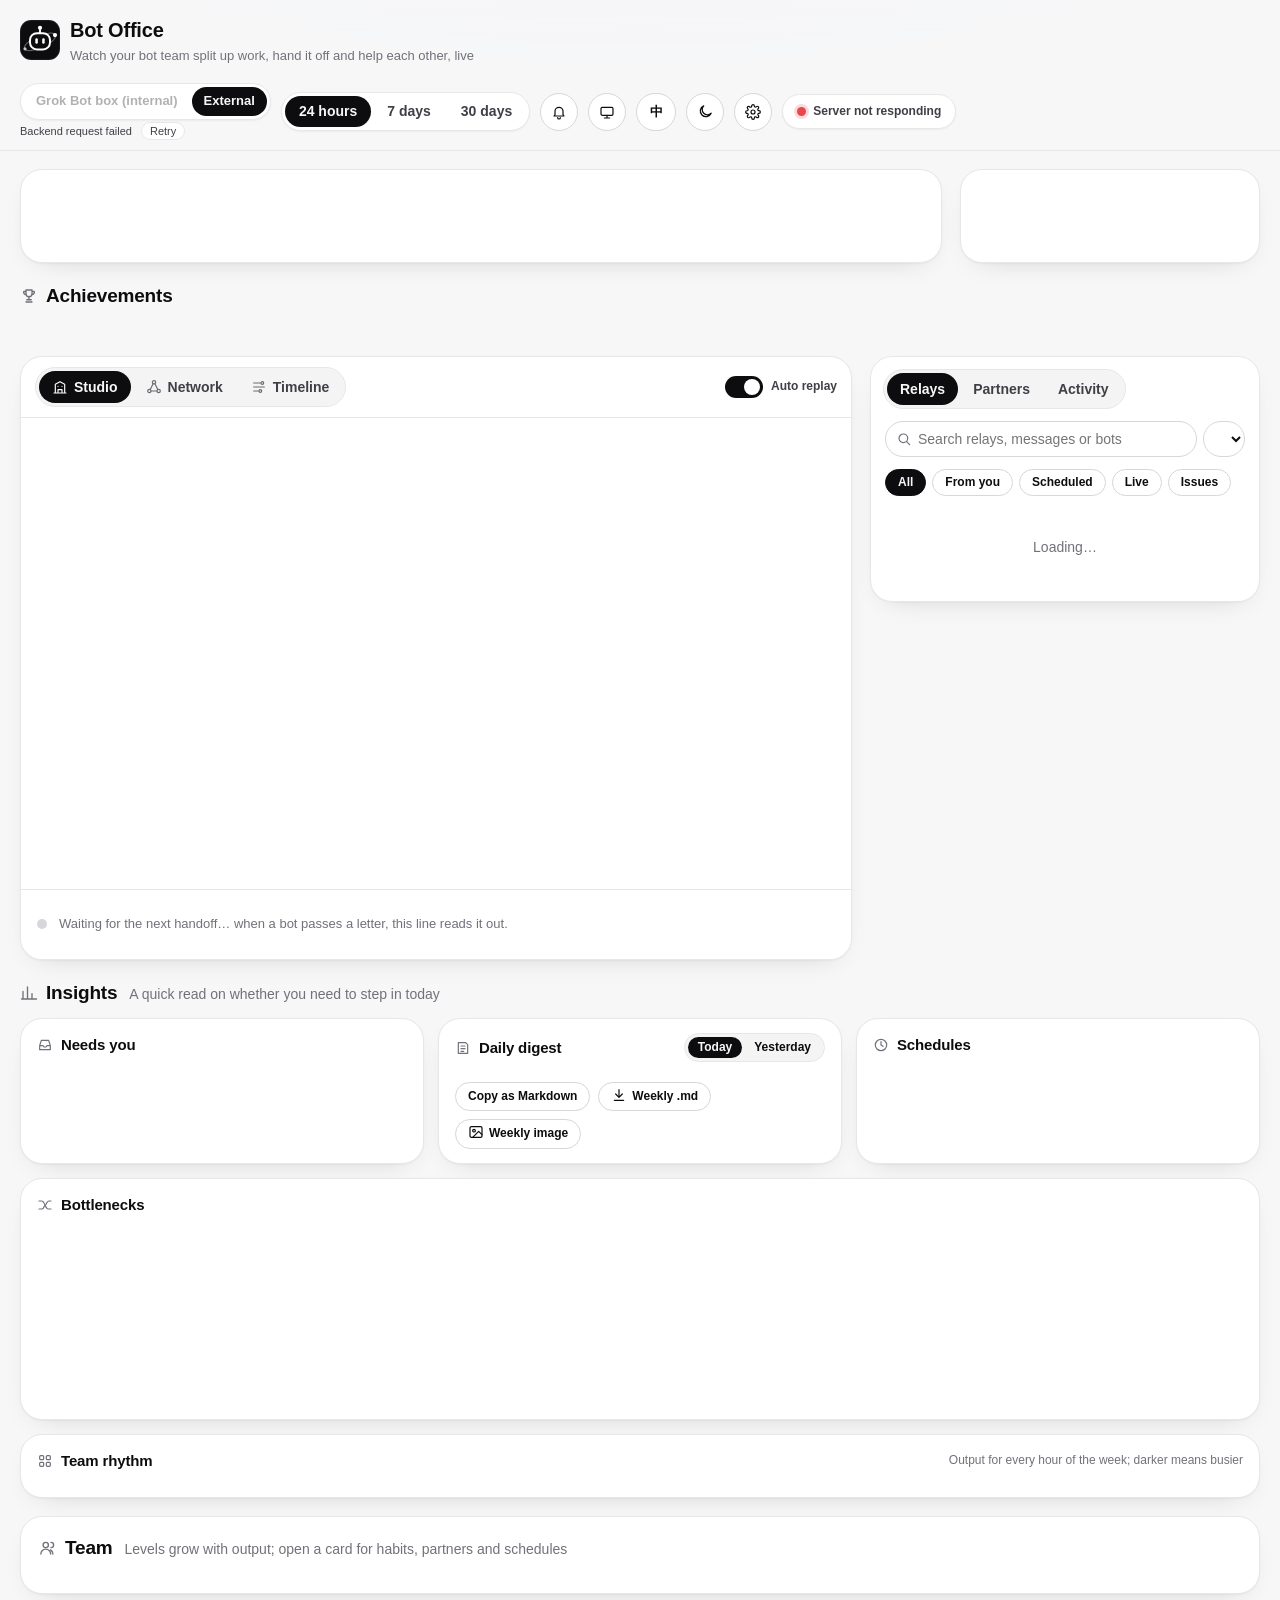
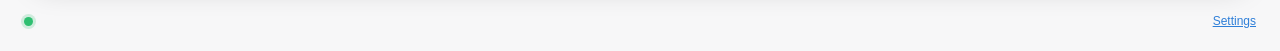
==== frontend/index.html @ 2020d058 "Merge feat/internal-read-mode: Grok Bot box reading, integrated with v0.4 - One reading-mode setting" ====
<!DOCTYPE html>
<html lang="zh-CN">
<head>
  <meta charset="utf-8">
  <meta name="viewport" content="width=device-width, initial-scale=1">
  <title>Bot Office</title>
  <link rel="icon" href="favicon.svg" type="image/svg+xml">
  <link rel="stylesheet" href="css/app.css">
</head>
<body>
  <header class="top">
    <div class="brand">
      <span class="brand-logo" id="brand-logo"></span>
      <div><h1 data-i18n="app.title">Bot协作室</h1><p data-i18n="app.tagline"></p></div>
    </div>
    <div class="top-tools">
      <div class="mode-wrap" id="mode-switch">
        <div class="segmented" role="group" data-i18n-aria="aria.mode">
          <button type="button" id="mode-internal" data-mode="internal" aria-pressed="false" disabled data-i18n="mode.internal"></button>
          <button type="button" id="mode-external" data-mode="external" aria-pressed="true" data-i18n="mode.external"></button>
        </div>
        <p class="mode-note" id="mode-note" hidden></p>
      </div>
      <div class="segmented" role="group" data-i18n-aria="aria.window">
        <button type="button" data-hours="24" aria-pressed="true" data-i18n="window.24"></button>
        <button type="button" data-hours="168" aria-pressed="false" data-i18n="window.168"></button>
        <button type="button" data-hours="720" aria-pressed="false" data-i18n="window.720"></button>
      </div>
      <div class="bell-wrap">
        <button type="button" class="icon-btn" id="bell" data-i18n-aria="alerts.title" data-i18n-title="alerts.title" aria-expanded="false" aria-controls="bell-panel"><i data-icon="bell"></i><span class="bell-dot" id="bell-dot" hidden></span></button>
        <div class="bell-panel card" id="bell-panel" hidden></div>
      </div>
      <a class="icon-btn" id="tv-link" href="?tv=1" data-i18n-aria="tv.open" data-i18n-title="tv.open"><i data-icon="tv"></i></a>
      <button type="button" class="icon-btn lang-btn" id="lang" data-i18n="lang.switch" data-i18n-aria="aria.lang"></button>
      <button type="button" class="icon-btn" id="theme" data-i18n-aria="aria.theme"></button>
      <a class="icon-btn" href="settings.html" data-i18n-aria="aria.settings" data-i18n-title="aria.settings"><i data-icon="gear"></i></a>
      <span class="pill" id="connection" role="status"></span>
    </div>
  </header>

  <main class="page">
    <p class="banner" id="banner" role="status" hidden></p>

    <section class="hero">
      <div class="card hero-main">
        <div class="hero-art" id="hero-art" aria-hidden="true"></div>
        <p class="eyebrow" id="greeting"></p>
        <h2 id="hero-title"></h2>
        <p class="headline" id="headline" aria-live="polite"></p>
        <div class="tiles" id="tiles"></div>
      </div>
      <div class="card fuel" id="fuel"></div>
    </section>

    <section id="internal-panel" hidden aria-labelledby="internal-title">
      <div class="section-title">
        <h2 id="internal-title" data-i18n="internal.title"></h2>
        <span class="muted" id="internal-stamp"></span>
      </div>
      <div id="internal-body" class="internal-body"></div>
    </section>

    <section class="awards-wrap" aria-labelledby="awards-title">
      <div class="section-title"><h2 id="awards-title"><i data-icon="trophy" data-size="18"></i> <span data-i18n="awards.title"></span></h2><span class="muted" id="awards-note"></span></div>
      <ol class="awards" id="awards"></ol>
    </section>

    <div class="layout">
      <section class="card stage" data-i18n-aria="aria.stage">
        <header class="stage-bar">
          <div class="tabs" role="tablist" data-i18n-aria="aria.views">
            <button type="button" role="tab" data-view="studio" aria-selected="true"><i data-icon="studio"></i><span data-i18n="view.studio"></span></button>
            <button type="button" role="tab" data-view="stars" aria-selected="false"><i data-icon="network"></i><span data-i18n="view.stars"></span></button>
            <button type="button" role="tab" data-view="track" aria-selected="false"><i data-icon="timeline"></i><span data-i18n="view.track"></span></button>
          </div>
          <p class="stage-hint muted" id="stage-hint"></p>
          <label class="switch"><input type="checkbox" id="ambient" checked><span></span><b data-i18n="stage.ambient"></b></label>
        </header>
        <div class="replay-bar" id="replay-bar" hidden>
          <button type="button" class="ghost" id="replay-exit" data-i18n="replay.exit"></button>
          <div class="replay-title" id="replay-title"></div>
          <div class="replay-controls">
            <button type="button" id="replay-prev" data-i18n-aria="replay.prev">‹</button>
            <button type="button" id="replay-play" data-i18n-aria="replay.play">▶</button>
            <button type="button" id="replay-next" data-i18n-aria="replay.next">›</button>
            <button type="button" id="replay-speed" data-i18n-aria="replay.speed">1×</button>
            <button type="button" id="replay-link" data-i18n-aria="replay.link" data-i18n-title="replay.link"><i data-icon="link"></i></button>
            <button type="button" id="replay-gif" data-i18n-aria="replay.gif" data-i18n-title="replay.gif"><i data-icon="film"></i></button>
          </div>
        </div>
        <div class="stage-body" id="stage-body">
          <div class="toasts" id="toasts" aria-live="polite"></div>
          <svg id="studio" class="view" viewBox="0 0 1200 680" role="img" data-i18n-aria="view.studio"></svg>
          <svg id="stars" class="view" viewBox="0 0 1200 680" role="img" data-i18n-aria="view.stars" hidden></svg>
          <div id="track" class="view track" hidden></div>
        </div>
        <div class="narration idle" id="narration"></div>
        <div class="scrubber" id="scrubber" hidden></div>
      </section>

      <aside class="card side">
        <div id="side-list">
          <div class="tabs side-tabs" role="tablist" data-i18n-aria="aria.side">
            <button type="button" role="tab" data-side="flows" aria-selected="true"><span data-i18n="side.flows"></span> <span class="count" id="flow-count"></span></button>
            <button type="button" role="tab" data-side="pairs" aria-selected="false" data-i18n="side.pairs"></button>
            <button type="button" role="tab" data-side="feed" aria-selected="false" data-i18n="side.feed"></button>
          </div>
          <div id="flows-pane">
            <div class="flow-search">
              <label class="search-box"><i data-icon="search"></i><input type="search" id="flow-q" data-i18n-placeholder="search.placeholder" data-i18n-aria="search.placeholder" autocomplete="off" spellcheck="false"></label>
              <select id="flow-bot" data-i18n-aria="search.bot"></select>
            </div>
            <div class="chips" role="group" data-i18n-aria="aria.filter">
              <button type="button" data-filter="all" aria-pressed="true" data-i18n="filter.all"></button>
              <button type="button" data-filter="user" aria-pressed="false" data-i18n="filter.user"></button>
              <button type="button" data-filter="automation" aria-pressed="false" data-i18n="filter.automation"></button>
              <button type="button" data-filter="active" aria-pressed="false" data-i18n="filter.active"></button>
              <button type="button" data-filter="trouble" aria-pressed="false" data-i18n="filter.trouble"></button>
            </div>
            <p class="search-note muted" id="search-note" hidden></p>
            <ol class="flow-list" id="flow-list"><li class="empty" data-i18n="loading"></li></ol>
          </div>
          <div id="pairs-pane" hidden><p class="pane-note muted" data-i18n="pairs.note"></p><ol class="pairs-list" id="pairs-list"></ol></div>
          <ol class="feed" id="feed" hidden></ol>
        </div>
        <div id="side-detail" hidden>
          <header class="detail-head"><button type="button" class="ghost" id="detail-back" data-i18n="detail.back"></button><span class="muted" id="detail-meta"></span></header>
          <div id="flow-detail"></div>
        </div>
      </aside>
    </div>

    <section class="insights" aria-labelledby="insights-title">
      <div class="section-title"><h2 id="insights-title"><i data-icon="insights" data-size="18"></i> <span data-i18n="insights.title"></span></h2><span class="muted" data-i18n="insights.note"></span></div>
      <div class="insight-grid">
        <article class="card insight">
          <header><h3><i data-icon="inbox"></i><span data-i18n="attn.title"></span> <span class="count" id="attention-count"></span></h3></header>
          <div id="attention"></div>
        </article>
        <article class="card insight">
          <header><h3><i data-icon="digest"></i><span data-i18n="digest.title"></span></h3>
            <div class="mini-seg" role="group" data-i18n-aria="digest.title"><button type="button" data-digest="0" aria-pressed="true" data-i18n="time.today"></button><button type="button" data-digest="1" aria-pressed="false" data-i18n="time.yesterday"></button></div></header>
          <div id="digest"></div>
          <div class="btn-row">
            <button type="button" class="small-btn" id="digest-copy" data-i18n="digest.copy"></button>
            <button type="button" class="small-btn" id="week-md"><i data-icon="download"></i> <span data-i18n="week.md"></span></button>
            <button type="button" class="small-btn" id="week-png"><i data-icon="image"></i> <span data-i18n="week.png"></span></button>
          </div>
        </article>
        <article class="card insight">
          <header><h3><i data-icon="clock"></i><span data-i18n="autos.title"></span> <span class="count" id="autos-count"></span></h3></header>
          <div id="automations"></div>
        </article>
        <article class="card insight wide" id="bottleneck-card">
          <header><h3><i data-icon="flow"></i><span data-i18n="neck.title"></span></h3><span class="muted" id="neck-note"></span></header>
          <div class="neck-kpis" id="neck-kpis"></div>
          <div class="neck-body">
            <div class="sankey-wrap"><svg id="sankey" role="img" data-i18n-aria="neck.sankey"></svg></div>
            <div class="neck-links" id="neck-links"></div>
          </div>
        </article>
        <article class="card insight wide">
          <header><h3><i data-icon="grid"></i><span data-i18n="rhythm.title"></span></h3><span class="muted" data-i18n="rhythm.note"></span></header>
          <div id="rhythm"></div>
        </article>
      </div>
    </section>

    <section class="card roster-wrap" aria-labelledby="roster-title">
      <div class="section-title"><h2 id="roster-title"><i data-icon="team" data-size="18"></i> <span data-i18n="roster.title"></span></h2><span class="muted" data-i18n="roster.note"></span></div>
      <div class="roster" id="roster"></div>
    </section>
    <footer class="foot muted"><span class="live-dot"></span><span id="freshness"></span><span class="spacer"></span><a href="settings.html" data-i18n="foot.settings"></a></footer>
  </main>

  <div class="tv-bar" id="tv-bar" hidden>
    <span class="brand-logo" id="tv-logo"></span>
    <b id="tv-title"></b>
    <span class="tv-view" id="tv-view"></span>
    <span class="spacer"></span>
    <span class="tv-kpis" id="tv-kpis"></span>
    <time class="tv-clock" id="tv-clock"></time>
    <button type="button" class="icon-btn" id="tv-full" data-i18n-aria="tv.fullscreen" data-i18n-title="tv.fullscreen"><i data-icon="expand"></i></button>
    <a class="icon-btn" id="tv-exit" href="./" data-i18n-aria="tv.exit" data-i18n-title="tv.exit">✕</a>
  </div>
  <div class="tv-ticker" id="tv-ticker" hidden><div class="tv-track" id="tv-track"></div></div>
  <dialog class="export-dialog" id="export-dialog" aria-labelledby="export-title">
    <h3 id="export-title"></h3>
    <div class="export-preview" id="export-preview"></div>
    <p class="muted" id="export-status" role="status"></p>
    <div class="btn-row"><a class="primary-btn" id="export-save" download hidden></a><button type="button" class="small-btn" id="export-close" data-i18n="export.close"></button></div>
  </dialog>
  <dialog class="drawer" id="profile" aria-labelledby="profile-name">
    <button type="button" class="icon-btn close" id="profile-close" data-i18n-aria="aria.close">✕</button>
    <div id="profile-body"></div>
  </dialog>
  <div class="tooltip" id="tooltip" role="tooltip" hidden></div>

  <script src="js/i18n.js"></script>
  <script src="js/avatars.js"></script>
  <script src="js/common.js"></script>
  <script src="js/stage.js"></script>
  <script src="js/panels.js"></script>
  <script src="js/internal.js"></script>
  <script src="js/export.js"></script>
  <script src="js/tv.js"></script>
  <script src="js/main.js"></script>
</body>
</html>
---- frontend/css/app.css ----
/* Monochrome base in the spirit of Grok: near-black / white, hairline borders, one ink colour for
   actions. Colour is reserved for what carries meaning — rooms, bots, status and charts. */
:root{
  --bg:#f7f7f8;--bg-2:#f7f7f8;--card:#ffffff;--card-2:#f4f4f5;--ink:#0d0d0f;--ink-2:#3f3f46;--muted:#71717a;--line:#e7e7ea;--line-2:#d6d6db;
  --accent:#2f7fd8;--accent-2:#1f63b8;--accent-soft:#eef4fd;--gold:#e8a91e;--gold-soft:#fdf6e3;--focus:#0d0d0f;
  --c0:#2f7fd8;--c1:#e0662e;--c2:#1e9a68;--c3:#8a5bd6;--c4:#c9466b;--hall:#71717a;--ext:#a1a1aa;
  --c0-soft:#e3eefc;--c1-soft:#fdeadf;--c2-soft:#dff3ea;--c3-soft:#eee7fb;--c4-soft:#fae3ea;--hall-soft:#f4f4f5;
  --floor:#f1f1f3;--floor-line:#e6e6ea;--room-floor:#fcfcfd;--desk-front:#f1ece4;
  --raise:0 1px 2px rgba(13,13,15,.04),0 10px 30px -18px rgba(13,13,15,.22);--raise-sm:0 1px 2px rgba(13,13,15,.05);
  --round:"SF Pro Display",-apple-system,BlinkMacSystemFont,"Inter","PingFang SC","Helvetica Neue",sans-serif;
  --sans:-apple-system,BlinkMacSystemFont,"Inter","PingFang SC","Helvetica Neue",sans-serif;
  --mono:"SF Mono",ui-monospace,Menlo,monospace;
  color-scheme:light;
}
@media (prefers-color-scheme:dark){:root:not([data-theme="light"]){
  --bg:#0a0a0b;--bg-2:#0a0a0b;--card:#141415;--card-2:#1c1c1e;--ink:#f4f4f5;--ink-2:#c9c9ce;--muted:#8b8b93;--line:#262629;--line-2:#34343a;
  --accent:#4a90e2;--accent-2:#2f6fbe;--accent-soft:#16233a;--gold:#f2b632;--gold-soft:#2b2412;--focus:#f4f4f5;
  --c0:#4a90e2;--c1:#dc6e33;--c2:#22a673;--c3:#9a72e6;--c4:#d2557a;--hall:#8b8b93;--ext:#5d5d66;
  --c0-soft:#182638;--c1-soft:#2e1d14;--c2-soft:#13281f;--c3-soft:#221b33;--c4-soft:#2e1821;--hall-soft:#1a1a1c;
  --floor:#111112;--floor-line:#19191b;--room-floor:#161618;--desk-front:#2a2a2e;
  --raise:0 1px 0 rgba(255,255,255,.03) inset,0 12px 32px -20px rgba(0,0,0,.9);--raise-sm:none;color-scheme:dark}}
:root[data-theme="dark"]{
  --bg:#0a0a0b;--bg-2:#0a0a0b;--card:#141415;--card-2:#1c1c1e;--ink:#f4f4f5;--ink-2:#c9c9ce;--muted:#8b8b93;--line:#262629;--line-2:#34343a;
  --accent:#4a90e2;--accent-2:#2f6fbe;--accent-soft:#16233a;--gold:#f2b632;--gold-soft:#2b2412;--focus:#f4f4f5;
  --c0:#4a90e2;--c1:#dc6e33;--c2:#22a673;--c3:#9a72e6;--c4:#d2557a;--hall:#8b8b93;--ext:#5d5d66;
  --c0-soft:#182638;--c1-soft:#2e1d14;--c2-soft:#13281f;--c3-soft:#221b33;--c4-soft:#2e1821;--hall-soft:#1a1a1c;
  --floor:#111112;--floor-line:#19191b;--room-floor:#161618;--desk-front:#2a2a2e;
  --raise:0 1px 0 rgba(255,255,255,.03) inset,0 12px 32px -20px rgba(0,0,0,.9);--raise-sm:none;color-scheme:dark}

*{box-sizing:border-box}
html{background:var(--bg)}
body{margin:0;color:var(--ink);font:14px/1.6 var(--sans);-webkit-font-smoothing:antialiased;
  background:radial-gradient(1200px 500px at 50% -260px,color-mix(in srgb,var(--accent) 9%,transparent),transparent 70%) no-repeat,var(--bg)}
h1,h2,h3{font-family:var(--round);font-weight:650;margin:0;letter-spacing:-.01em}
button{font:inherit;color:inherit;cursor:pointer;background:var(--card);border:1px solid var(--line-2);border-radius:999px;padding:5px 14px;font-weight:550;transition:background .15s,border-color .15s,opacity .15s}
button:hover{background:var(--card-2);border-color:var(--line-2)}
button:active{opacity:.8}
button.ghost{border-color:transparent;background:none;color:var(--muted);box-shadow:none}
button.ghost:hover{color:var(--ink);background:var(--card-2)}
:focus-visible{outline:3px solid var(--focus);outline-offset:2px}
[hidden]{display:none!important}
.muted{color:var(--muted)}
.card{background:var(--card);border:1px solid var(--line);border-radius:22px;box-shadow:var(--raise)}
.num{font-family:var(--round);font-weight:650;font-variant-numeric:tabular-nums}

.top{display:flex;align-items:center;gap:16px;flex-wrap:wrap;padding:16px max(20px,calc((100vw - 1480px)/2)) 6px}
.brand{display:flex;align-items:center;gap:10px;margin-right:auto}
.brand-mascot{display:block;width:40px;height:40px}
.brand-mascot svg{display:block}
.mascot .mascot-heart{transform-box:fill-box;transform-origin:center;animation:pulse 2s ease-in-out infinite}
.brand h1{font-size:20px;letter-spacing:-.01em}
.brand p{margin:0;color:var(--muted);font-size:13px}
.top-tools{display:flex;align-items:center;gap:10px;flex-wrap:wrap}
.segmented{display:flex;gap:2px;padding:3px;border:1px solid var(--line);border-radius:999px;background:var(--card);box-shadow:var(--raise-sm)}
.segmented button{border:0;background:none;padding:4px 14px;color:var(--ink-2);box-shadow:none;border-radius:999px}
.segmented button[aria-pressed="true"]{background:var(--ink);color:var(--bg);box-shadow:none}
.icon-btn{width:38px;height:38px;padding:0;display:grid;place-items:center;font-size:16px;border-radius:999px}
.pill{display:inline-flex;align-items:center;gap:7px;font-size:12px;font-weight:550;color:var(--ink-2);padding:7px 14px;border:1px solid var(--line);border-radius:999px;background:var(--card);box-shadow:var(--raise-sm)}
.pill:before,.live-dot{content:"";width:9px;height:9px;border-radius:50%;background:#2fbf71;box-shadow:0 0 0 3px #2fbf7133;animation:pulse 2.4s ease-in-out infinite}
.pill[data-status="offline"]:before{background:#f2b632;box-shadow:0 0 0 3px #f2b63233}
.pill[data-status="error"]:before{background:#e5484d;box-shadow:0 0 0 3px #e5484d33}

.page{max-width:1480px;margin:auto;padding:10px 20px 20px;display:grid;grid-template-columns:minmax(0,1fr);gap:18px}
.page>*{min-width:0}
.banner{margin:0;padding:10px 16px;border-radius:999px;background:var(--card);border:1px solid var(--line-2);font-size:13px;color:var(--ink-2)}

.hero{display:grid;grid-template-columns:minmax(0,1fr) 300px;gap:18px}
.hero-main{padding:20px 24px 20px;position:relative;overflow:hidden}
.hero-art{position:absolute;right:16px;top:6px;width:270px;height:140px;pointer-events:none}
.hero-art svg{width:100%;height:100%;overflow:visible}
.hero-heart{display:none}
.eyebrow{margin:0;color:var(--muted);font-size:12px;font-weight:550;letter-spacing:.06em;text-transform:uppercase}
.hero-main h2{font-size:30px;line-height:1.2;letter-spacing:-.02em;margin-top:2px;max-width:calc(100% - 280px)}
.hero-main h2 em{font-style:normal;color:var(--accent)}
.headline{margin:8px 0 16px;color:var(--ink-2);min-height:28px;display:flex;align-items:center;gap:8px;transition:opacity .4s;max-width:calc(100% - 280px)}
.headline .avatar{flex:none}
.headline.fade{opacity:0}
.tiles{display:grid;grid-template-columns:repeat(4,minmax(0,1fr));gap:10px;position:relative}
.tile{padding:30px 14px 12px;border-radius:16px;min-width:0;background:var(--card-2);border:1px solid var(--line);position:relative;overflow:hidden}
.tile:before{content:"";position:absolute;left:14px;top:14px;width:8px;height:8px;border-radius:50%;background:var(--tile,var(--accent))}
.tile:nth-child(1){--tile:var(--c0)}.tile:nth-child(2){--tile:var(--c1)}.tile:nth-child(3){--tile:var(--c2)}.tile:nth-child(4){--tile:var(--c3)}
.tile b{display:block;font:600 28px/1.1 var(--round);letter-spacing:-.02em;font-variant-numeric:tabular-nums}
.tile span{font-size:12px;color:var(--ink-2)}
.fuel{padding:16px 18px;display:grid;grid-template-columns:72px 1fr;gap:4px 14px;align-items:center;align-content:center}
.fuel h3{font-size:15px;grid-column:1/-1}
.fuel .jar{grid-row:span 3}
.fuel .jar svg{display:block;width:72px;height:auto}
.fuel .big{font:650 34px/1 var(--round)}
.fuel .big small{font-size:14px;color:var(--muted)}
.fuel p{margin:0;font-size:12px;color:var(--ink-2)}
.energy{grid-column:1/-1;height:14px;border-radius:8px;background:var(--card-2);border:1px solid var(--line-2);overflow:hidden;margin-top:6px}
.energy i{display:block;height:100%;background:var(--ink);border-radius:6px}
.energy.low i{background:repeating-linear-gradient(90deg,#f2b632 0 18px,#d99d1f 18px 20px)}
.energy.empty i{background:repeating-linear-gradient(90deg,#e5484d 0 18px,#c93b40 18px 20px)}
.jar .bubble{animation:rise 3s ease-in infinite}
.jar .bubble:nth-of-type(2){animation-delay:-1s}.jar .bubble:nth-of-type(3){animation-delay:-2s}

.section-title{display:flex;align-items:baseline;gap:12px;margin-bottom:10px;flex-wrap:wrap}
.section-title h2{font-size:19px}
.awards{list-style:none;margin:0;padding:4px 4px 12px;display:flex;gap:12px;overflow-x:auto;scroll-snap-type:x mandatory}
.award{flex:0 0 236px;width:236px;scroll-snap-align:start;display:flex;gap:10px;align-items:center;padding:10px 14px 10px 8px;background:var(--card);border:1px solid var(--line);border-radius:16px;text-align:left;position:relative}
.award:hover{border-color:var(--line-2);background:var(--card-2)}
.award .medal{position:absolute;right:12px;top:10px;width:20px;height:20px;border-radius:50%;background:var(--gold-soft);color:var(--gold);display:grid;place-items:center;font-size:11px}
.award>span{min-width:0;display:block}
.award b{display:block;font:650 15px var(--round)}
.award .who{font-size:12px;color:var(--ink-2);display:block;white-space:nowrap;overflow:hidden;text-overflow:ellipsis}
.award .why{font-size:11px;color:var(--muted);display:block}

.layout{display:grid;grid-template-columns:minmax(0,1fr) 390px;gap:18px;align-items:start}
.stage{overflow:hidden;min-width:0}
.stage-bar{display:flex;align-items:center;gap:14px;padding:10px 14px;border-bottom:1px solid var(--line);flex-wrap:wrap}
.tabs{display:flex;gap:2px;padding:3px;background:var(--card-2);border:1px solid var(--line);border-radius:999px}
.tabs button{border:0;background:none;padding:5px 13px;color:var(--ink-2);box-shadow:none;border-radius:999px;display:inline-flex;align-items:center;gap:6px}
.tabs button[aria-selected="true"]{background:var(--ink);color:var(--bg);box-shadow:none}
.stage-hint{margin:0;flex:1;min-width:180px;font-size:12px}
.switch{display:flex;align-items:center;gap:8px;font-size:12px;font-weight:600;color:var(--ink-2);cursor:pointer;user-select:none}
.switch input{position:absolute;opacity:0}
.switch span{width:38px;height:22px;border-radius:999px;background:var(--line-2);position:relative;transition:background .2s}
.switch span:after{content:"";position:absolute;left:3px;top:3px;width:16px;height:16px;border-radius:50%;background:var(--card);box-shadow:0 1px 2px #0003;transition:transform .2s}
.switch input:checked+span{background:var(--ink)}
.switch input:checked+span:after{transform:translateX(16px)}
.switch input:focus-visible+span{outline:3px solid var(--focus);outline-offset:2px}
.replay-bar{display:flex;align-items:center;gap:12px;padding:8px 14px;background:var(--card-2);border-bottom:1px solid var(--line)}
.replay-title{flex:1;min-width:0;white-space:nowrap;overflow:hidden;text-overflow:ellipsis;font-weight:700}
.replay-title small{color:var(--muted);font-weight:500;margin-left:8px}
.replay-controls{display:flex;gap:6px}
.replay-controls button{min-width:38px;height:34px;padding:0 10px}
.stage-body{position:relative}
.view{display:block;width:100%;height:auto}
.track{max-height:680px;overflow:auto}
.toasts{position:absolute;right:12px;top:12px;display:grid;gap:8px;z-index:5;pointer-events:none;width:min(320px,60%)}
.toast{display:flex;gap:10px;align-items:center;padding:8px 12px 8px 8px;background:var(--card);border:1px solid var(--line-2);border-left:6px solid var(--c,var(--accent));border-radius:14px;box-shadow:var(--raise);font-size:12px;animation:toast-in .35s cubic-bezier(.2,1.3,.4,1)}
.toast b{display:block;font-size:13px}
.toast span{color:var(--muted);display:-webkit-box;-webkit-line-clamp:1;-webkit-box-orient:vertical;overflow:hidden}
.toast.out{animation:toast-out .3s ease-in forwards}
.narration{min-height:70px;padding:12px 16px;border-top:1px solid var(--line);background:var(--card);display:flex;gap:12px;align-items:flex-start}
.narration.idle{color:var(--muted);align-items:center;font-size:13px}
.narration.idle:before{content:"";width:10px;height:10px;border-radius:50%;background:var(--line-2);flex:none}
.narration .who{font-weight:700;font-size:13px}
.narration .who .muted{font-weight:500}
.narration p{margin:4px 0 0;font-size:13px;color:var(--ink-2);background:var(--card);border:1px solid var(--line);border-radius:4px 12px 12px 12px;padding:6px 12px;display:-webkit-box;-webkit-line-clamp:3;-webkit-box-orient:vertical;overflow:hidden}
.narration .caret{display:inline-block;width:3px;height:14px;border-radius:2px;background:var(--accent);vertical-align:-2px;margin-left:2px;animation:blink-caret 1s steps(1) infinite}
.scrubber{display:flex;gap:4px;align-items:center;padding:10px 14px;border-top:1px solid var(--line)}
.scrubber button{flex:1;height:10px;min-width:6px;padding:0;border:0;border-radius:4px;background:var(--line);box-shadow:none}
.scrubber button:active{transform:none}
.scrubber button.done{background:var(--muted)}
.scrubber button.current{background:var(--ink);height:14px}
.scrubber span{margin-left:8px;font-size:12px;color:var(--muted);white-space:nowrap}

/* studio scene */
.room-label{font:650 15px var(--round);fill:#fff}
.room-count{font-size:11px;fill:#1f2a3d;font-weight:700}
.plate{font-size:9.5px;fill:#1f2a3d;font-weight:650}
.board-title{font-size:10px;font-weight:650;fill:#fff}
.board-text{font-size:11px;font-weight:700;fill:#1f2a3d}
.screen{fill:#56627a;transition:fill .4s}
.desk.on .screen{fill:#7fe0b0}
.desk{cursor:pointer}
.label{font-size:11.5px;fill:var(--ink);font-weight:700;paint-order:stroke;stroke:var(--card);stroke-width:4.5px;stroke-linejoin:round}
.label.small{font-size:11px}
.tw-star{animation:pulse 1.8s ease-in-out infinite}
.tw-star.d2{animation-delay:-.6s}.tw-star.d3{animation-delay:-1.2s}
.actor{transition:transform 1.25s cubic-bezier(.45,.05,.35,1),opacity .4s,filter .4s;cursor:pointer}
.actor .name{opacity:0;transition:opacity .3s}
.actor.away .name,.actor.hall .name{opacity:1}
.actor.faded{opacity:.25;filter:grayscale(.9)}
.actor:focus{outline:none}
.actor:focus-visible .ground{stroke:var(--focus);stroke-width:3}
.link-hover{fill:none;stroke-linecap:round;stroke-dasharray:1 8;stroke-width:4;opacity:.9}
.link-live{fill:none;stroke-linecap:round;stroke-dasharray:6 8;stroke-width:3;animation:dash 1s linear infinite}
.trail{fill:none;stroke-linecap:round;stroke-width:3;opacity:.75;stroke-dasharray:1 7}
.trail[pathLength]{stroke-dasharray:1 1}
.trail.old{opacity:.3}

/* creatures */
.creature .ground{fill:#1f2a3d1f}
.creature .bob{transform-box:fill-box;transform-origin:50% 100%;animation:breathe 3.2s ease-in-out infinite;animation-delay:var(--breathe)}
.creature .eyes{transform-box:fill-box;transform-origin:center;animation:blink 4.8s infinite;animation-delay:var(--blink)}
.creature .sb,.creature .hearts,.creature .speech,.creature .envelope-held,.creature .sweat{display:none}
.creature.talking .speech{display:block}
.creature .speech{animation:speech-in .25s cubic-bezier(.2,1.4,.4,1)}
.creature .speech-text{font:700 12px var(--sans);fill:#1f2a3d}
.creature .gear{transform-box:fill-box;transform-origin:center;animation:spin 3s linear infinite}
.creature .sb-researching circle[class^="d"]{animation:dot 1.2s ease-in-out infinite}
.creature .sb-researching .d2{animation-delay:.2s}.creature .sb-researching .d3{animation-delay:.4s}
.creature .hearts path{transform-box:fill-box;transform-origin:center;animation:float-up 1.6s ease-out infinite}
.creature .hearts .h2{animation-delay:-.8s}
.creature .steam{animation:steam 2.4s ease-in-out infinite}
.creature .blinker{transform-box:fill-box;transform-origin:center;animation:pulse 1.6s ease-in-out infinite}
.creature .glow{animation:glow 2.6s ease-in-out infinite}
.creature .hand-min{transform-origin:0 -30px;animation:spin 8s linear infinite}
.creature .hand-hour{transform-origin:0 -30px;animation:spin 48s linear infinite}
.creature .arm{transform-box:fill-box;transform-origin:50% 20%}
.creature .status{animation:badge-bob 2s ease-in-out infinite}
.st-executing .sb-executing,.st-writing .sb-writing,.st-researching .sb-researching,.st-syncing .sb-syncing,.st-error .sb-error,.st-idle.sleepy .sb-sleepy{display:block}
.st-writing .bob,.st-executing .bob{animation:hop .9s ease-in-out infinite}
.st-researching .bob{animation:breathe 1.6s ease-in-out infinite}
.st-writing .arm-r,.st-executing .arm-r,.st-executing .arm-l{animation:type .35s ease-in-out infinite alternate}
.st-writing .scribble{transform-box:fill-box;transform-origin:20% 100%;animation:scribble .4s ease-in-out infinite alternate}
.st-syncing .envelope-held{display:block}
.st-syncing .arm-l{animation:wave .6s ease-in-out infinite alternate}
.st-error .sweat{display:block}
.st-error .bob{animation:shake .35s linear infinite}
.st-idle.sleepy .eyes{transform:scaleY(.3);animation:none}
.catch .bob{animation:jump .7s cubic-bezier(.3,1.6,.5,1) 1!important}
.catch .hearts{display:block}
.toss .arm-r{animation:toss .5s ease-out 1!important}
.creature .swing{transform-box:fill-box;transform-origin:20% 80%}
.st-researching .swing{animation:sweep 1.4s ease-in-out infinite alternate}
.letter .wing-l,.letter .wing-r{transform-box:fill-box;animation:flap .25s ease-in-out infinite alternate}
.letter .wing-l{transform-origin:100% 80%}
.letter .wing-r{transform-origin:0 80%;animation-name:flap-r}

/* stars */
.edge{fill:none;stroke:var(--line-2);stroke-linecap:round;transition:opacity .3s}
.edge.dim,.node.dim{opacity:.15}
.node{cursor:pointer;transition:opacity .3s}
.node .halo{opacity:.2}
.node:hover .halo{opacity:.38}
.particle{pointer-events:none}
.stars-bg path{fill:var(--line-2)}
.cluster-label{font:650 15px var(--round);opacity:.9}

/* track */
.track svg{display:block}
.lane-bg{fill:var(--card-2)}
.lane-name{font-size:12px;fill:var(--ink-2);font-weight:600}
.axis{font-size:11px;fill:var(--muted);font-weight:600}
.gridline{stroke:var(--line);stroke-width:1.5;stroke-dasharray:2 5}
.now-line{stroke:var(--accent);stroke-width:2;stroke-dasharray:4 4}
.thread{cursor:pointer;transition:opacity .25s}
.thread path{fill:none;stroke-width:2.6;stroke-linecap:round}
.thread circle{stroke:var(--card);stroke-width:2}
.thread.dim{opacity:.12}
.thread.hot path{stroke-width:4}
.seq-step{cursor:pointer}
.seq-step .arrow{fill:none;stroke-width:3;stroke-linecap:round}
.seq-step.future{opacity:.28}
.seq-step.current .arrow{stroke-width:5}
.seq-time{font-size:11px;fill:var(--muted);font-weight:600}
.lifeline{stroke:var(--line-2);stroke-dasharray:2 6;stroke-width:1.5}

/* side panel */
.side{position:sticky;top:12px;max-height:calc(100vh - 24px);display:flex;flex-direction:column;overflow:hidden}
.side>div{display:flex;flex-direction:column;min-height:0}
.side-tabs{margin:12px 12px 0;align-self:flex-start}
.count{font-size:11px;color:var(--bg);background:var(--ink);border-radius:999px;padding:0 7px;margin-left:2px}
.count:empty{display:none}
#flows-pane,#pairs-pane{display:flex;flex-direction:column;min-height:0}
.chips{display:flex;gap:6px;flex-wrap:wrap;padding:12px 14px 8px}
.chips button{font-size:12px;padding:3px 12px;border-radius:999px}
.chips button[aria-pressed="true"]{background:var(--ink);color:var(--bg);border-color:var(--ink);box-shadow:none}
.flow-list,.feed,.pairs-list{list-style:none;margin:0;padding:4px 12px 14px;overflow:auto;min-height:0}
.empty{padding:28px 12px;text-align:center;color:var(--muted)}
.empty button{margin-top:10px}
.flow-card{display:block;width:100%;text-align:left;padding:10px 12px;margin-bottom:8px;border:1px solid var(--line);border-radius:14px;background:var(--card);font-weight:500;box-shadow:var(--raise-sm)}
.flow-card:hover{border-color:var(--line-2);background:var(--card-2)}
.flow-card.ambient{border-color:var(--ink)}
.meta{display:flex;gap:6px;align-items:center;flex-wrap:wrap;font-size:11px;color:var(--muted)}
.chip{font-size:11px;font-weight:700;padding:1px 8px;border-radius:7px;background:var(--card-2);color:var(--ink-2);border:1px solid var(--line)}
.chip.live{background:#2fbf71;color:#fff;border-color:#27a862}
.chip.auto{background:var(--gold-soft);color:var(--ink)}
.chip.you{background:var(--accent-soft);color:var(--ink)}
.ask{margin:6px 0 8px;color:var(--ink);display:-webkit-box;-webkit-line-clamp:2;-webkit-box-orient:vertical;overflow:hidden;font-size:13px}
.chain{display:flex;align-items:center;flex-wrap:wrap}
.chain .avatar{margin-right:-7px}
.chain .more{font-size:11px;color:var(--muted);margin-left:12px;font-weight:700}
.feed li{display:flex;gap:10px;padding:10px 8px;border-bottom:1px solid var(--line);cursor:pointer;border-radius:10px}
.feed li:hover{background:var(--card-2)}
.feed .icon{flex:none;width:30px;height:30px;border-radius:9px;display:grid;place-items:center;background:var(--card-2);border:1px solid var(--line);font-size:14px}
.feed .what{font-size:13px}
.feed .text{font-size:12px;color:var(--muted);display:-webkit-box;-webkit-line-clamp:2;-webkit-box-orient:vertical;overflow:hidden}
.feed time{font-size:11px;color:var(--muted)}
.pair{padding:10px 12px;margin-bottom:8px;border:1px solid var(--line);border-radius:14px;background:var(--card);box-shadow:var(--raise-sm)}
.pair-head{display:flex;align-items:center;gap:8px}
.pair-head .duo{display:flex}
.pair-head .duo .avatar+.avatar{margin-left:-10px}
.pair-head .names{flex:1;min-width:0;font-weight:700;font-size:13px;white-space:nowrap;overflow:hidden;text-overflow:ellipsis}
.pair-head .num{font-size:20px}
.pair-bars{display:grid;grid-template-columns:auto 1fr auto;gap:2px 8px;align-items:center;font-size:11px;color:var(--muted);margin:6px 0}
.pair-bars .bar{height:8px;border-radius:4px;background:var(--card-2);overflow:hidden}
.pair-bars .bar i{display:block;height:100%;border-radius:4px}
.pair-quote{font-size:12px;color:var(--ink-2);background:var(--card-2);border-radius:4px 10px 10px 10px;padding:6px 10px;display:-webkit-box;-webkit-line-clamp:2;-webkit-box-orient:vertical;overflow:hidden}
.pair-foot{display:flex;align-items:center;justify-content:space-between;gap:8px;margin-top:8px;font-size:11px;color:var(--muted)}
.pair-foot button{font-size:12px;padding:3px 10px}
.detail-head{display:flex;align-items:center;justify-content:space-between;gap:8px;padding:10px 12px 8px;border-bottom:1px solid var(--line)}
#flow-detail{overflow:auto;padding:12px 14px 18px;min-height:0}
.ask-card{padding:10px 14px;border-radius:4px 14px 14px 14px;background:var(--accent-soft);margin-bottom:12px;font-size:13px}
.ask-card small{display:block;color:var(--muted);font-weight:700}
.cast{display:flex;flex-wrap:wrap;gap:6px;margin-bottom:12px}
.cast button{display:flex;align-items:center;gap:4px;padding:2px 10px 2px 2px;font-size:12px;box-shadow:none}
.relay{list-style:none;margin:0;padding:0}
.relay li{position:relative;margin:0 0 4px;padding:8px 10px 8px 16px;border-radius:12px;cursor:pointer;border:1px solid transparent;transition:background .2s,opacity .2s}
.relay li:hover{background:var(--card-2)}
.relay li:before{content:"";position:absolute;left:5px;top:12px;bottom:12px;width:4px;border-radius:4px;background:var(--c)}
.relay li.current{background:var(--card-2);border-color:var(--line-2)}
.relay li.future{opacity:.5}
.relay .row{display:flex;align-items:center;gap:6px;font-size:12px;white-space:nowrap;overflow:hidden}
.relay .t{color:var(--muted);font-variant-numeric:tabular-nums;width:46px;flex:none;font-weight:600}
.relay .who{overflow:hidden;text-overflow:ellipsis}
.relay .who b{font-weight:650}
.relay .text{margin:4px 0 0 52px;font-size:12.5px;color:var(--ink-2);display:-webkit-box;-webkit-line-clamp:2;-webkit-box-orient:vertical;overflow:hidden;word-break:break-word}
.relay li.current .text{-webkit-line-clamp:unset}
.relay .note{margin-left:52px;font-size:11px;color:var(--muted)}

/* roster */
.roster-wrap{padding:16px 18px 20px}
.roster{display:grid;grid-template-columns:repeat(auto-fill,minmax(236px,1fr));gap:12px}
.member{display:grid;grid-template-columns:64px minmax(0,1fr);gap:10px;align-items:center;text-align:left;padding:10px 12px 10px 6px;border-radius:16px;border:1px solid var(--line);background:var(--card);font-weight:500;position:relative;overflow:hidden}
.member:before{content:"";position:absolute;left:0;top:14px;bottom:14px;width:3px;border-radius:0 3px 3px 0;background:var(--sec,var(--line-2))}
.member:hover{border-color:var(--line-2);background:var(--card-2)}
.member h3{font-size:15px;white-space:nowrap;overflow:hidden;text-overflow:ellipsis}
.member .sub{display:flex;align-items:center;gap:6px;font-size:11px;color:var(--muted);flex-wrap:wrap}
.lv{display:inline-flex;align-items:center;font:600 10.5px var(--mono);padding:0 6px;border-radius:999px;background:var(--ink);color:var(--bg);letter-spacing:.02em}
.xp{height:6px;border-radius:4px;background:var(--card-2);border:1px solid var(--line);overflow:hidden;margin-top:6px}
.xp i{display:block;height:100%;background:var(--ink);border-radius:4px}
.dot{display:inline-block;width:9px;height:9px;border-radius:50%;flex:none}
.state{display:inline-flex;align-items:center;gap:4px;font-size:11px;font-weight:700;padding:0 7px;border-radius:7px;background:var(--card-2);color:var(--ink-2);border:1px solid var(--line)}
.state.busy{background:color-mix(in srgb,#2fbf71 16%,transparent);color:#1f9d5a;border-color:color-mix(in srgb,#2fbf71 40%,transparent)}
.mini-bars{display:flex;align-items:flex-end;gap:2px;height:20px;margin-top:6px}
.mini-bars i{flex:1;background:var(--sec,var(--accent));border-radius:3px 3px 1px 1px;min-height:3px;opacity:.85}
.mini-bars i.zero{background:var(--line);opacity:1}
.member .nums{font-size:11px;color:var(--muted);margin-top:4px}

/* drawer */
.drawer{margin:0 0 0 auto;height:100vh;max-height:100vh;width:min(480px,100vw);border:0;border-left:1px solid var(--line);padding:0;background:var(--card);color:var(--ink);box-shadow:-16px 0 40px -10px #0004}
.drawer::backdrop{background:#0f172a66;backdrop-filter:blur(2px)}
.drawer[open]{animation:slide .3s cubic-bezier(.2,.9,.3,1)}
.drawer .close{position:absolute;right:16px;top:16px;z-index:2}
#profile-body{padding:0 0 40px;overflow:auto;height:100%}
.p-hero{padding:26px 24px 16px;background:linear-gradient(180deg,var(--sec-soft,var(--card-2)),var(--card));display:flex;gap:14px;align-items:center}
.p-hero .pedestal{position:relative;flex:none}
.p-hero .pedestal:before{content:"";position:absolute;left:12px;right:12px;bottom:2px;height:18px;border-radius:50%;background:#0000001a}
.p-hero .pedestal svg{position:relative}
.p-hero h2{font-size:26px;line-height:1.2}
.p-hero .sub{display:flex;gap:6px;flex-wrap:wrap;align-items:center;font-size:12px;color:var(--ink-2);margin-top:4px}
.p-inner{padding:0 24px}
.p-title{font-size:12px;font-weight:600;padding:1px 9px;border-radius:999px;background:var(--ink);color:var(--bg)}
.p-xp{display:grid;grid-template-columns:auto 1fr auto;gap:8px;align-items:center;font-size:11px;color:var(--muted);margin-top:8px}
.p-xp .xp{margin:0;height:9px}
.p-desc{margin:14px 0 4px;font-size:13px;color:var(--ink-2);white-space:pre-wrap;display:-webkit-box;-webkit-line-clamp:4;-webkit-box-orient:vertical;overflow:hidden}
.p-desc.open{-webkit-line-clamp:unset}
.p-section{margin-top:20px}
.p-section h3{font-size:15px;margin-bottom:8px}
.p-tiles{display:grid;grid-template-columns:repeat(3,1fr);gap:8px;margin-top:14px}
.p-tiles div{padding:8px 12px;background:var(--card-2);border:1px solid var(--line);border-radius:12px}
.p-tiles b{display:block;font:650 21px/1.2 var(--round);font-variant-numeric:tabular-nums}
.p-tiles span{font-size:11px;color:var(--muted)}
.chart{width:100%;height:auto;display:block;overflow:visible}
.chart .bar-mark{transition:opacity .15s}
.chart .bar-hit:hover .bar-mark{opacity:.7}
.chart .axis-label{font-size:10px;fill:var(--muted);font-weight:600}
.chart .base{stroke:var(--line-2);stroke-width:1.5}
.chart .peak{font-size:11px;fill:var(--ink-2);font-weight:700}
.partners{list-style:none;margin:0;padding:0;display:grid;gap:6px}
.partners li{display:grid;grid-template-columns:32px 110px 1fr 32px;align-items:center;gap:8px;font-size:12px}
.partners .name{white-space:nowrap;overflow:hidden;text-overflow:ellipsis}
.partners .track-bar{height:9px;border-radius:5px;background:var(--card-2);overflow:hidden}
.partners .track-bar i{display:block;height:100%;border-radius:5px;background:var(--sec,var(--accent))}
.partners b{text-align:right;font-variant-numeric:tabular-nums;font-weight:650}
.autos{list-style:none;margin:0;padding:0;display:grid;gap:6px}
.autos li{display:flex;align-items:center;gap:8px;padding:7px 12px;border-radius:10px;background:var(--card-2);border:1px solid var(--line);font-size:13px}
.autos li.gone{opacity:.55;text-decoration:line-through}
.autos time{margin-left:auto;font-size:11px;color:var(--muted)}
.badges{display:flex;gap:6px;flex-wrap:wrap}
.badges span{padding:3px 10px;border-radius:8px;background:var(--gold-soft);border:1px solid var(--gold);font-size:12px;font-weight:700}
.p-flows{list-style:none;margin:0;padding:0;display:grid;gap:6px}
.p-flows button{width:100%;text-align:left;border-radius:10px;padding:7px 12px;font-size:12px;font-weight:500;box-shadow:none}

.tooltip{position:fixed;z-index:50;max-width:280px;padding:10px 12px;background:var(--ink);color:var(--bg);border-radius:14px;font-size:12px;pointer-events:none;box-shadow:0 8px 24px #0004}
.tooltip b{font-size:13px}
.tooltip .soft{opacity:.75}
.foot{display:flex;align-items:center;gap:8px;font-size:12px;padding:0 4px}

@keyframes spin{to{transform:rotate(360deg)}}
@keyframes pulse{50%{opacity:.5}}
@keyframes breathe{50%{transform:scale(1.025,.975)}}
@keyframes hop{0%,100%{transform:translateY(0)}50%{transform:translateY(-4px)}}
@keyframes jump{0%{transform:translateY(0)}35%{transform:translateY(-16px) scale(.95,1.06)}70%{transform:translateY(0) scale(1.06,.94)}100%{transform:none}}
@keyframes shake{25%{transform:translateX(-1.6px)}75%{transform:translateX(1.6px)}}
@keyframes blink{0%,94%,100%{transform:scaleY(1)}96%{transform:scaleY(.08)}}
@keyframes dot{0%,100%{opacity:.4}50%{opacity:1}}
@keyframes badge-bob{50%{transform:translate(22px,-69px)}}
@keyframes float-up{0%{opacity:0;transform:translateY(6px) scale(.6)}25%{opacity:1}100%{opacity:0;transform:translateY(-16px) scale(1.1)}}
@keyframes speech-in{from{opacity:0;transform:translate(0,-78px) scale(.7)}to{opacity:1}}
@keyframes steam{0%{opacity:0;transform:translateY(2px)}50%{opacity:1}100%{opacity:0;transform:translateY(-4px)}}
@keyframes glow{50%{opacity:.55}}
@keyframes type{to{transform:translateY(-3px) rotate(-8deg)}}
@keyframes scribble{to{transform:rotate(-10deg) translateX(-2px)}}
@keyframes wave{to{transform:rotate(-25deg)}}
@keyframes toss{40%{transform:translateY(-10px) rotate(-40deg)}}
@keyframes sweep{to{transform:rotate(14deg) translateX(-4px)}}
@keyframes flap{to{transform:rotate(-28deg)}}
@keyframes flap-r{to{transform:rotate(28deg)}}
@keyframes dash{to{stroke-dashoffset:-28}}
@keyframes rise{0%{transform:translateY(0);opacity:0}20%{opacity:.9}100%{transform:translateY(-30px);opacity:0}}
@keyframes slide{from{transform:translateX(40px);opacity:0}}
@keyframes toast-in{from{transform:translateX(30px);opacity:0}}
@keyframes toast-out{to{transform:translateX(30px);opacity:0}}
@keyframes blink-caret{50%{opacity:0}}

@media (max-width:1180px){
  .layout{grid-template-columns:1fr}
  .side{position:static;max-height:none}
  .flow-list,.feed,.pairs-list{max-height:520px}
  #flow-detail{max-height:640px}
}
@media (max-width:900px){
  .hero-art{display:none}
  .hero-main h2,.headline{max-width:none}
}
@media (max-width:760px){
  .page{padding:8px 12px 16px}
  .top{padding:14px 12px 4px}
  .hero{grid-template-columns:1fr}
  .tiles{grid-template-columns:repeat(2,minmax(0,1fr))}
  .hero-main h2{font-size:22px}
  .stage-hint{display:none}
  .partners li{grid-template-columns:28px 90px 1fr 28px}
}
@media (prefers-reduced-motion:reduce){
  *,*:before,*:after{animation:none!important;transition:none!important}
}

/* ---------------------------------------------------------------- additions: language, insights, settings */
a{color:var(--accent)}
.icon-btn{text-decoration:none;color:inherit}
a.icon-btn{display:grid;place-items:center;background:var(--card);border:1px solid var(--line-2);border-radius:999px}
a.icon-btn:hover{border-color:var(--accent)}
.lang-btn{font:650 13px var(--round);width:auto;min-width:40px;padding:0 10px}
.pill[data-status="demo"]:before{background:#9a72e6;box-shadow:0 0 0 3px #9a72e633}
.banner a{font-weight:700;margin-left:6px}
.foot .spacer{flex:1}
.pane-note{margin:10px 16px 4px;font-size:12px}
[data-motion="off"] *,[data-motion="off"] *:before,[data-motion="off"] *:after{animation:none!important;transition:none!important}
.creature .specs{pointer-events:none}

.insights .section-title{margin-bottom:10px}
.insight-grid{display:grid;grid-template-columns:repeat(3,minmax(0,1fr));gap:14px}
.insight{padding:14px 16px;min-width:0;display:flex;flex-direction:column;gap:10px}
.insight.wide{grid-column:1 / -1}
.insight header{display:flex;align-items:center;justify-content:space-between;gap:8px;flex-wrap:wrap}
.insight h3{font-size:15px;display:flex;align-items:center;gap:6px}
.insight header .muted{font-size:12px}
.attn{list-style:none;margin:0;padding:0;display:grid;gap:6px}
.attn button{width:100%;display:flex;align-items:center;gap:8px;text-align:left;font-size:12.5px;font-weight:500;padding:6px 10px;box-shadow:none}
.attn .icon{font-size:15px}
.all-good{margin:6px 0;color:var(--ink-2);font-size:13px}
.mini-seg{display:flex;gap:2px;padding:3px;border:1px solid var(--line);border-radius:999px;background:var(--card-2)}
.mini-seg button{border:0;box-shadow:none;background:none;padding:1px 10px;font-size:12px;border-radius:999px}
.mini-seg button[aria-pressed="true"]{background:var(--ink);color:var(--bg)}
.digest-grid{display:grid;grid-template-columns:repeat(2,minmax(0,1fr));gap:8px}
.digest-grid div{padding:8px 10px;background:var(--card-2);border:1px solid var(--line);border-radius:12px}
.digest-grid b{display:block;font:650 22px/1.2 var(--round)}
.digest-grid span{font-size:11px;color:var(--muted)}
.digest-grid .up{color:#2fa36b;font-weight:700}
.digest-grid .down{color:#e0662e;font-weight:700}
.digest-list{list-style:none;margin:0;padding:0;display:grid;gap:6px;font-size:12.5px}
.digest-list li{display:flex;align-items:center;gap:8px}
.digest-list .duo{display:flex}.digest-list .duo .avatar+.avatar{margin-left:-8px}
.digest-list .icon{width:26px;text-align:center}
.small-btn{align-self:flex-start;font-size:12px;padding:4px 12px;margin-top:auto}
.heatmap{max-width:720px}
.heatmap .heat{cursor:default;transition:opacity .15s}
.heatmap .heat:hover{opacity:.7}
.legend-row{display:flex;align-items:center;gap:8px;font-size:11px;color:var(--muted);flex-wrap:wrap}
.legend-row .ramp{width:90px;height:8px;border-radius:4px;background:linear-gradient(90deg,color-mix(in srgb,var(--accent) 15%,var(--card-2)),var(--accent))}
.legend-row .peak{margin-left:auto;color:var(--ink-2);font-weight:700}
.autos.board{max-height:260px;overflow:auto}
.autos.board li{padding:0;background:none;border:0}
.autos.board button{width:100%;display:grid;grid-template-columns:28px minmax(0,1fr) auto;grid-template-rows:auto auto;column-gap:8px;align-items:center;text-align:left;padding:6px 10px;box-shadow:none;font-weight:500}
.autos.board .avatar{grid-row:span 2}
.autos.board .auto-name{font-size:13px;font-weight:700;white-space:nowrap;overflow:hidden;text-overflow:ellipsis}
.autos.board .muted{font-size:11px;grid-column:2}
.autos.board time{grid-column:3;grid-row:1 / span 2;font-size:11px;color:var(--muted)}
.gone-list summary{cursor:pointer;font-size:12px;color:var(--muted);margin-top:4px}
.btn-link{display:inline-flex;align-items:center;gap:4px;margin-top:8px;font-size:12px;font-weight:700;text-decoration:none;padding:4px 10px;border:1px solid var(--line-2);border-radius:10px;background:var(--card);box-shadow:var(--raise-sm);color:var(--ink)}
.btn-link:hover{opacity:.88}

/* settings page */
.settings-page .brand{text-decoration:none;color:inherit}
.primary-btn{display:inline-flex;align-items:center;padding:8px 16px;border-radius:999px;background:var(--ink);color:var(--bg);font-weight:600;text-decoration:none}
.primary-btn:hover{opacity:.88}
.saved{font-size:12px;font-weight:700;color:#2fa36b;min-width:60px;text-align:right}
.saved[data-ok="false"]{color:#e5484d}
.settings-layout{max-width:1180px;margin:auto;padding:10px 20px 40px;display:grid;grid-template-columns:200px minmax(0,1fr);gap:18px;align-items:start}
.settings-nav{position:sticky;top:12px;display:grid;padding:10px;gap:2px}
.settings-nav a{padding:8px 12px;border-radius:10px;text-decoration:none;color:var(--ink-2);font-weight:600}
.settings-nav a:hover{background:var(--card-2);color:var(--ink)}
.settings-body{display:grid;gap:16px;min-width:0}
.set-section{padding:18px 22px;scroll-margin-top:16px}
.set-section h2{font-size:18px;margin-bottom:12px}
.field{display:grid;gap:6px;margin-bottom:14px;max-width:560px}
.field.row{display:block}
.field label{font-weight:700;font-size:13px}
.field .switch{font-size:13px}
.hint{margin:4px 0 0;font-size:12px;color:var(--muted)}
select,input[type="text"]{font:inherit;color:var(--ink);background:var(--card);border:1px solid var(--line-2);border-radius:10px;padding:7px 10px;min-height:38px}
select:focus,input[type="text"]:focus{outline:none;border-color:var(--accent)}
.status-line{font-size:13px;color:var(--ink-2);background:var(--card-2);border:1px solid var(--line);border-radius:10px;padding:8px 12px;word-break:break-all}
code{font-size:12px;background:var(--card-2);padding:1px 6px;border-radius:6px}
.room-list{list-style:none;margin:8px 0 0;padding:0;display:grid;gap:8px;max-width:640px}
.room-list li{display:flex;align-items:center;gap:8px}
.room-list input{flex:1;min-width:0}
.room-list button{padding:4px 10px}
.room-dot{width:12px;height:12px;border-radius:4px;flex:none}
.switch.small b{font-size:12px}
.bot-picker{display:flex;flex-wrap:wrap;gap:8px;margin:10px 0 16px}
.pick{display:flex;flex-direction:column;align-items:center;gap:2px;width:96px;padding:8px 4px;font-size:12px;font-weight:600;border-radius:14px}
.pick span{max-width:88px;white-space:nowrap;overflow:hidden;text-overflow:ellipsis}
.pick small{font-size:10px;color:var(--muted)}
.pick.active{border-color:var(--ink);background:var(--card-2)}
.studio-editor{display:grid;grid-template-columns:260px minmax(0,1fr);gap:18px;border-top:1px dashed var(--line);padding-top:16px}
.editor-preview{display:grid;gap:10px;align-content:start}
.preview-stage{display:grid;place-items:center;border-radius:18px;background:radial-gradient(circle at 50% 70%,var(--accent-soft),var(--card-2) 70%);border:1px solid var(--line);padding:6px}
.preview-states{display:flex;flex-wrap:wrap;gap:4px}
.preview-states button{font-size:11px;padding:2px 8px;box-shadow:none}
.preview-states button[aria-pressed="true"]{background:var(--ink);color:var(--bg);border-color:var(--ink)}
.editor-actions{display:flex;gap:8px;flex-wrap:wrap}
.part-tabs{flex-wrap:wrap;margin-bottom:12px}
.part-grid{display:grid;grid-template-columns:repeat(auto-fill,minmax(88px,1fr));gap:8px}
.part{display:flex;flex-direction:column;align-items:center;gap:2px;padding:6px 4px;font-size:11.5px;font-weight:600;border-radius:14px;box-shadow:none}
.part.on{border-color:var(--ink);background:var(--card-2)}

@media (max-width:1180px){
  .insight-grid{grid-template-columns:repeat(2,minmax(0,1fr))}
}
@media (max-width:760px){
  .insight-grid{grid-template-columns:1fr}
  .insight.wide{grid-column:auto}
  .settings-layout{grid-template-columns:1fr}
  .settings-nav{position:static;display:flex;flex-wrap:wrap}
  .studio-editor{grid-template-columns:1fr}
}

/* ---------------------------------------------------------------- brand, icons, quota ring */
.brand-logo{display:block;width:40px;height:40px;flex:none}
.brand-logo svg{display:block}
.logo-orbit{transform-box:view-box;transform-origin:32px 35px;animation:spin 24s linear infinite}
.logo-eye{transform-box:fill-box;transform-origin:center;animation:blink 6s infinite}
.logo-beacon{animation:pulse 2.6s ease-in-out infinite}
.ico{display:inline-block;vertical-align:-3px;flex:none}
h2 .ico,h3 .ico{color:var(--muted)}
.section-title h2,.insight h3{display:flex;align-items:center;gap:8px}
.tabs button .ico{opacity:.75}
.tabs button[aria-selected="true"] .ico{opacity:1}
.fuel h3{display:flex;align-items:center;gap:6px}
.fuel .ring{stroke:var(--ink);transition:stroke-dasharray .8s}
.fuel .ring.low{stroke:var(--gold)}
.fuel .ring.empty{stroke:#e5484d}
.fuel .ring-text{font:600 14px var(--round);fill:var(--ink)}
.fuel .big{font-weight:600;letter-spacing:-.02em}
.top{padding-top:14px;padding-bottom:10px;border-bottom:1px solid var(--line);background:color-mix(in srgb,var(--bg) 82%,transparent);backdrop-filter:saturate(1.4) blur(12px);position:sticky;top:0;z-index:20}
.page{padding-top:18px}
.side{top:76px;max-height:calc(100vh - 88px)}
.settings-nav{top:76px}
.toast{border-left-width:3px}
.flow-card,.pair,.member,.award{box-shadow:none}
@media (max-width:760px){.top{position:static;backdrop-filter:none}.side{top:12px}}

/* ---------------------------------------------------------------- v0.4 */
select,input[type="text"],input[type="search"],input[type="url"],input[type="password"],input[type="number"]{font:inherit;color:var(--ink);background:var(--card);border:1px solid var(--line-2);border-radius:10px;padding:7px 10px;min-height:38px}
input[type="search"]:focus,input[type="url"]:focus,input[type="password"]:focus{outline:none;border-color:var(--accent)}
.btn-row{display:flex;gap:8px;flex-wrap:wrap;align-items:center;margin-top:auto}
.btn-row .small-btn{margin-top:0;display:inline-flex;align-items:center;gap:5px}
.link-btn{border:0;background:none;padding:0 2px;color:var(--accent);font-size:12px;font-weight:600;text-decoration:underline}
.link-btn:hover{background:none}
mark{background:color-mix(in srgb,var(--gold) 38%,transparent);color:inherit;border-radius:3px;padding:0 1px}
.chip.warn,.badge.warn{background:#fdecea;color:#b4232a;border-color:#f6c6c3}
:root[data-theme="dark"] .chip.warn,:root[data-theme="dark"] .badge.warn{background:#3a1717;color:#ff9b94;border-color:#5a2424}
@media (prefers-color-scheme:dark){:root:not([data-theme="light"]) .chip.warn,:root:not([data-theme="light"]) .badge.warn{background:#3a1717;color:#ff9b94;border-color:#5a2424}}

/* search */
.flow-search{display:flex;gap:6px;padding:12px 14px 0}
.search-box{flex:1;min-width:0;display:flex;align-items:center;gap:6px;border:1px solid var(--line-2);border-radius:999px;padding:0 10px;background:var(--card);color:var(--muted)}
.search-box:focus-within{border-color:var(--accent)}
.search-box input{border:0;min-height:34px;padding:0;background:none;width:100%;outline:none}
.flow-search select{min-height:36px;border-radius:999px;max-width:42%;font-size:12px;padding:4px 10px}
.search-note{margin:0;padding:0 16px 6px;font-size:12px;display:flex;gap:6px;align-items:center;flex-wrap:wrap}
.badges{display:flex;gap:6px;flex-wrap:wrap;margin-top:4px}
.badge{font-size:11px;font-weight:600;padding:1px 8px;border-radius:999px;background:var(--card-2);border:1px solid var(--line);color:var(--ink-2)}
.badge.slow{background:var(--gold-soft);color:var(--ink)}

/* bottlenecks */
.neck-kpis{display:grid;grid-template-columns:repeat(6,minmax(0,1fr));gap:8px}
.neck-kpi{display:flex;flex-direction:column;gap:2px;padding:10px 12px;background:var(--card-2);border:1px solid var(--line);border-radius:14px;min-width:0}
.neck-kpi span{font-size:11px;color:var(--muted);font-weight:600}
.neck-kpi b{font:650 21px/1.25 var(--round);display:flex;align-items:center;min-height:28px}
.neck-kpi b .avatar+.avatar{margin-left:-6px}
.neck-kpi small{font-size:11px;color:var(--ink-2);overflow:hidden;text-overflow:ellipsis;white-space:nowrap;display:flex;align-items:center;gap:4px}
.neck-kpi small .avatar{flex:none}.neck-kpi small .avatar+.avatar{margin-left:-8px}
.neck-kpi.slow{background:var(--gold-soft)}
.neck-kpi.warn b{color:#c9363c}
.neck-body{display:grid;grid-template-columns:minmax(0,1.5fr) minmax(0,1fr);gap:16px;align-items:start}
.sankey-wrap{position:relative;padding-top:18px}
.sankey-wrap:before,.sankey-wrap:after{position:absolute;top:0;font-size:11px;font-weight:700;color:var(--muted);text-transform:uppercase;letter-spacing:.04em}
.sankey-wrap:before{content:attr(data-left);left:12%}
.sankey-wrap:after{content:attr(data-right);right:12%}
#sankey{display:block;width:100%;height:auto}
#sankey .band{opacity:.28;transition:opacity .15s}
#sankey .band:hover{opacity:.62}
#sankey text{font:600 12px var(--sans);fill:var(--ink)}
#sankey text .v{fill:var(--muted);font-weight:500}
#sankey .sankey-empty{fill:var(--muted)}
.neck-links h4{margin:0 0 6px;font-size:13px}
.neck-links ol{list-style:none;margin:0;padding:0;display:grid;gap:4px}
.neck-links button{width:100%;display:grid;grid-template-columns:auto minmax(0,1fr) 70px auto;gap:8px;align-items:center;text-align:left;border-radius:12px;border-color:transparent;background:none;padding:6px 8px}
.neck-links button:hover{background:var(--card-2);border-color:var(--line)}
.neck-links .duo{display:flex}.neck-links .duo .avatar+.avatar{margin-left:-8px}
.neck-name{font-size:12px;font-weight:600;overflow:hidden;text-overflow:ellipsis;white-space:nowrap}
.neck-name small{display:block;color:var(--muted);font-weight:500}
.neck-links .bar{height:8px;border-radius:4px;background:var(--line);overflow:hidden}
.neck-links .bar i{display:block;height:100%;border-radius:4px;background:var(--gold)}
.neck-links b{font-size:12px;font-variant-numeric:tabular-nums}

/* alerts bell */
.bell-wrap{position:relative}
.bell-dot{position:absolute;top:7px;right:8px;width:9px;height:9px;border-radius:50%;background:#e5484d;box-shadow:0 0 0 2px var(--card)}
.bell-panel{position:absolute;right:0;top:46px;z-index:30;width:min(360px,calc(100vw - 32px));padding:12px;max-height:70vh;overflow:auto}
.bell-panel header{display:flex;justify-content:space-between;align-items:center;margin-bottom:8px}
.bell-panel header a{font-size:12px;color:var(--accent);font-weight:600}
.bell-panel p{margin:4px 0;font-size:12px}
.bell-panel ul{list-style:none;margin:0;padding:0;display:grid;gap:4px}
.bell-panel li{display:grid;grid-template-columns:auto minmax(0,1fr) auto;gap:8px;align-items:start;padding:8px;border-radius:12px}
.bell-panel li.new{background:var(--accent-soft)}
.bell-panel li b{display:block;font-size:13px}
.bell-panel li span{display:block;font-size:12px;color:var(--ink-2)}
.bell-panel li time{font-size:11px;color:var(--muted)}
.bell-panel .small-btn{margin:0}
.toast.alert{border-left-color:var(--c)}
.toast.plain{border-left-color:var(--ink)}
.toast .icon{font-size:20px}

/* export dialog */
.export-dialog{border:1px solid var(--line);border-radius:22px;background:var(--card);color:var(--ink);padding:18px;width:min(720px,calc(100vw - 32px));box-shadow:var(--raise)}
.export-dialog::backdrop{background:rgba(10,10,11,.45)}
.export-dialog h3{margin-bottom:10px}
.export-preview img{display:block;max-width:100%;max-height:60vh;margin:auto;border-radius:12px;border:1px solid var(--line)}
.export-dialog .btn-row{justify-content:flex-end;margin-top:10px}

/* big screen (?tv=1) */
body.tv{overflow:hidden}
body.tv .top,body.tv .banner,body.tv .hero,body.tv .awards-wrap,body.tv .side,body.tv .roster-wrap,body.tv .foot,
body.tv .stage-bar,body.tv .replay-bar,body.tv .scrubber,body.tv .insights{display:none!important}
body.tv .page{max-width:none;padding:58px 14px 52px;height:100vh;gap:0}
body.tv .layout{grid-template-columns:1fr;height:100%}
body.tv .stage{height:100%;display:flex;flex-direction:column}
body.tv .stage-body{flex:1;min-height:0;display:grid;place-items:center}
body.tv .view{max-height:calc(100vh - 200px);width:auto;max-width:100%}
body.tv .track{width:100%;max-height:none}
body.tv .narration{min-height:80px;font-size:16px}
body.tv .toasts{width:min(420px,40%)}
body.tv.tv-neck .layout{display:none}
body.tv.tv-neck .insights{display:block!important}
body.tv.tv-neck .insights .section-title,body.tv.tv-neck .insight:not(#bottleneck-card){display:none}
body.tv.tv-neck .insight-grid{grid-template-columns:1fr}
body.tv.tv-neck #bottleneck-card{min-height:calc(100vh - 130px);justify-content:center}
body.tv.tv-neck .neck-kpi b{font-size:28px}
body.tv-still,body.tv-still *{cursor:none!important}
.tv-bar{position:fixed;inset:0 0 auto;z-index:20;display:flex;align-items:center;gap:12px;padding:10px 18px;background:color-mix(in srgb,var(--bg) 82%,transparent);backdrop-filter:blur(10px);border-bottom:1px solid var(--line)}
.tv-bar b{font:650 17px var(--round)}
.tv-view{font-size:13px;color:var(--muted);padding:2px 10px;border:1px solid var(--line);border-radius:999px}
.tv-bar .spacer,.foot .spacer{flex:1}
.tv-kpis{display:flex;gap:16px}
.tv-kpis span{font-size:12px;color:var(--muted);display:flex;align-items:baseline;gap:5px}
.tv-kpis b{font:650 20px var(--round);color:var(--ink)}
.tv-clock{font:650 20px var(--round);font-variant-numeric:tabular-nums}
.tv-ticker{position:fixed;inset:auto 0 0;z-index:20;height:42px;overflow:hidden;background:var(--card);border-top:1px solid var(--line)}
.tv-track{display:flex;gap:36px;width:max-content;height:100%;align-items:center;padding-left:100%;animation:ticker var(--ticker,40s) linear infinite}
.tick{display:inline-flex;align-items:center;gap:8px;font-size:14px;white-space:nowrap}
.tick time{color:var(--muted);font-size:12px}
@keyframes ticker{to{transform:translateX(-50%)}}

/* stream overlay (?overlay=1) */
html:has(body.overlay){background:transparent}
body.overlay{background:transparent!important;overflow:hidden}
body.overlay .top,body.overlay .banner,body.overlay .hero,body.overlay .awards-wrap,body.overlay .side,body.overlay .roster-wrap,body.overlay .foot,
body.overlay .stage-bar,body.overlay .replay-bar,body.overlay .scrubber,body.overlay .insights,body.overlay .narration{display:none!important}
body.overlay .page{max-width:none;padding:0}
body.overlay .layout{grid-template-columns:1fr}
body.overlay .stage{background:transparent;border:0;box-shadow:none}
body.overlay.tv-neck .layout{display:none}

/* settings: alerts, webhooks, big screen */
.alert-body{border:0;padding:0;margin:0;min-width:0}
.alert-body:disabled{opacity:.5}
.sub{font-weight:700;font-size:13px;margin:14px 0 8px;padding:0}
.checks{display:grid;gap:8px;margin-bottom:12px}
.checks label{display:flex;align-items:center;gap:8px;font-size:13px;flex-wrap:wrap}
.checks select{min-height:30px;padding:2px 8px;font-size:12px}
.field-grid{display:grid;grid-template-columns:repeat(2,minmax(0,280px));gap:12px}
.field .label{font-weight:700;font-size:13px}
.inline{display:flex;align-items:center;gap:8px;flex-wrap:wrap}
.hook-list{list-style:none;margin:0 0 10px;padding:0;display:grid;gap:8px;max-width:760px}
.hook-list li{display:grid;grid-template-columns:130px minmax(0,1fr) minmax(0,170px) auto auto;gap:8px;align-items:center}
.hook-list li.muted{display:block;font-size:13px}
.hook-list .icon-btn{width:34px;height:34px}
.test-results{list-style:none;margin:10px 0 0;padding:0;font-size:13px;display:grid;gap:4px}
.test-results .ok{color:#1e9a68}.test-results .bad{color:#c9363c}
pre.code{margin:6px 0 0;padding:10px 12px;border-radius:12px;background:var(--card-2);border:1px solid var(--line);font:12px/1.5 var(--mono);white-space:pre-wrap;word-break:break-all;max-width:760px}
.link-rows{display:grid;gap:8px;margin:10px 0}
.link-rows div{display:flex;align-items:center;gap:8px;flex-wrap:wrap;font-size:13px}
.link-rows span{font-weight:700;min-width:150px}
.link-rows code{font:12px var(--mono);background:var(--card-2);border:1px solid var(--line);border-radius:8px;padding:4px 8px;word-break:break-all}
.link-rows .small-btn{margin:0;text-decoration:none;color:inherit;display:inline-flex;align-items:center;gap:4px;border:1px solid var(--line-2);border-radius:999px}
.static-only{display:none}
body.static-demo .static-only{display:block}
body.static-demo .local-only{display:none!important}

@media (max-width:1180px){
  .neck-kpis{grid-template-columns:repeat(3,minmax(0,1fr))}
  .neck-body{grid-template-columns:1fr}
}
@media (max-width:760px){
  .neck-kpis{grid-template-columns:repeat(2,minmax(0,1fr))}
  .hook-list li{grid-template-columns:1fr auto auto}
  .hook-list li select,.hook-list li input{grid-column:1 / -1}
  .field-grid{grid-template-columns:1fr}
  .tv-kpis{display:none}
}

/* ---------------------------------------------------------------- data-source mode + internal box */
.mode-wrap{display:flex;flex-direction:column;align-items:flex-start;gap:2px}
.mode-wrap .segmented button{padding:4px 12px;font-size:13px;white-space:nowrap}
.segmented button:disabled{opacity:.4;cursor:not-allowed}
.segmented button:disabled:hover{background:none}
.mode-note{margin:0;max-width:42ch;font-size:11px;line-height:1.35;color:var(--ink-2)}
.mode-note .retry,.internal-body .retry{margin-left:6px;border:1px solid var(--line);background:var(--card);color:inherit;border-radius:999px;padding:1px 8px;font:inherit;font-size:11px;cursor:pointer}
.internal-body{display:grid;gap:18px}
.internal-card{padding:16px 18px 14px}
.internal-card h3{font-size:16px;margin-bottom:10px}
.internal-stats{display:flex;flex-wrap:wrap;gap:8px;margin:0 0 12px}
.internal-stat{min-width:92px;padding:8px 12px;border:1px solid var(--line);border-radius:14px;background:var(--card-2)}
.internal-stat b{display:block;font-size:20px;line-height:1.1}
.internal-stat span{color:var(--muted);font-size:12px}
.internal-summary{margin:0 0 8px}
.internal-privacy{margin:8px 0 0;font-size:12px}
.table-scroll{overflow-x:auto}
.edge-scroll{max-height:520px;overflow:auto}
.internal-table{width:100%;border-collapse:collapse;min-width:640px}
.internal-table th,.internal-table td{text-align:left;padding:8px;border-bottom:1px solid var(--line);vertical-align:top}
.internal-table th{color:var(--muted);font-size:12px;font-weight:600}
.internal-table .name{font-weight:650}
.internal-table details summary{cursor:pointer;color:var(--accent)}
.internal-table details ul{margin:8px 0 0;padding-left:18px}
.internal-table details li{margin:4px 0;word-break:break-word}
.st-badge{display:inline-block;border-radius:999px;padding:1px 8px;font-size:12px;font-weight:650;white-space:nowrap}
.st-badge.active{background:#2fbf71;color:#06210f}
.st-badge.recent{background:var(--gold);color:#2a2208}
.st-badge.idle{background:var(--card-2);color:var(--ink-2);border:1px solid var(--line)}
.st-badge.no-folder{background:var(--hall-soft);color:var(--muted);border:1px solid var(--line)}
.st-badge.unmonitored{background:var(--c3-soft);color:var(--ink)}
.internal-split{display:grid;grid-template-columns:minmax(0,1.15fr) minmax(280px,.85fr);gap:18px}
.quota-banner{display:flex;gap:10px;align-items:center;flex-wrap:wrap;padding:12px 14px;border-radius:14px;background:var(--gold-soft);border:1px solid color-mix(in srgb,var(--gold) 45%,var(--line));margin:0 0 12px}
.quota-banner strong{font-size:16px}
.quota-mark{width:22px;height:22px;border-radius:50%;display:grid;place-items:center;background:var(--gold);color:#2a2208;font-weight:800;flex:none}
.quota-en{color:var(--ink-2);font-size:13px}
.estimate-head{margin-bottom:4px}
.est-badge{display:inline-block;font-size:11px;font-weight:750;letter-spacing:.08em;text-transform:uppercase;padding:2px 8px;border-radius:999px;background:var(--ink);color:var(--bg)}
.estimate-label{margin:0 0 8px}
.bar-row{display:grid;grid-template-columns:148px minmax(0,1fr) auto;gap:10px;align-items:center;margin:6px 0}
.bar-name{font-size:13px}
.bar-track{height:10px;border-radius:999px;background:var(--card-2);border:1px solid var(--line);overflow:hidden}
.bar-fill{height:100%;background:var(--ink);border-radius:999px}
.bar-val{font-size:12px;color:var(--muted);font-variant-numeric:tabular-nums;white-space:nowrap}
@media (max-width:900px){
  .internal-split{grid-template-columns:1fr}
  .bar-row{grid-template-columns:1fr}
  .bar-val{white-space:normal}
}
/* the internal panel is part of the full dashboard, not the big screen or the overlay */
body.tv #internal-panel,body.overlay #internal-panel{display:none!important}
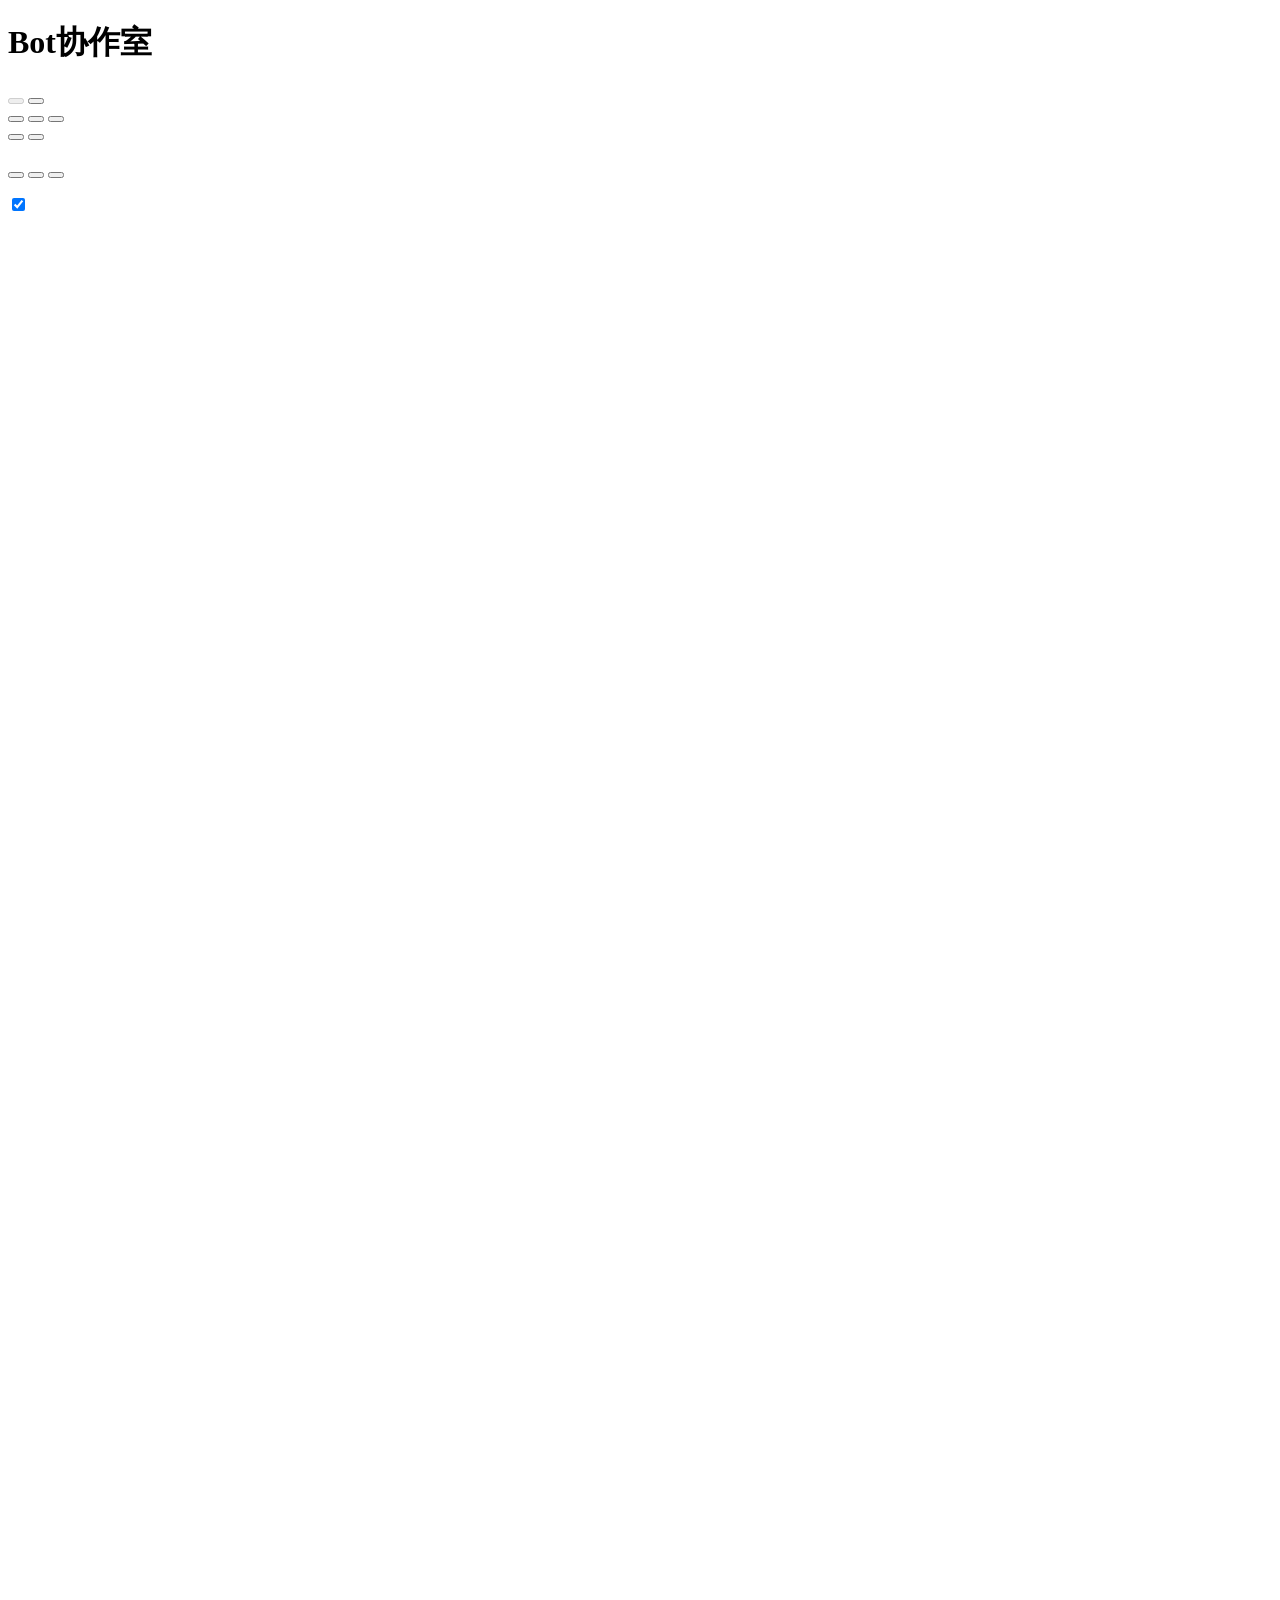
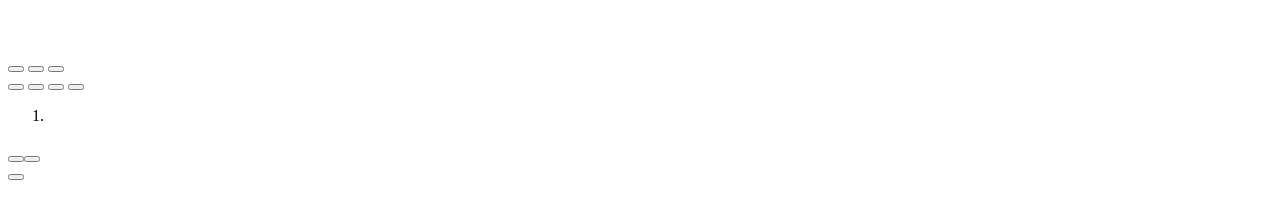
==== commit 01a7ab73: "Merge f4d6c398323d2e6e520ec47e6bf51100bc361e74 into fcf11ba4015225714f5691d1322d3192082c7257" ====
--- a/frontend/index.html
+++ b/frontend/index.html
@@ -4,8 +4,8 @@
   <meta charset="utf-8">
   <meta name="viewport" content="width=device-width, initial-scale=1">
   <title>Bot Office</title>
-  <link rel="icon" href="favicon.svg" type="image/svg+xml">
-  <link rel="stylesheet" href="css/app.css">
+  <link rel="icon" href="/favicon.svg" type="image/svg+xml">
+  <link rel="stylesheet" href="/css/app.css">
 </head>
 <body>
   <header class="top">
@@ -26,14 +26,9 @@
         <button type="button" data-hours="168" aria-pressed="false" data-i18n="window.168"></button>
         <button type="button" data-hours="720" aria-pressed="false" data-i18n="window.720"></button>
       </div>
-      <div class="bell-wrap">
-        <button type="button" class="icon-btn" id="bell" data-i18n-aria="alerts.title" data-i18n-title="alerts.title" aria-expanded="false" aria-controls="bell-panel"><i data-icon="bell"></i><span class="bell-dot" id="bell-dot" hidden></span></button>
-        <div class="bell-panel card" id="bell-panel" hidden></div>
-      </div>
-      <a class="icon-btn" id="tv-link" href="?tv=1" data-i18n-aria="tv.open" data-i18n-title="tv.open"><i data-icon="tv"></i></a>
       <button type="button" class="icon-btn lang-btn" id="lang" data-i18n="lang.switch" data-i18n-aria="aria.lang"></button>
       <button type="button" class="icon-btn" id="theme" data-i18n-aria="aria.theme"></button>
-      <a class="icon-btn" href="settings.html" data-i18n-aria="aria.settings" data-i18n-title="aria.settings"><i data-icon="gear"></i></a>
+      <a class="icon-btn" href="/settings" data-i18n-aria="aria.settings" data-i18n-title="aria.settings"><i data-icon="gear"></i></a>
       <span class="pill" id="connection" role="status"></span>
     </div>
   </header>
@@ -84,8 +79,6 @@
             <button type="button" id="replay-play" data-i18n-aria="replay.play">▶</button>
             <button type="button" id="replay-next" data-i18n-aria="replay.next">›</button>
             <button type="button" id="replay-speed" data-i18n-aria="replay.speed">1×</button>
-            <button type="button" id="replay-link" data-i18n-aria="replay.link" data-i18n-title="replay.link"><i data-icon="link"></i></button>
-            <button type="button" id="replay-gif" data-i18n-aria="replay.gif" data-i18n-title="replay.gif"><i data-icon="film"></i></button>
           </div>
         </div>
         <div class="stage-body" id="stage-body">
@@ -106,18 +99,12 @@
             <button type="button" role="tab" data-side="feed" aria-selected="false" data-i18n="side.feed"></button>
           </div>
           <div id="flows-pane">
-            <div class="flow-search">
-              <label class="search-box"><i data-icon="search"></i><input type="search" id="flow-q" data-i18n-placeholder="search.placeholder" data-i18n-aria="search.placeholder" autocomplete="off" spellcheck="false"></label>
-              <select id="flow-bot" data-i18n-aria="search.bot"></select>
-            </div>
             <div class="chips" role="group" data-i18n-aria="aria.filter">
               <button type="button" data-filter="all" aria-pressed="true" data-i18n="filter.all"></button>
               <button type="button" data-filter="user" aria-pressed="false" data-i18n="filter.user"></button>
               <button type="button" data-filter="automation" aria-pressed="false" data-i18n="filter.automation"></button>
               <button type="button" data-filter="active" aria-pressed="false" data-i18n="filter.active"></button>
-              <button type="button" data-filter="trouble" aria-pressed="false" data-i18n="filter.trouble"></button>
             </div>
-            <p class="search-note muted" id="search-note" hidden></p>
             <ol class="flow-list" id="flow-list"><li class="empty" data-i18n="loading"></li></ol>
           </div>
           <div id="pairs-pane" hidden><p class="pane-note muted" data-i18n="pairs.note"></p><ol class="pairs-list" id="pairs-list"></ol></div>
@@ -141,23 +128,11 @@
           <header><h3><i data-icon="digest"></i><span data-i18n="digest.title"></span></h3>
             <div class="mini-seg" role="group" data-i18n-aria="digest.title"><button type="button" data-digest="0" aria-pressed="true" data-i18n="time.today"></button><button type="button" data-digest="1" aria-pressed="false" data-i18n="time.yesterday"></button></div></header>
           <div id="digest"></div>
-          <div class="btn-row">
-            <button type="button" class="small-btn" id="digest-copy" data-i18n="digest.copy"></button>
-            <button type="button" class="small-btn" id="week-md"><i data-icon="download"></i> <span data-i18n="week.md"></span></button>
-            <button type="button" class="small-btn" id="week-png"><i data-icon="image"></i> <span data-i18n="week.png"></span></button>
-          </div>
+          <button type="button" class="small-btn" id="digest-copy" data-i18n="digest.copy"></button>
         </article>
         <article class="card insight">
           <header><h3><i data-icon="clock"></i><span data-i18n="autos.title"></span> <span class="count" id="autos-count"></span></h3></header>
           <div id="automations"></div>
-        </article>
-        <article class="card insight wide" id="bottleneck-card">
-          <header><h3><i data-icon="flow"></i><span data-i18n="neck.title"></span></h3><span class="muted" id="neck-note"></span></header>
-          <div class="neck-kpis" id="neck-kpis"></div>
-          <div class="neck-body">
-            <div class="sankey-wrap"><svg id="sankey" role="img" data-i18n-aria="neck.sankey"></svg></div>
-            <div class="neck-links" id="neck-links"></div>
-          </div>
         </article>
         <article class="card insight wide">
           <header><h3><i data-icon="grid"></i><span data-i18n="rhythm.title"></span></h3><span class="muted" data-i18n="rhythm.note"></span></header>
@@ -170,40 +145,21 @@
       <div class="section-title"><h2 id="roster-title"><i data-icon="team" data-size="18"></i> <span data-i18n="roster.title"></span></h2><span class="muted" data-i18n="roster.note"></span></div>
       <div class="roster" id="roster"></div>
     </section>
-    <footer class="foot muted"><span class="live-dot"></span><span id="freshness"></span><span class="spacer"></span><a href="settings.html" data-i18n="foot.settings"></a></footer>
+    <footer class="foot muted"><span class="live-dot"></span><span id="freshness"></span><span class="spacer"></span><a href="/settings" data-i18n="foot.settings"></a></footer>
   </main>
 
-  <div class="tv-bar" id="tv-bar" hidden>
-    <span class="brand-logo" id="tv-logo"></span>
-    <b id="tv-title"></b>
-    <span class="tv-view" id="tv-view"></span>
-    <span class="spacer"></span>
-    <span class="tv-kpis" id="tv-kpis"></span>
-    <time class="tv-clock" id="tv-clock"></time>
-    <button type="button" class="icon-btn" id="tv-full" data-i18n-aria="tv.fullscreen" data-i18n-title="tv.fullscreen"><i data-icon="expand"></i></button>
-    <a class="icon-btn" id="tv-exit" href="./" data-i18n-aria="tv.exit" data-i18n-title="tv.exit">✕</a>
-  </div>
-  <div class="tv-ticker" id="tv-ticker" hidden><div class="tv-track" id="tv-track"></div></div>
-  <dialog class="export-dialog" id="export-dialog" aria-labelledby="export-title">
-    <h3 id="export-title"></h3>
-    <div class="export-preview" id="export-preview"></div>
-    <p class="muted" id="export-status" role="status"></p>
-    <div class="btn-row"><a class="primary-btn" id="export-save" download hidden></a><button type="button" class="small-btn" id="export-close" data-i18n="export.close"></button></div>
-  </dialog>
   <dialog class="drawer" id="profile" aria-labelledby="profile-name">
     <button type="button" class="icon-btn close" id="profile-close" data-i18n-aria="aria.close">✕</button>
     <div id="profile-body"></div>
   </dialog>
   <div class="tooltip" id="tooltip" role="tooltip" hidden></div>
 
-  <script src="js/i18n.js"></script>
-  <script src="js/avatars.js"></script>
-  <script src="js/common.js"></script>
-  <script src="js/stage.js"></script>
-  <script src="js/panels.js"></script>
-  <script src="js/internal.js"></script>
-  <script src="js/export.js"></script>
-  <script src="js/tv.js"></script>
-  <script src="js/main.js"></script>
+  <script src="/js/i18n.js"></script>
+  <script src="/js/avatars.js"></script>
+  <script src="/js/common.js"></script>
+  <script src="/js/stage.js"></script>
+  <script src="/js/panels.js"></script>
+  <script src="/js/internal.js"></script>
+  <script src="/js/main.js"></script>
 </body>
 </html>
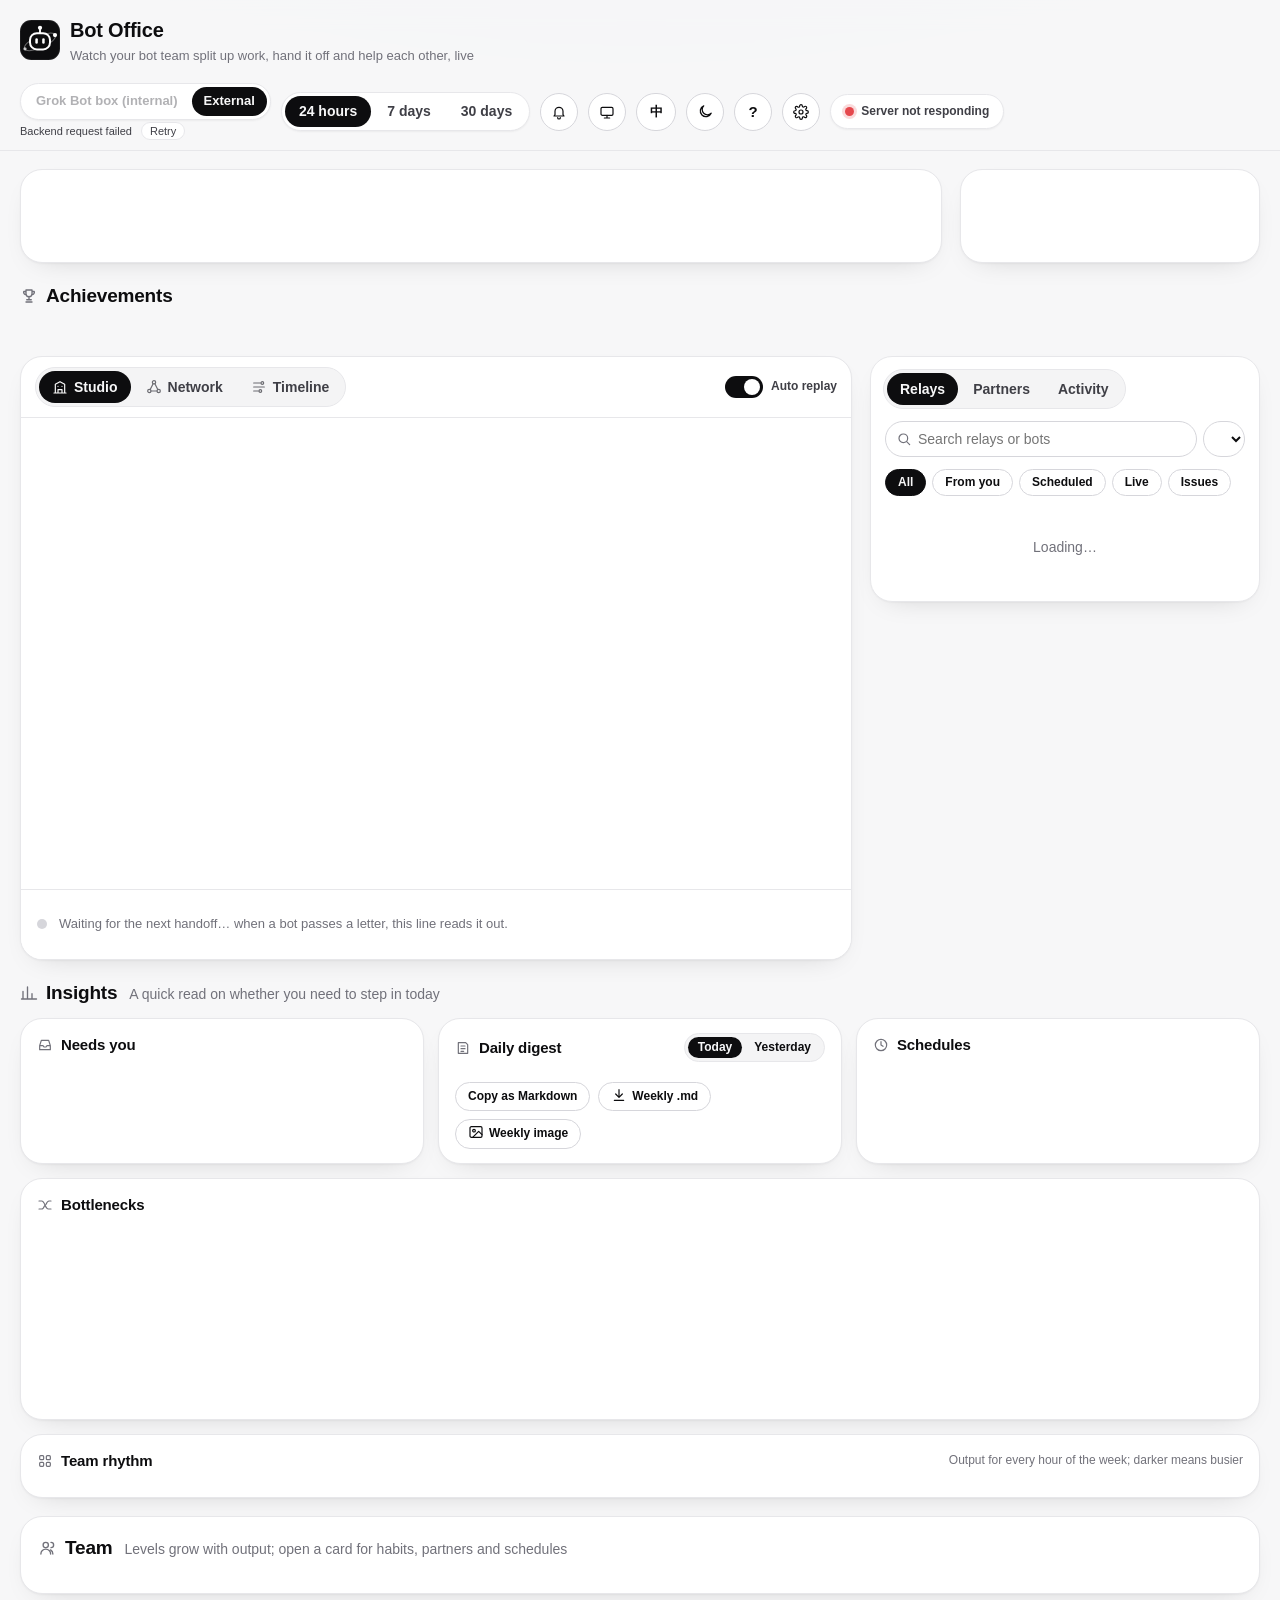
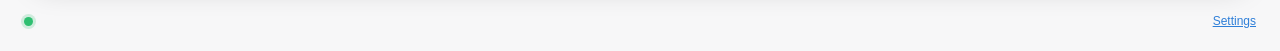
==== commit 13949fee: "Online demo with a guided tour, sample alerts and box panel; UI polish - Guided tour (frontend/js/to" ====
--- a/frontend/index.html
+++ b/frontend/index.html
@@ -4,8 +4,8 @@
   <meta charset="utf-8">
   <meta name="viewport" content="width=device-width, initial-scale=1">
   <title>Bot Office</title>
-  <link rel="icon" href="/favicon.svg" type="image/svg+xml">
-  <link rel="stylesheet" href="/css/app.css">
+  <link rel="icon" href="favicon.svg" type="image/svg+xml">
+  <link rel="stylesheet" href="css/app.css">
 </head>
 <body>
   <header class="top">
@@ -26,9 +26,15 @@
         <button type="button" data-hours="168" aria-pressed="false" data-i18n="window.168"></button>
         <button type="button" data-hours="720" aria-pressed="false" data-i18n="window.720"></button>
       </div>
+      <div class="bell-wrap">
+        <button type="button" class="icon-btn" id="bell" data-i18n-aria="alerts.title" data-i18n-title="alerts.title" aria-expanded="false" aria-controls="bell-panel"><i data-icon="bell"></i><span class="bell-dot" id="bell-dot" hidden></span></button>
+        <div class="bell-panel card" id="bell-panel" hidden></div>
+      </div>
+      <a class="icon-btn" id="tv-link" href="?tv=1" data-i18n-aria="tv.open" data-i18n-title="tv.open"><i data-icon="tv"></i></a>
       <button type="button" class="icon-btn lang-btn" id="lang" data-i18n="lang.switch" data-i18n-aria="aria.lang"></button>
       <button type="button" class="icon-btn" id="theme" data-i18n-aria="aria.theme"></button>
-      <a class="icon-btn" href="/settings" data-i18n-aria="aria.settings" data-i18n-title="aria.settings"><i data-icon="gear"></i></a>
+      <button type="button" class="icon-btn tour-btn" id="tour-btn" data-i18n-aria="tour.open" data-i18n-title="tour.open">?</button>
+      <a class="icon-btn" href="settings.html" data-i18n-aria="aria.settings" data-i18n-title="aria.settings"><i data-icon="gear"></i></a>
       <span class="pill" id="connection" role="status"></span>
     </div>
   </header>
@@ -52,6 +58,7 @@
         <h2 id="internal-title" data-i18n="internal.title"></h2>
         <span class="muted" id="internal-stamp"></span>
       </div>
+      <p class="muted internal-intro" id="internal-intro" data-i18n="internal.introDemo" hidden></p>
       <div id="internal-body" class="internal-body"></div>
     </section>
 
@@ -79,6 +86,8 @@
             <button type="button" id="replay-play" data-i18n-aria="replay.play">▶</button>
             <button type="button" id="replay-next" data-i18n-aria="replay.next">›</button>
             <button type="button" id="replay-speed" data-i18n-aria="replay.speed">1×</button>
+            <button type="button" id="replay-link" data-i18n-aria="replay.link" data-i18n-title="replay.link"><i data-icon="link"></i></button>
+            <button type="button" id="replay-gif" data-i18n-aria="replay.gif" data-i18n-title="replay.gif"><i data-icon="film"></i></button>
           </div>
         </div>
         <div class="stage-body" id="stage-body">
@@ -99,12 +108,18 @@
             <button type="button" role="tab" data-side="feed" aria-selected="false" data-i18n="side.feed"></button>
           </div>
           <div id="flows-pane">
+            <div class="flow-search">
+              <label class="search-box"><i data-icon="search"></i><input type="search" id="flow-q" data-i18n-placeholder="search.placeholder" data-i18n-aria="search.placeholder" autocomplete="off" spellcheck="false"></label>
+              <select id="flow-bot" data-i18n-aria="search.bot"></select>
+            </div>
             <div class="chips" role="group" data-i18n-aria="aria.filter">
               <button type="button" data-filter="all" aria-pressed="true" data-i18n="filter.all"></button>
               <button type="button" data-filter="user" aria-pressed="false" data-i18n="filter.user"></button>
               <button type="button" data-filter="automation" aria-pressed="false" data-i18n="filter.automation"></button>
               <button type="button" data-filter="active" aria-pressed="false" data-i18n="filter.active"></button>
+              <button type="button" data-filter="trouble" aria-pressed="false" data-i18n="filter.trouble"></button>
             </div>
+            <p class="search-note muted" id="search-note" hidden></p>
             <ol class="flow-list" id="flow-list"><li class="empty" data-i18n="loading"></li></ol>
           </div>
           <div id="pairs-pane" hidden><p class="pane-note muted" data-i18n="pairs.note"></p><ol class="pairs-list" id="pairs-list"></ol></div>
@@ -128,12 +143,24 @@
           <header><h3><i data-icon="digest"></i><span data-i18n="digest.title"></span></h3>
             <div class="mini-seg" role="group" data-i18n-aria="digest.title"><button type="button" data-digest="0" aria-pressed="true" data-i18n="time.today"></button><button type="button" data-digest="1" aria-pressed="false" data-i18n="time.yesterday"></button></div></header>
           <div id="digest"></div>
-          <button type="button" class="small-btn" id="digest-copy" data-i18n="digest.copy"></button>
+          <div class="btn-row">
+            <button type="button" class="small-btn" id="digest-copy" data-i18n="digest.copy"></button>
+            <button type="button" class="small-btn" id="week-md"><i data-icon="download"></i> <span data-i18n="week.md"></span></button>
+            <button type="button" class="small-btn" id="week-png"><i data-icon="image"></i> <span data-i18n="week.png"></span></button>
+          </div>
         </article>
         <article class="card insight">
           <header><h3><i data-icon="clock"></i><span data-i18n="autos.title"></span> <span class="count" id="autos-count"></span></h3></header>
           <div id="automations"></div>
         </article>
+        <article class="card insight wide" id="bottleneck-card">
+          <header><h3><i data-icon="flow"></i><span data-i18n="neck.title"></span></h3><span class="muted" id="neck-note"></span></header>
+          <div class="neck-kpis" id="neck-kpis"></div>
+          <div class="neck-body">
+            <div class="sankey-wrap"><svg id="sankey" role="img" data-i18n-aria="neck.sankey"></svg></div>
+            <div class="neck-links" id="neck-links"></div>
+          </div>
+        </article>
         <article class="card insight wide">
           <header><h3><i data-icon="grid"></i><span data-i18n="rhythm.title"></span></h3><span class="muted" data-i18n="rhythm.note"></span></header>
           <div id="rhythm"></div>
@@ -145,21 +172,45 @@
       <div class="section-title"><h2 id="roster-title"><i data-icon="team" data-size="18"></i> <span data-i18n="roster.title"></span></h2><span class="muted" data-i18n="roster.note"></span></div>
       <div class="roster" id="roster"></div>
     </section>
-    <footer class="foot muted"><span class="live-dot"></span><span id="freshness"></span><span class="spacer"></span><a href="/settings" data-i18n="foot.settings"></a></footer>
+    <footer class="foot muted"><span class="live-dot"></span><span id="freshness"></span><span class="spacer"></span><a href="settings.html" data-i18n="foot.settings"></a></footer>
   </main>
 
+  <div class="tv-bar" id="tv-bar" hidden>
+    <span class="brand-logo" id="tv-logo"></span>
+    <b id="tv-title"></b>
+    <span class="tv-view" id="tv-view"></span>
+    <span class="spacer"></span>
+    <span class="tv-kpis" id="tv-kpis"></span>
+    <time class="tv-clock" id="tv-clock"></time>
+    <button type="button" class="icon-btn" id="tv-full" data-i18n-aria="tv.fullscreen" data-i18n-title="tv.fullscreen"><i data-icon="expand"></i></button>
+    <a class="icon-btn" id="tv-exit" href="./" data-i18n-aria="tv.exit" data-i18n-title="tv.exit">✕</a>
+  </div>
+  <div class="tv-ticker" id="tv-ticker" hidden><div class="tv-track" id="tv-track"></div></div>
+  <dialog class="export-dialog" id="export-dialog" aria-labelledby="export-title">
+    <h3 id="export-title"></h3>
+    <div class="export-preview" id="export-preview"></div>
+    <p class="muted" id="export-status" role="status"></p>
+    <div class="btn-row"><a class="primary-btn" id="export-save" download hidden></a><button type="button" class="small-btn" id="export-close" data-i18n="export.close"></button></div>
+  </dialog>
+  <dialog class="export-dialog tasks-dialog" id="tasks-dialog" aria-labelledby="tasks-title">
+    <button type="button" class="icon-btn close" id="tasks-close" data-i18n-aria="aria.close">✕</button>
+    <div id="tasks-body"></div>
+  </dialog>
   <dialog class="drawer" id="profile" aria-labelledby="profile-name">
     <button type="button" class="icon-btn close" id="profile-close" data-i18n-aria="aria.close">✕</button>
     <div id="profile-body"></div>
   </dialog>
   <div class="tooltip" id="tooltip" role="tooltip" hidden></div>
 
-  <script src="/js/i18n.js"></script>
-  <script src="/js/avatars.js"></script>
-  <script src="/js/common.js"></script>
-  <script src="/js/stage.js"></script>
-  <script src="/js/panels.js"></script>
-  <script src="/js/internal.js"></script>
-  <script src="/js/main.js"></script>
+  <script src="js/i18n.js"></script>
+  <script src="js/avatars.js"></script>
+  <script src="js/common.js"></script>
+  <script src="js/stage.js"></script>
+  <script src="js/panels.js"></script>
+  <script src="js/internal.js"></script>
+  <script src="js/export.js"></script>
+  <script src="js/tv.js"></script>
+  <script src="js/tour.js"></script>
+  <script src="js/main.js"></script>
 </body>
 </html>
--- a/frontend/css/app.css
+++ b/frontend/css/app.css
@@ -0,0 +1,803 @@
+/* Monochrome base in the spirit of Grok: near-black / white, hairline borders, one ink colour for
+   actions. Colour is reserved for what carries meaning — rooms, bots, status and charts. */
+:root{
+  --bg:#f7f7f8;--bg-2:#f7f7f8;--card:#ffffff;--card-2:#f4f4f5;--ink:#0d0d0f;--ink-2:#3f3f46;--muted:#71717a;--line:#e7e7ea;--line-2:#d6d6db;
+  --accent:#2f7fd8;--accent-2:#1f63b8;--accent-soft:#eef4fd;--gold:#e8a91e;--gold-soft:#fdf6e3;--focus:#0d0d0f;
+  --c0:#2f7fd8;--c1:#e0662e;--c2:#1e9a68;--c3:#8a5bd6;--c4:#c9466b;--hall:#71717a;--ext:#a1a1aa;
+  --c0-soft:#e3eefc;--c1-soft:#fdeadf;--c2-soft:#dff3ea;--c3-soft:#eee7fb;--c4-soft:#fae3ea;--hall-soft:#f4f4f5;
+  --floor:#f1f1f3;--floor-line:#e6e6ea;--room-floor:#fcfcfd;--desk-front:#f1ece4;
+  --raise:0 1px 2px rgba(13,13,15,.04),0 10px 30px -18px rgba(13,13,15,.22);--raise-sm:0 1px 2px rgba(13,13,15,.05);
+  --round:"SF Pro Display",-apple-system,BlinkMacSystemFont,"Inter","PingFang SC","Helvetica Neue",sans-serif;
+  --sans:-apple-system,BlinkMacSystemFont,"Inter","PingFang SC","Helvetica Neue",sans-serif;
+  --mono:"SF Mono",ui-monospace,Menlo,monospace;
+  color-scheme:light;
+}
+@media (prefers-color-scheme:dark){:root:not([data-theme="light"]){
+  --bg:#0a0a0b;--bg-2:#0a0a0b;--card:#141415;--card-2:#1c1c1e;--ink:#f4f4f5;--ink-2:#c9c9ce;--muted:#8b8b93;--line:#262629;--line-2:#34343a;
+  --accent:#4a90e2;--accent-2:#2f6fbe;--accent-soft:#16233a;--gold:#f2b632;--gold-soft:#2b2412;--focus:#f4f4f5;
+  --c0:#4a90e2;--c1:#dc6e33;--c2:#22a673;--c3:#9a72e6;--c4:#d2557a;--hall:#8b8b93;--ext:#5d5d66;
+  --c0-soft:#182638;--c1-soft:#2e1d14;--c2-soft:#13281f;--c3-soft:#221b33;--c4-soft:#2e1821;--hall-soft:#1a1a1c;
+  --floor:#111112;--floor-line:#19191b;--room-floor:#161618;--desk-front:#2a2a2e;
+  --raise:0 1px 0 rgba(255,255,255,.03) inset,0 12px 32px -20px rgba(0,0,0,.9);--raise-sm:none;color-scheme:dark}}
+:root[data-theme="dark"]{
+  --bg:#0a0a0b;--bg-2:#0a0a0b;--card:#141415;--card-2:#1c1c1e;--ink:#f4f4f5;--ink-2:#c9c9ce;--muted:#8b8b93;--line:#262629;--line-2:#34343a;
+  --accent:#4a90e2;--accent-2:#2f6fbe;--accent-soft:#16233a;--gold:#f2b632;--gold-soft:#2b2412;--focus:#f4f4f5;
+  --c0:#4a90e2;--c1:#dc6e33;--c2:#22a673;--c3:#9a72e6;--c4:#d2557a;--hall:#8b8b93;--ext:#5d5d66;
+  --c0-soft:#182638;--c1-soft:#2e1d14;--c2-soft:#13281f;--c3-soft:#221b33;--c4-soft:#2e1821;--hall-soft:#1a1a1c;
+  --floor:#111112;--floor-line:#19191b;--room-floor:#161618;--desk-front:#2a2a2e;
+  --raise:0 1px 0 rgba(255,255,255,.03) inset,0 12px 32px -20px rgba(0,0,0,.9);--raise-sm:none;color-scheme:dark}
+
+*{box-sizing:border-box}
+html{background:var(--bg)}
+body{margin:0;color:var(--ink);font:14px/1.6 var(--sans);-webkit-font-smoothing:antialiased;
+  background:radial-gradient(1200px 500px at 50% -260px,color-mix(in srgb,var(--accent) 9%,transparent),transparent 70%) no-repeat,var(--bg)}
+h1,h2,h3{font-family:var(--round);font-weight:650;margin:0;letter-spacing:-.01em}
+button{font:inherit;color:inherit;cursor:pointer;background:var(--card);border:1px solid var(--line-2);border-radius:999px;padding:5px 14px;font-weight:550;transition:background .15s,border-color .15s,opacity .15s}
+button:hover{background:var(--card-2);border-color:var(--line-2)}
+button:active{opacity:.8}
+button.ghost{border-color:transparent;background:none;color:var(--muted);box-shadow:none}
+button.ghost:hover{color:var(--ink);background:var(--card-2)}
+:focus-visible{outline:3px solid var(--focus);outline-offset:2px}
+[hidden]{display:none!important}
+.muted{color:var(--muted)}
+.card{background:var(--card);border:1px solid var(--line);border-radius:22px;box-shadow:var(--raise)}
+.num{font-family:var(--round);font-weight:650;font-variant-numeric:tabular-nums}
+
+.top{display:flex;align-items:center;gap:16px;flex-wrap:wrap;padding:16px max(20px,calc((100vw - 1480px)/2)) 6px}
+.brand{display:flex;align-items:center;gap:10px;margin-right:auto}
+.brand-mascot{display:block;width:40px;height:40px}
+.brand-mascot svg{display:block}
+.mascot .mascot-heart{transform-box:fill-box;transform-origin:center;animation:pulse 2s ease-in-out infinite}
+.brand h1{font-size:20px;letter-spacing:-.01em}
+.brand p{margin:0;color:var(--muted);font-size:13px}
+.top-tools{display:flex;align-items:center;gap:10px;flex-wrap:wrap}
+.segmented{display:flex;gap:2px;padding:3px;border:1px solid var(--line);border-radius:999px;background:var(--card);box-shadow:var(--raise-sm)}
+.segmented button{border:0;background:none;padding:4px 14px;color:var(--ink-2);box-shadow:none;border-radius:999px}
+.segmented button[aria-pressed="true"]{background:var(--ink);color:var(--bg);box-shadow:none}
+.icon-btn{width:38px;height:38px;padding:0;display:grid;place-items:center;font-size:16px;border-radius:999px}
+.pill{display:inline-flex;align-items:center;gap:7px;font-size:12px;font-weight:550;color:var(--ink-2);padding:7px 14px;border:1px solid var(--line);border-radius:999px;background:var(--card);box-shadow:var(--raise-sm)}
+.pill:before,.live-dot{content:"";width:9px;height:9px;border-radius:50%;background:#2fbf71;box-shadow:0 0 0 3px #2fbf7133;animation:pulse 2.4s ease-in-out infinite}
+.pill[data-status="offline"]:before{background:#f2b632;box-shadow:0 0 0 3px #f2b63233}
+.pill[data-status="error"]:before{background:#e5484d;box-shadow:0 0 0 3px #e5484d33}
+
+.page{max-width:1480px;margin:auto;padding:10px 20px 20px;display:grid;grid-template-columns:minmax(0,1fr);gap:18px}
+.page>*{min-width:0}
+.banner{margin:0;padding:10px 16px;border-radius:16px;line-height:1.5;background:var(--card);border:1px solid var(--line-2);font-size:13px;color:var(--ink-2)}
+
+.hero{display:grid;grid-template-columns:minmax(0,1fr) 300px;gap:18px}
+.hero-main{padding:20px 24px 20px;position:relative;overflow:hidden}
+.hero-art{position:absolute;right:16px;top:6px;width:270px;height:140px;pointer-events:none}
+.hero-art svg{width:100%;height:100%;overflow:visible}
+.hero-heart{display:none}
+.eyebrow{margin:0;color:var(--muted);font-size:12px;font-weight:550;letter-spacing:.06em;text-transform:uppercase}
+.hero-main h2{font-size:30px;line-height:1.2;letter-spacing:-.02em;margin-top:2px;max-width:calc(100% - 280px)}
+.hero-main h2 em{font-style:normal;color:var(--accent)}
+.headline{margin:8px 0 16px;color:var(--ink-2);min-height:28px;display:flex;align-items:center;gap:8px;transition:opacity .4s;max-width:calc(100% - 280px)}
+.headline .avatar{flex:none}
+.headline.fade{opacity:0}
+.tiles{display:grid;grid-template-columns:repeat(4,minmax(0,1fr));gap:10px;position:relative}
+.tile{padding:30px 14px 12px;border-radius:16px;min-width:0;background:var(--card-2);border:1px solid var(--line);position:relative;overflow:hidden}
+.tile:before{content:"";position:absolute;left:14px;top:14px;width:8px;height:8px;border-radius:50%;background:var(--tile,var(--accent))}
+.tile:nth-child(1){--tile:var(--c0)}.tile:nth-child(2){--tile:var(--c1)}.tile:nth-child(3){--tile:var(--c2)}.tile:nth-child(4){--tile:var(--c3)}
+.tile b{display:block;font:600 28px/1.1 var(--round);letter-spacing:-.02em;font-variant-numeric:tabular-nums}
+.tile span{font-size:12px;color:var(--ink-2)}
+.fuel{padding:16px 18px;display:grid;grid-template-columns:72px 1fr;gap:4px 14px;align-items:center;align-content:center}
+.fuel h3{font-size:15px;grid-column:1/-1}
+.fuel .jar{grid-row:span 3}
+.fuel .jar svg{display:block;width:72px;height:auto}
+.fuel .big{font:650 34px/1 var(--round)}
+.fuel .big small{font-size:14px;color:var(--muted)}
+.fuel p{margin:0;font-size:12px;color:var(--ink-2)}
+.energy{grid-column:1/-1;height:14px;border-radius:8px;background:var(--card-2);border:1px solid var(--line-2);overflow:hidden;margin-top:6px}
+.energy i{display:block;height:100%;background:var(--ink);border-radius:6px}
+.energy.low i{background:repeating-linear-gradient(90deg,#f2b632 0 18px,#d99d1f 18px 20px)}
+.energy.empty i{background:repeating-linear-gradient(90deg,#e5484d 0 18px,#c93b40 18px 20px)}
+.jar .bubble{animation:rise 3s ease-in infinite}
+.jar .bubble:nth-of-type(2){animation-delay:-1s}.jar .bubble:nth-of-type(3){animation-delay:-2s}
+
+.section-title{display:flex;align-items:baseline;gap:12px;margin-bottom:10px;flex-wrap:wrap}
+.section-title h2{font-size:19px}
+.awards{list-style:none;margin:0;padding:4px 4px 12px;display:flex;gap:12px;overflow-x:auto;scroll-snap-type:x mandatory}
+.award{flex:0 0 236px;width:236px;scroll-snap-align:start;display:flex;gap:10px;align-items:center;padding:10px 14px 10px 8px;background:var(--card);border:1px solid var(--line);border-radius:16px;text-align:left;position:relative}
+.award:hover{border-color:var(--line-2);background:var(--card-2)}
+.award .medal{position:absolute;right:12px;top:10px;width:20px;height:20px;border-radius:50%;background:var(--gold-soft);color:var(--gold);display:grid;place-items:center;font-size:11px}
+.award>span{min-width:0;display:block}
+.award b{display:block;font:650 15px var(--round)}
+.award .who{font-size:12px;color:var(--ink-2);display:block;white-space:nowrap;overflow:hidden;text-overflow:ellipsis}
+.award .why{font-size:11px;color:var(--muted);display:block}
+
+.layout{display:grid;grid-template-columns:minmax(0,1fr) 390px;gap:18px;align-items:start}
+.stage{overflow:hidden;min-width:0}
+.stage-bar{display:flex;align-items:center;gap:14px;padding:10px 14px;border-bottom:1px solid var(--line);flex-wrap:wrap}
+.tabs{display:flex;gap:2px;padding:3px;background:var(--card-2);border:1px solid var(--line);border-radius:999px}
+.tabs button{border:0;background:none;padding:5px 13px;color:var(--ink-2);box-shadow:none;border-radius:999px;display:inline-flex;align-items:center;gap:6px}
+.tabs button[aria-selected="true"]{background:var(--ink);color:var(--bg);box-shadow:none}
+.stage-hint{margin:0;flex:1;min-width:180px;font-size:12px}
+.switch{display:flex;align-items:center;gap:8px;font-size:12px;font-weight:600;color:var(--ink-2);cursor:pointer;user-select:none}
+.switch input{position:absolute;opacity:0}
+.switch span{width:38px;height:22px;border-radius:999px;background:var(--line-2);position:relative;transition:background .2s}
+.switch span:after{content:"";position:absolute;left:3px;top:3px;width:16px;height:16px;border-radius:50%;background:var(--card);box-shadow:0 1px 2px #0003;transition:transform .2s}
+.switch input:checked+span{background:var(--ink)}
+.switch input:checked+span:after{transform:translateX(16px)}
+.switch input:focus-visible+span{outline:3px solid var(--focus);outline-offset:2px}
+.replay-bar{display:flex;align-items:center;gap:12px;padding:8px 14px;background:var(--card-2);border-bottom:1px solid var(--line)}
+.replay-title{flex:1;min-width:0;white-space:nowrap;overflow:hidden;text-overflow:ellipsis;font-weight:700}
+.replay-title small{color:var(--muted);font-weight:500;margin-left:8px}
+.replay-controls{display:flex;gap:6px}
+.replay-controls button{min-width:38px;height:34px;padding:0 10px}
+.stage-body{position:relative}
+.view{display:block;width:100%;height:auto}
+.track{max-height:680px;overflow:auto}
+.toasts{position:absolute;right:12px;top:12px;display:grid;gap:8px;z-index:5;pointer-events:none;width:min(320px,60%)}
+.toast{display:flex;gap:10px;align-items:center;padding:8px 12px 8px 8px;background:var(--card);border:1px solid var(--line-2);border-left:6px solid var(--c,var(--accent));border-radius:14px;box-shadow:var(--raise);font-size:12px;animation:toast-in .35s cubic-bezier(.2,1.3,.4,1)}
+.toast b{display:block;font-size:13px}
+.toast span{color:var(--muted);display:-webkit-box;-webkit-line-clamp:1;-webkit-box-orient:vertical;overflow:hidden}
+.toast.out{animation:toast-out .3s ease-in forwards}
+.narration{min-height:70px;padding:12px 16px;border-top:1px solid var(--line);background:var(--card);display:flex;gap:12px;align-items:flex-start}
+.narration.idle{color:var(--muted);align-items:center;font-size:13px}
+.narration.idle:before{content:"";width:10px;height:10px;border-radius:50%;background:var(--line-2);flex:none}
+.narration .who{font-weight:700;font-size:13px}
+.narration .who .muted{font-weight:500}
+.narration p{margin:4px 0 0;font-size:13px;color:var(--ink-2);background:var(--card);border:1px solid var(--line);border-radius:4px 12px 12px 12px;padding:6px 12px;display:-webkit-box;-webkit-line-clamp:3;-webkit-box-orient:vertical;overflow:hidden}
+.narration .caret{display:inline-block;width:3px;height:14px;border-radius:2px;background:var(--accent);vertical-align:-2px;margin-left:2px;animation:blink-caret 1s steps(1) infinite}
+.scrubber{display:flex;gap:4px;align-items:center;padding:10px 14px;border-top:1px solid var(--line)}
+.scrubber button{flex:1;height:10px;min-width:6px;padding:0;border:0;border-radius:4px;background:var(--line);box-shadow:none}
+.scrubber button:active{transform:none}
+.scrubber button.done{background:var(--muted)}
+.scrubber button.current{background:var(--ink);height:14px}
+.scrubber span{margin-left:8px;font-size:12px;color:var(--muted);white-space:nowrap}
+
+/* studio scene */
+.room-label{font:650 15px var(--round);fill:#fff}
+.room-count{font-size:11px;fill:#1f2a3d;font-weight:700}
+.plate{font-size:9.5px;fill:#1f2a3d;font-weight:650}
+.board-title{font-size:10px;font-weight:650;fill:#fff}
+.board-text{font-size:11px;font-weight:700;fill:#1f2a3d}
+.screen{fill:#56627a;transition:fill .4s}
+.desk.on .screen{fill:#7fe0b0}
+.desk{cursor:pointer}
+.label{font-size:11.5px;fill:var(--ink);font-weight:700;paint-order:stroke;stroke:var(--card);stroke-width:4.5px;stroke-linejoin:round}
+.label.small{font-size:11px}
+.tw-star{animation:pulse 1.8s ease-in-out infinite}
+.tw-star.d2{animation-delay:-.6s}.tw-star.d3{animation-delay:-1.2s}
+.actor{transition:transform 1.25s cubic-bezier(.45,.05,.35,1),opacity .4s,filter .4s;cursor:pointer}
+.actor .name{opacity:0;transition:opacity .3s}
+.actor.away .name,.actor.hall .name{opacity:1}
+.actor.faded{opacity:.25;filter:grayscale(.9)}
+.actor:focus{outline:none}
+.actor:focus-visible .ground{stroke:var(--focus);stroke-width:3}
+.link-hover{fill:none;stroke-linecap:round;stroke-dasharray:1 8;stroke-width:4;opacity:.9}
+.link-live{fill:none;stroke-linecap:round;stroke-dasharray:6 8;stroke-width:3;animation:dash 1s linear infinite}
+.trail{fill:none;stroke-linecap:round;stroke-width:3;opacity:.75;stroke-dasharray:1 7}
+.trail[pathLength]{stroke-dasharray:1 1}
+.trail.old{opacity:.3}
+
+/* creatures */
+.creature .ground{fill:#1f2a3d1f}
+.creature .bob{transform-box:fill-box;transform-origin:50% 100%;animation:breathe 3.2s ease-in-out infinite;animation-delay:var(--breathe)}
+.creature .eyes{transform-box:fill-box;transform-origin:center;animation:blink 4.8s infinite;animation-delay:var(--blink)}
+.creature .sb,.creature .hearts,.creature .speech,.creature .envelope-held,.creature .sweat{display:none}
+.creature.talking .speech{display:block}
+.creature .speech{animation:speech-in .25s cubic-bezier(.2,1.4,.4,1)}
+.creature .speech-text{font:700 12px var(--sans);fill:#1f2a3d}
+.creature .gear{transform-box:fill-box;transform-origin:center;animation:spin 3s linear infinite}
+.creature .sb-researching circle[class^="d"]{animation:dot 1.2s ease-in-out infinite}
+.creature .sb-researching .d2{animation-delay:.2s}.creature .sb-researching .d3{animation-delay:.4s}
+.creature .hearts path{transform-box:fill-box;transform-origin:center;animation:float-up 1.6s ease-out infinite}
+.creature .hearts .h2{animation-delay:-.8s}
+.creature .steam{animation:steam 2.4s ease-in-out infinite}
+.creature .blinker{transform-box:fill-box;transform-origin:center;animation:pulse 1.6s ease-in-out infinite}
+.creature .glow{animation:glow 2.6s ease-in-out infinite}
+.creature .hand-min{transform-origin:0 -30px;animation:spin 8s linear infinite}
+.creature .hand-hour{transform-origin:0 -30px;animation:spin 48s linear infinite}
+.creature .arm{transform-box:fill-box;transform-origin:50% 20%}
+.creature .status{animation:badge-bob 2s ease-in-out infinite}
+.st-executing .sb-executing,.st-writing .sb-writing,.st-researching .sb-researching,.st-syncing .sb-syncing,.st-error .sb-error,.st-idle.sleepy .sb-sleepy{display:block}
+.st-writing .bob,.st-executing .bob{animation:hop .9s ease-in-out infinite}
+.st-researching .bob{animation:breathe 1.6s ease-in-out infinite}
+.st-writing .arm-r,.st-executing .arm-r,.st-executing .arm-l{animation:type .35s ease-in-out infinite alternate}
+.st-writing .scribble{transform-box:fill-box;transform-origin:20% 100%;animation:scribble .4s ease-in-out infinite alternate}
+.st-syncing .envelope-held{display:block}
+.st-syncing .arm-l{animation:wave .6s ease-in-out infinite alternate}
+.st-error .sweat{display:block}
+.st-error .bob{animation:shake .35s linear infinite}
+.st-idle.sleepy .eyes{transform:scaleY(.3);animation:none}
+.catch .bob{animation:jump .7s cubic-bezier(.3,1.6,.5,1) 1!important}
+.catch .hearts{display:block}
+.toss .arm-r{animation:toss .5s ease-out 1!important}
+.creature .swing{transform-box:fill-box;transform-origin:20% 80%}
+.st-researching .swing{animation:sweep 1.4s ease-in-out infinite alternate}
+.letter .wing-l,.letter .wing-r{transform-box:fill-box;animation:flap .25s ease-in-out infinite alternate}
+.letter .wing-l{transform-origin:100% 80%}
+.letter .wing-r{transform-origin:0 80%;animation-name:flap-r}
+
+/* stars */
+.edge{fill:none;stroke:var(--line-2);stroke-linecap:round;transition:opacity .3s}
+.edge.dim,.node.dim{opacity:.15}
+.node{cursor:pointer;transition:opacity .3s}
+.node .halo{opacity:.2}
+.node:hover .halo{opacity:.38}
+.particle{pointer-events:none}
+.stars-bg path{fill:var(--line-2)}
+.cluster-label{font:650 15px var(--round);opacity:.9}
+
+/* track */
+.track svg{display:block}
+.lane-bg{fill:var(--card-2)}
+.lane-name{font-size:12px;fill:var(--ink-2);font-weight:600}
+.axis{font-size:11px;fill:var(--muted);font-weight:600}
+.gridline{stroke:var(--line);stroke-width:1.5;stroke-dasharray:2 5}
+.now-line{stroke:var(--accent);stroke-width:2;stroke-dasharray:4 4}
+.thread{cursor:pointer;transition:opacity .25s}
+.thread path{fill:none;stroke-width:2.6;stroke-linecap:round}
+.thread circle{stroke:var(--card);stroke-width:2}
+.thread.dim{opacity:.12}
+.thread.hot path{stroke-width:4}
+.seq-step{cursor:pointer}
+.seq-step .arrow{fill:none;stroke-width:3;stroke-linecap:round}
+.seq-step.future{opacity:.28}
+.seq-step.current .arrow{stroke-width:5}
+.seq-time{font-size:11px;fill:var(--muted);font-weight:600}
+.lifeline{stroke:var(--line-2);stroke-dasharray:2 6;stroke-width:1.5}
+
+/* side panel */
+.side{position:sticky;top:12px;max-height:calc(100vh - 24px);display:flex;flex-direction:column;overflow:hidden}
+.side>div{display:flex;flex-direction:column;min-height:0}
+.side-tabs{margin:12px 12px 0;align-self:flex-start}
+.count{font-size:11px;color:var(--bg);background:var(--ink);border-radius:999px;padding:0 7px;margin-left:2px}
+.count:empty{display:none}
+#flows-pane,#pairs-pane{display:flex;flex-direction:column;min-height:0}
+.chips{display:flex;gap:6px;flex-wrap:wrap;padding:12px 14px 8px}
+.chips button{font-size:12px;padding:3px 12px;border-radius:999px}
+.chips button[aria-pressed="true"]{background:var(--ink);color:var(--bg);border-color:var(--ink);box-shadow:none}
+.flow-list,.feed,.pairs-list{list-style:none;margin:0;padding:4px 12px 14px;overflow:auto;min-height:0}
+.empty{padding:28px 12px;text-align:center;color:var(--muted)}
+.empty button{margin-top:10px}
+.flow-card{display:block;width:100%;text-align:left;padding:10px 12px;margin-bottom:8px;border:1px solid var(--line);border-radius:14px;background:var(--card);font-weight:500;box-shadow:var(--raise-sm)}
+.flow-card:hover{border-color:var(--line-2);background:var(--card-2)}
+.flow-card.ambient{border-color:var(--ink)}
+.meta{display:flex;gap:6px;align-items:center;flex-wrap:wrap;font-size:11px;color:var(--muted)}
+.chip{font-size:11px;font-weight:700;padding:1px 8px;border-radius:7px;background:var(--card-2);color:var(--ink-2);border:1px solid var(--line)}
+.chip.live{background:#2fbf71;color:#fff;border-color:#27a862}
+.chip.auto{background:var(--gold-soft);color:var(--ink)}
+.chip.you{background:var(--accent-soft);color:var(--ink)}
+.ask{margin:6px 0 8px;color:var(--ink);display:-webkit-box;-webkit-line-clamp:2;-webkit-box-orient:vertical;overflow:hidden;font-size:13px}
+.chain{display:flex;align-items:center;flex-wrap:wrap}
+.chain .avatar{margin-right:-7px}
+.chain .more{font-size:11px;color:var(--muted);margin-left:12px;font-weight:700}
+.feed li{display:flex;gap:10px;padding:10px 8px;border-bottom:1px solid var(--line);cursor:pointer;border-radius:10px}
+.feed li:hover{background:var(--card-2)}
+.feed .icon{flex:none;width:30px;height:30px;border-radius:9px;display:grid;place-items:center;background:var(--card-2);border:1px solid var(--line);font-size:14px}
+.feed .what{font-size:13px}
+.feed .text{font-size:12px;color:var(--muted);display:-webkit-box;-webkit-line-clamp:2;-webkit-box-orient:vertical;overflow:hidden}
+.feed time{font-size:11px;color:var(--muted)}
+.pair{padding:10px 12px;margin-bottom:8px;border:1px solid var(--line);border-radius:14px;background:var(--card);box-shadow:var(--raise-sm)}
+.pair-head{display:flex;align-items:center;gap:8px}
+.pair-head .duo{display:flex}
+.pair-head .duo .avatar+.avatar{margin-left:-10px}
+.pair-head .names{flex:1;min-width:0;font-weight:700;font-size:13px;white-space:nowrap;overflow:hidden;text-overflow:ellipsis}
+.pair-head .num{font-size:20px}
+.pair-bars{display:grid;grid-template-columns:auto 1fr auto;gap:2px 8px;align-items:center;font-size:11px;color:var(--muted);margin:6px 0}
+.pair-bars .bar{height:8px;border-radius:4px;background:var(--card-2);overflow:hidden}
+.pair-bars .bar i{display:block;height:100%;border-radius:4px}
+.pair-quote{font-size:12px;color:var(--ink-2);background:var(--card-2);border-radius:4px 10px 10px 10px;padding:6px 10px;display:-webkit-box;-webkit-line-clamp:2;-webkit-box-orient:vertical;overflow:hidden}
+.pair-foot{display:flex;align-items:center;justify-content:space-between;gap:8px;margin-top:8px;font-size:11px;color:var(--muted)}
+.pair-foot button{font-size:12px;padding:3px 10px}
+.detail-head{display:flex;align-items:center;justify-content:space-between;gap:8px;padding:10px 12px 8px;border-bottom:1px solid var(--line)}
+#flow-detail{overflow:auto;padding:12px 14px 18px;min-height:0}
+.ask-card{padding:10px 14px;border-radius:4px 14px 14px 14px;background:var(--accent-soft);margin-bottom:12px;font-size:13px}
+.ask-card small{display:block;color:var(--muted);font-weight:700}
+.cast{display:flex;flex-wrap:wrap;gap:6px;margin-bottom:12px}
+.cast button{display:flex;align-items:center;gap:4px;padding:2px 10px 2px 2px;font-size:12px;box-shadow:none}
+.relay{list-style:none;margin:0;padding:0}
+.relay li{position:relative;margin:0 0 4px;padding:8px 10px 8px 16px;border-radius:12px;cursor:pointer;border:1px solid transparent;transition:background .2s,opacity .2s}
+.relay li:hover{background:var(--card-2)}
+.relay li:before{content:"";position:absolute;left:5px;top:12px;bottom:12px;width:4px;border-radius:4px;background:var(--c)}
+.relay li.current{background:var(--card-2);border-color:var(--line-2)}
+.relay li.future{opacity:.5}
+.relay .row{display:flex;align-items:center;gap:6px;font-size:12px;white-space:nowrap;overflow:hidden}
+.relay .t{color:var(--muted);font-variant-numeric:tabular-nums;width:46px;flex:none;font-weight:600}
+.relay .who{overflow:hidden;text-overflow:ellipsis}
+.relay .who b{font-weight:650}
+.relay .text{margin:4px 0 0 52px;font-size:12.5px;color:var(--ink-2);display:-webkit-box;-webkit-line-clamp:2;-webkit-box-orient:vertical;overflow:hidden;word-break:break-word}
+.relay li.current .text{-webkit-line-clamp:unset}
+.relay .note{margin-left:52px;font-size:11px;color:var(--muted)}
+
+/* roster */
+.roster-wrap{padding:16px 18px 20px}
+.roster{display:grid;grid-template-columns:repeat(auto-fill,minmax(236px,1fr));gap:12px}
+.member{display:grid;grid-template-columns:64px minmax(0,1fr);gap:10px;align-items:center;text-align:left;padding:10px 12px 10px 6px;border-radius:16px;border:1px solid var(--line);background:var(--card);font-weight:500;position:relative;overflow:hidden}
+.member:before{content:"";position:absolute;left:0;top:14px;bottom:14px;width:3px;border-radius:0 3px 3px 0;background:var(--sec,var(--line-2))}
+.member:hover{border-color:var(--line-2);background:var(--card-2)}
+.member h3{font-size:15px;white-space:nowrap;overflow:hidden;text-overflow:ellipsis}
+.member .sub{display:flex;align-items:center;gap:6px;font-size:11px;color:var(--muted);flex-wrap:wrap}
+.lv{display:inline-flex;align-items:center;font:600 10.5px var(--mono);padding:0 6px;border-radius:999px;background:var(--ink);color:var(--bg);letter-spacing:.02em}
+.xp{height:6px;border-radius:4px;background:var(--card-2);border:1px solid var(--line);overflow:hidden;margin-top:6px}
+.xp i{display:block;height:100%;background:var(--ink);border-radius:4px}
+.dot{display:inline-block;width:9px;height:9px;border-radius:50%;flex:none}
+.state{display:inline-flex;align-items:center;gap:4px;font-size:11px;font-weight:700;padding:0 7px;border-radius:7px;background:var(--card-2);color:var(--ink-2);border:1px solid var(--line)}
+.state.busy{background:color-mix(in srgb,#2fbf71 16%,transparent);color:#1f9d5a;border-color:color-mix(in srgb,#2fbf71 40%,transparent)}
+.mini-bars{display:flex;align-items:flex-end;gap:2px;height:20px;margin-top:6px}
+.mini-bars i{flex:1;background:var(--sec,var(--accent));border-radius:3px 3px 1px 1px;min-height:3px;opacity:.85}
+.mini-bars i.zero{background:var(--line);opacity:1}
+.member .nums{font-size:11px;color:var(--muted);margin-top:4px}
+
+/* drawer */
+.drawer{margin:0 0 0 auto;height:100vh;max-height:100vh;width:min(480px,100vw);border:0;border-left:1px solid var(--line);padding:0;background:var(--card);color:var(--ink);box-shadow:-16px 0 40px -10px #0004}
+.drawer::backdrop{background:#0f172a66;backdrop-filter:blur(2px)}
+.drawer[open]{animation:slide .3s cubic-bezier(.2,.9,.3,1)}
+.drawer .close{position:absolute;right:16px;top:16px;z-index:2}
+#profile-body{padding:0 0 40px;overflow:auto;height:100%}
+.p-hero{padding:26px 24px 16px;background:linear-gradient(180deg,var(--sec-soft,var(--card-2)),var(--card));display:flex;gap:14px;align-items:center}
+.p-hero .pedestal{position:relative;flex:none}
+.p-hero .pedestal:before{content:"";position:absolute;left:12px;right:12px;bottom:2px;height:18px;border-radius:50%;background:#0000001a}
+.p-hero .pedestal svg{position:relative}
+.p-hero h2{font-size:26px;line-height:1.2}
+.p-hero .sub{display:flex;gap:6px;flex-wrap:wrap;align-items:center;font-size:12px;color:var(--ink-2);margin-top:4px}
+.p-inner{padding:0 24px}
+.p-title{font-size:12px;font-weight:600;padding:1px 9px;border-radius:999px;background:var(--ink);color:var(--bg)}
+.p-xp{display:grid;grid-template-columns:auto 1fr auto;gap:8px;align-items:center;font-size:11px;color:var(--muted);margin-top:8px}
+.p-xp .xp{margin:0;height:9px}
+.p-desc{margin:14px 0 4px;font-size:13px;color:var(--ink-2);white-space:pre-wrap;display:-webkit-box;-webkit-line-clamp:4;-webkit-box-orient:vertical;overflow:hidden}
+.p-desc.open{-webkit-line-clamp:unset}
+.p-section{margin-top:20px}
+.p-section h3{font-size:15px;margin-bottom:8px}
+.p-tiles{display:grid;grid-template-columns:repeat(3,1fr);gap:8px;margin-top:14px}
+.p-tiles div{padding:8px 12px;background:var(--card-2);border:1px solid var(--line);border-radius:12px}
+.p-tiles b{display:block;font:650 21px/1.2 var(--round);font-variant-numeric:tabular-nums}
+.p-tiles span{font-size:11px;color:var(--muted)}
+.chart{width:100%;height:auto;display:block;overflow:visible}
+.chart .bar-mark{transition:opacity .15s}
+.chart .bar-hit:hover .bar-mark{opacity:.7}
+.chart .axis-label{font-size:10px;fill:var(--muted);font-weight:600}
+.chart .base{stroke:var(--line-2);stroke-width:1.5}
+.chart .peak{font-size:11px;fill:var(--ink-2);font-weight:700}
+.partners{list-style:none;margin:0;padding:0;display:grid;gap:6px}
+.partners li{display:grid;grid-template-columns:32px 110px 1fr 32px;align-items:center;gap:8px;font-size:12px}
+.partners .name{white-space:nowrap;overflow:hidden;text-overflow:ellipsis}
+.partners .track-bar{height:9px;border-radius:5px;background:var(--card-2);overflow:hidden}
+.partners .track-bar i{display:block;height:100%;border-radius:5px;background:var(--sec,var(--accent))}
+.partners b{text-align:right;font-variant-numeric:tabular-nums;font-weight:650}
+.autos{list-style:none;margin:0;padding:0;display:grid;gap:6px}
+.autos li{display:flex;align-items:center;gap:8px;padding:7px 12px;border-radius:10px;background:var(--card-2);border:1px solid var(--line);font-size:13px}
+.autos li.gone{opacity:.55;text-decoration:line-through}
+.autos time{margin-left:auto;font-size:11px;color:var(--muted)}
+.badges{display:flex;gap:6px;flex-wrap:wrap}
+.badges span{padding:3px 10px;border-radius:8px;background:var(--gold-soft);border:1px solid var(--gold);font-size:12px;font-weight:700}
+.p-flows{list-style:none;margin:0;padding:0;display:grid;gap:6px}
+.p-flows button{width:100%;text-align:left;border-radius:10px;padding:7px 12px;font-size:12px;font-weight:500;box-shadow:none}
+
+.tooltip{position:fixed;z-index:50;max-width:280px;padding:10px 12px;background:var(--ink);color:var(--bg);border-radius:14px;font-size:12px;pointer-events:none;box-shadow:0 8px 24px #0004}
+.tooltip b{font-size:13px}
+.tooltip .soft{opacity:.75}
+.foot{display:flex;align-items:center;gap:8px;font-size:12px;padding:0 4px}
+
+@keyframes spin{to{transform:rotate(360deg)}}
+@keyframes pulse{50%{opacity:.5}}
+@keyframes breathe{50%{transform:scale(1.025,.975)}}
+@keyframes hop{0%,100%{transform:translateY(0)}50%{transform:translateY(-4px)}}
+@keyframes jump{0%{transform:translateY(0)}35%{transform:translateY(-16px) scale(.95,1.06)}70%{transform:translateY(0) scale(1.06,.94)}100%{transform:none}}
+@keyframes shake{25%{transform:translateX(-1.6px)}75%{transform:translateX(1.6px)}}
+@keyframes blink{0%,94%,100%{transform:scaleY(1)}96%{transform:scaleY(.08)}}
+@keyframes dot{0%,100%{opacity:.4}50%{opacity:1}}
+@keyframes badge-bob{50%{transform:translate(22px,-69px)}}
+@keyframes float-up{0%{opacity:0;transform:translateY(6px) scale(.6)}25%{opacity:1}100%{opacity:0;transform:translateY(-16px) scale(1.1)}}
+@keyframes speech-in{from{opacity:0;transform:translate(0,-78px) scale(.7)}to{opacity:1}}
+@keyframes steam{0%{opacity:0;transform:translateY(2px)}50%{opacity:1}100%{opacity:0;transform:translateY(-4px)}}
+@keyframes glow{50%{opacity:.55}}
+@keyframes type{to{transform:translateY(-3px) rotate(-8deg)}}
+@keyframes scribble{to{transform:rotate(-10deg) translateX(-2px)}}
+@keyframes wave{to{transform:rotate(-25deg)}}
+@keyframes toss{40%{transform:translateY(-10px) rotate(-40deg)}}
+@keyframes sweep{to{transform:rotate(14deg) translateX(-4px)}}
+@keyframes flap{to{transform:rotate(-28deg)}}
+@keyframes flap-r{to{transform:rotate(28deg)}}
+@keyframes dash{to{stroke-dashoffset:-28}}
+@keyframes rise{0%{transform:translateY(0);opacity:0}20%{opacity:.9}100%{transform:translateY(-30px);opacity:0}}
+@keyframes slide{from{transform:translateX(40px);opacity:0}}
+@keyframes toast-in{from{transform:translateX(30px);opacity:0}}
+@keyframes toast-out{to{transform:translateX(30px);opacity:0}}
+@keyframes blink-caret{50%{opacity:0}}
+
+@media (max-width:1180px){
+  .layout{grid-template-columns:1fr}
+  .side{position:static;max-height:none}
+  .flow-list,.feed,.pairs-list{max-height:520px}
+  #flow-detail{max-height:640px}
+}
+@media (max-width:900px){
+  .hero-art{display:none}
+  .hero-main h2,.headline{max-width:none}
+}
+@media (max-width:760px){
+  .page{padding:8px 12px 16px}
+  .top{padding:14px 12px 4px}
+  .brand p{display:none}
+  .hero{grid-template-columns:1fr}
+  .tiles{grid-template-columns:repeat(2,minmax(0,1fr))}
+  .hero-main h2{font-size:22px}
+  .stage-hint{display:none}
+  .partners li{grid-template-columns:28px 90px 1fr 28px}
+}
+@media (prefers-reduced-motion:reduce){
+  *,*:before,*:after{animation:none!important;transition:none!important}
+}
+
+/* ---------------------------------------------------------------- additions: language, insights, settings */
+a{color:var(--accent)}
+.icon-btn{text-decoration:none;color:inherit}
+a.icon-btn{display:grid;place-items:center;background:var(--card);border:1px solid var(--line-2);border-radius:999px}
+a.icon-btn:hover{border-color:var(--accent)}
+.lang-btn{font:650 13px var(--round);width:auto;min-width:40px;padding:0 10px}
+.pill[data-status="demo"]:before{background:#9a72e6;box-shadow:0 0 0 3px #9a72e633}
+.banner a{font-weight:700;margin-left:6px}
+.foot .spacer{flex:1}
+.pane-note{margin:10px 16px 4px;font-size:12px}
+[data-motion="off"] *,[data-motion="off"] *:before,[data-motion="off"] *:after{animation:none!important;transition:none!important}
+.creature .specs{pointer-events:none}
+
+.insights .section-title{margin-bottom:10px}
+.insight-grid{display:grid;grid-template-columns:repeat(3,minmax(0,1fr));gap:14px}
+.insight{padding:14px 16px;min-width:0;display:flex;flex-direction:column;gap:10px}
+.insight.wide{grid-column:1 / -1}
+.insight header{display:flex;align-items:center;justify-content:space-between;gap:8px;flex-wrap:wrap}
+.insight h3{font-size:15px;display:flex;align-items:center;gap:6px}
+.insight header .muted{font-size:12px}
+.attn{list-style:none;margin:0;padding:0;display:grid;gap:6px}
+.attn button{width:100%;display:flex;align-items:center;gap:8px;text-align:left;font-size:12.5px;font-weight:500;padding:6px 10px;box-shadow:none}
+.attn .icon{font-size:15px}
+.all-good{margin:6px 0;color:var(--ink-2);font-size:13px}
+.mini-seg{display:flex;gap:2px;padding:3px;border:1px solid var(--line);border-radius:999px;background:var(--card-2)}
+.mini-seg button{border:0;box-shadow:none;background:none;padding:1px 10px;font-size:12px;border-radius:999px}
+.mini-seg button[aria-pressed="true"]{background:var(--ink);color:var(--bg)}
+.digest-grid{display:grid;grid-template-columns:repeat(2,minmax(0,1fr));gap:8px}
+.digest-grid div{padding:8px 10px;background:var(--card-2);border:1px solid var(--line);border-radius:12px}
+.digest-grid b{display:block;font:650 22px/1.2 var(--round)}
+.digest-grid span{font-size:11px;color:var(--muted)}
+.digest-grid .up{color:#2fa36b;font-weight:700}
+.digest-grid .down{color:#e0662e;font-weight:700}
+.digest-list{list-style:none;margin:0;padding:0;display:grid;gap:6px;font-size:12.5px}
+.digest-list li{display:flex;align-items:center;gap:8px}
+.digest-list .duo{display:flex}.digest-list .duo .avatar+.avatar{margin-left:-8px}
+.digest-list .icon{width:26px;text-align:center}
+.small-btn{align-self:flex-start;font-size:12px;padding:4px 12px;margin-top:auto}
+.heatmap{max-width:720px}
+.heatmap .heat{cursor:default;transition:opacity .15s}
+.heatmap .heat:hover{opacity:.7}
+.legend-row{display:flex;align-items:center;gap:8px;font-size:11px;color:var(--muted);flex-wrap:wrap}
+.legend-row .ramp{width:90px;height:8px;border-radius:4px;background:linear-gradient(90deg,color-mix(in srgb,var(--accent) 15%,var(--card-2)),var(--accent))}
+.legend-row .peak{margin-left:auto;color:var(--ink-2);font-weight:700}
+.autos.board{max-height:260px;overflow:auto}
+.autos.board li{padding:0;background:none;border:0}
+.autos.board button{width:100%;display:grid;grid-template-columns:28px minmax(0,1fr) auto;grid-template-rows:auto auto;column-gap:8px;align-items:center;text-align:left;padding:6px 10px;box-shadow:none;font-weight:500}
+.autos.board .avatar{grid-row:span 2}
+.autos.board .auto-name{font-size:13px;font-weight:700;white-space:nowrap;overflow:hidden;text-overflow:ellipsis}
+.autos.board .muted{font-size:11px;grid-column:2}
+.autos.board time{grid-column:3;grid-row:1 / span 2;font-size:11px;color:var(--muted)}
+.gone-list summary{cursor:pointer;font-size:12px;color:var(--muted);margin-top:4px}
+.btn-link{display:inline-flex;align-items:center;gap:4px;margin-top:8px;font-size:12px;font-weight:700;text-decoration:none;padding:4px 10px;border:1px solid var(--line-2);border-radius:10px;background:var(--card);box-shadow:var(--raise-sm);color:var(--ink)}
+.btn-link:hover{opacity:.88}
+
+/* settings page */
+.settings-page .brand{text-decoration:none;color:inherit}
+.primary-btn{display:inline-flex;align-items:center;padding:8px 16px;border-radius:999px;background:var(--ink);color:var(--bg);font-weight:600;text-decoration:none}
+.primary-btn:hover{opacity:.88}
+.saved{font-size:12px;font-weight:700;color:#2fa36b;min-width:60px;text-align:right}
+.saved[data-ok="false"]{color:#e5484d}
+.settings-layout{max-width:1180px;margin:auto;padding:10px 20px 40px;display:grid;grid-template-columns:200px minmax(0,1fr);gap:18px;align-items:start}
+.settings-nav{position:sticky;top:12px;display:grid;padding:10px;gap:2px}
+.settings-nav a{padding:8px 12px;border-radius:10px;text-decoration:none;color:var(--ink-2);font-weight:600}
+.settings-nav a:hover{background:var(--card-2);color:var(--ink)}
+.settings-body{display:grid;gap:16px;min-width:0}
+.set-section{padding:18px 22px;scroll-margin-top:16px}
+.set-section h2{font-size:18px;margin-bottom:12px}
+.field{display:grid;gap:6px;margin-bottom:14px;max-width:560px}
+.field.row{display:block}
+.field label{font-weight:700;font-size:13px}
+.field .switch{font-size:13px}
+.hint{margin:4px 0 0;font-size:12px;color:var(--muted)}
+select,input[type="text"]{font:inherit;color:var(--ink);background:var(--card);border:1px solid var(--line-2);border-radius:10px;padding:7px 10px;min-height:38px}
+select:focus,input[type="text"]:focus{outline:none;border-color:var(--accent)}
+.status-line{font-size:13px;color:var(--ink-2);background:var(--card-2);border:1px solid var(--line);border-radius:10px;padding:8px 12px;word-break:break-all}
+code{font-size:12px;background:var(--card-2);padding:1px 6px;border-radius:6px}
+.room-list{list-style:none;margin:8px 0 0;padding:0;display:grid;gap:8px;max-width:640px}
+.room-list li{display:flex;align-items:center;gap:8px}
+.room-list input{flex:1;min-width:0}
+.room-list button{padding:4px 10px}
+.room-dot{width:12px;height:12px;border-radius:4px;flex:none}
+.switch.small b{font-size:12px}
+.bot-picker{display:flex;flex-wrap:wrap;gap:8px;margin:10px 0 16px}
+.pick{display:flex;flex-direction:column;align-items:center;gap:2px;width:96px;padding:8px 4px;font-size:12px;font-weight:600;border-radius:14px}
+.pick span{max-width:88px;white-space:nowrap;overflow:hidden;text-overflow:ellipsis}
+.pick small{font-size:10px;color:var(--muted)}
+.pick.active{border-color:var(--ink);background:var(--card-2)}
+.studio-editor{display:grid;grid-template-columns:260px minmax(0,1fr);gap:18px;border-top:1px dashed var(--line);padding-top:16px}
+.editor-preview{display:grid;gap:10px;align-content:start}
+.preview-stage{display:grid;place-items:center;border-radius:18px;background:radial-gradient(circle at 50% 70%,var(--accent-soft),var(--card-2) 70%);border:1px solid var(--line);padding:6px}
+.preview-states{display:flex;flex-wrap:wrap;gap:4px}
+.preview-states button{font-size:11px;padding:2px 8px;box-shadow:none}
+.preview-states button[aria-pressed="true"]{background:var(--ink);color:var(--bg);border-color:var(--ink)}
+.editor-actions{display:flex;gap:8px;flex-wrap:wrap}
+.part-tabs{flex-wrap:wrap;margin-bottom:12px}
+.part-grid{display:grid;grid-template-columns:repeat(auto-fill,minmax(88px,1fr));gap:8px}
+.part{display:flex;flex-direction:column;align-items:center;gap:2px;padding:6px 4px;font-size:11.5px;font-weight:600;border-radius:14px;box-shadow:none}
+.part.on{border-color:var(--ink);background:var(--card-2)}
+
+@media (max-width:1180px){
+  .insight-grid{grid-template-columns:repeat(2,minmax(0,1fr))}
+}
+@media (max-width:760px){
+  .insight-grid{grid-template-columns:1fr}
+  .insight.wide{grid-column:auto}
+  .settings-layout{grid-template-columns:1fr}
+  .settings-nav{position:static;display:flex;flex-wrap:wrap}
+  .studio-editor{grid-template-columns:1fr}
+}
+
+/* ---------------------------------------------------------------- brand, icons, quota ring */
+.brand-logo{display:block;width:40px;height:40px;flex:none}
+.brand-logo svg{display:block}
+.logo-orbit{transform-box:view-box;transform-origin:32px 35px;animation:spin 24s linear infinite}
+.logo-eye{transform-box:fill-box;transform-origin:center;animation:blink 6s infinite}
+.logo-beacon{animation:pulse 2.6s ease-in-out infinite}
+.ico{display:inline-block;vertical-align:-3px;flex:none}
+h2 .ico,h3 .ico{color:var(--muted)}
+.section-title h2,.insight h3{display:flex;align-items:center;gap:8px}
+.tabs button .ico{opacity:.75}
+.tabs button[aria-selected="true"] .ico{opacity:1}
+.fuel h3{display:flex;align-items:center;gap:6px}
+.fuel .ring{stroke:var(--ink);transition:stroke-dasharray .8s}
+.fuel .ring.low{stroke:var(--gold)}
+.fuel .ring.empty{stroke:#e5484d}
+.fuel .ring-text{font:600 14px var(--round);fill:var(--ink)}
+.fuel .big{font-weight:600;letter-spacing:-.02em}
+.top{padding-top:14px;padding-bottom:10px;border-bottom:1px solid var(--line);background:color-mix(in srgb,var(--bg) 82%,transparent);backdrop-filter:saturate(1.4) blur(12px);position:sticky;top:0;z-index:20}
+.page{padding-top:18px}
+.side{top:76px;max-height:calc(100vh - 88px)}
+.settings-nav{top:76px}
+.toast{border-left-width:3px}
+.flow-card,.pair,.member,.award{box-shadow:none}
+@media (max-width:760px){.top{position:static;backdrop-filter:none}.side{top:12px}}
+
+/* ---------------------------------------------------------------- v0.4 */
+select,input[type="text"],input[type="search"],input[type="url"],input[type="password"],input[type="number"]{font:inherit;color:var(--ink);background:var(--card);border:1px solid var(--line-2);border-radius:10px;padding:7px 10px;min-height:38px}
+input[type="search"]:focus,input[type="url"]:focus,input[type="password"]:focus{outline:none;border-color:var(--accent)}
+.btn-row{display:flex;gap:8px;flex-wrap:wrap;align-items:center;margin-top:auto}
+.btn-row .small-btn{margin-top:0;display:inline-flex;align-items:center;gap:5px}
+.link-btn{border:0;background:none;padding:0 2px;color:var(--accent);font-size:12px;font-weight:600;text-decoration:underline}
+.link-btn:hover{background:none}
+mark{background:color-mix(in srgb,var(--gold) 38%,transparent);color:inherit;border-radius:3px;padding:0 1px}
+.chip.warn,.badge.warn{background:#fdecea;color:#b4232a;border-color:#f6c6c3}
+:root[data-theme="dark"] .chip.warn,:root[data-theme="dark"] .badge.warn{background:#3a1717;color:#ff9b94;border-color:#5a2424}
+@media (prefers-color-scheme:dark){:root:not([data-theme="light"]) .chip.warn,:root:not([data-theme="light"]) .badge.warn{background:#3a1717;color:#ff9b94;border-color:#5a2424}}
+
+/* search */
+.flow-search{display:flex;gap:6px;padding:12px 14px 0}
+.search-box{flex:1;min-width:0;display:flex;align-items:center;gap:6px;border:1px solid var(--line-2);border-radius:999px;padding:0 10px;background:var(--card);color:var(--muted)}
+.search-box:focus-within{border-color:var(--accent)}
+.search-box input{border:0;min-height:34px;padding:0;background:none;width:100%;outline:none}
+.flow-search select{min-height:36px;border-radius:999px;max-width:42%;font-size:12px;padding:4px 10px}
+.search-note{margin:0;padding:0 16px 6px;font-size:12px;display:flex;gap:6px;align-items:center;flex-wrap:wrap}
+.badges{display:flex;gap:6px;flex-wrap:wrap;margin-top:4px}
+.badge{font-size:11px;font-weight:600;padding:1px 8px;border-radius:999px;background:var(--card-2);border:1px solid var(--line);color:var(--ink-2)}
+.badge.slow{background:var(--gold-soft);color:var(--ink)}
+
+/* bottlenecks */
+.neck-kpis{display:grid;grid-template-columns:repeat(6,minmax(0,1fr));gap:8px}
+.neck-kpi{display:flex;flex-direction:column;gap:2px;padding:10px 12px;background:var(--card-2);border:1px solid var(--line);border-radius:14px;min-width:0}
+.neck-kpi span{font-size:11px;color:var(--muted);font-weight:600}
+.neck-kpi b{font:650 21px/1.25 var(--round);display:flex;align-items:center;min-height:28px}
+.neck-kpi b .avatar+.avatar{margin-left:-6px}
+.neck-kpi small{font-size:11px;color:var(--ink-2);overflow:hidden;text-overflow:ellipsis;white-space:nowrap;display:flex;align-items:center;gap:4px}
+.neck-kpi small .avatar{flex:none}.neck-kpi small .avatar+.avatar{margin-left:-8px}
+.neck-kpi.slow{background:var(--gold-soft)}
+.neck-kpi.warn b{color:#c9363c}
+.neck-body{display:grid;grid-template-columns:minmax(0,1.5fr) minmax(0,1fr);gap:16px;align-items:start}
+.sankey-wrap{position:relative;padding-top:18px}
+.sankey-wrap:before,.sankey-wrap:after{position:absolute;top:0;font-size:11px;font-weight:700;color:var(--muted);text-transform:uppercase;letter-spacing:.04em}
+.sankey-wrap:before{content:attr(data-left);left:12%}
+.sankey-wrap:after{content:attr(data-right);right:12%}
+#sankey{display:block;width:100%;height:auto}
+#sankey .band{opacity:.28;transition:opacity .15s}
+#sankey .band:hover{opacity:.62}
+#sankey text{font:600 12px var(--sans);fill:var(--ink)}
+#sankey text .v{fill:var(--muted);font-weight:500}
+#sankey .sankey-empty{fill:var(--muted)}
+.neck-links h4{margin:0 0 6px;font-size:13px}
+.neck-links ol{list-style:none;margin:0;padding:0;display:grid;gap:4px}
+.neck-links button{width:100%;display:grid;grid-template-columns:auto minmax(0,1fr) 70px auto;gap:8px;align-items:center;text-align:left;border-radius:12px;border-color:transparent;background:none;padding:6px 8px}
+.neck-links button:hover{background:var(--card-2);border-color:var(--line)}
+.neck-links .duo{display:flex}.neck-links .duo .avatar+.avatar{margin-left:-8px}
+.neck-name{font-size:12px;font-weight:600;overflow:hidden;text-overflow:ellipsis;white-space:nowrap}
+.neck-name small{display:block;color:var(--muted);font-weight:500}
+.neck-links .bar{height:8px;border-radius:4px;background:var(--line);overflow:hidden}
+.neck-links .bar i{display:block;height:100%;border-radius:4px;background:var(--gold)}
+.neck-links b{font-size:12px;font-variant-numeric:tabular-nums}
+
+/* alerts bell */
+.bell-wrap{position:relative}
+.bell-dot{position:absolute;top:7px;right:8px;width:9px;height:9px;border-radius:50%;background:#e5484d;box-shadow:0 0 0 2px var(--card)}
+.bell-panel{position:absolute;right:0;top:46px;z-index:30;width:min(360px,calc(100vw - 32px));padding:12px;max-height:70vh;overflow:auto}
+.bell-panel header{display:flex;justify-content:space-between;align-items:center;margin-bottom:8px}
+.bell-panel header a{font-size:12px;color:var(--accent);font-weight:600}
+.bell-panel p{margin:4px 0;font-size:12px}
+.bell-panel ul{list-style:none;margin:0;padding:0;display:grid;gap:4px}
+.bell-panel li{display:grid;grid-template-columns:auto minmax(0,1fr) auto;gap:8px;align-items:start;padding:8px;border-radius:12px}
+.bell-panel li.new{background:var(--accent-soft)}
+.bell-panel li b{display:block;font-size:13px}
+.bell-panel li span{display:block;font-size:12px;color:var(--ink-2)}
+.bell-panel li time{font-size:11px;color:var(--muted)}
+.bell-panel .small-btn{margin:0}
+.toast.alert{border-left-color:var(--c)}
+.toast.plain{border-left-color:var(--ink)}
+.toast .icon{font-size:20px}
+
+/* export dialog */
+.export-dialog{border:1px solid var(--line);border-radius:22px;background:var(--card);color:var(--ink);padding:18px;width:min(720px,calc(100vw - 32px));box-shadow:var(--raise)}
+.export-dialog::backdrop{background:rgba(10,10,11,.45)}
+.export-dialog h3{margin-bottom:10px}
+.export-preview img{display:block;max-width:100%;max-height:60vh;margin:auto;border-radius:12px;border:1px solid var(--line)}
+.export-dialog .btn-row{justify-content:flex-end;margin-top:10px}
+
+/* big screen (?tv=1) */
+body.tv{overflow:hidden}
+body.tv .top,body.tv .banner,body.tv .hero,body.tv .awards-wrap,body.tv .side,body.tv .roster-wrap,body.tv .foot,
+body.tv .stage-bar,body.tv .replay-bar,body.tv .scrubber,body.tv .insights{display:none!important}
+body.tv .page{max-width:none;padding:58px 14px 52px;height:100vh;gap:0}
+body.tv .layout{grid-template-columns:1fr;height:100%}
+body.tv .stage{height:100%;display:flex;flex-direction:column}
+body.tv .stage-body{flex:1;min-height:0;display:grid;place-items:center}
+body.tv .view{max-height:calc(100vh - 200px);width:auto;max-width:100%}
+body.tv .track{width:100%;max-height:none}
+body.tv .narration{min-height:80px;font-size:16px}
+body.tv .toasts{width:min(420px,40%)}
+body.tv.tv-neck .layout{display:none}
+body.tv.tv-neck .insights{display:block!important}
+body.tv.tv-neck .insights .section-title,body.tv.tv-neck .insight:not(#bottleneck-card){display:none}
+body.tv.tv-neck .insight-grid{grid-template-columns:1fr}
+body.tv.tv-neck #bottleneck-card{min-height:calc(100vh - 130px);justify-content:center}
+body.tv.tv-neck .neck-kpi b{font-size:28px}
+body.tv-still,body.tv-still *{cursor:none!important}
+.tv-bar{position:fixed;inset:0 0 auto;z-index:20;display:flex;align-items:center;gap:12px;padding:10px 18px;background:color-mix(in srgb,var(--bg) 82%,transparent);backdrop-filter:blur(10px);border-bottom:1px solid var(--line)}
+.tv-bar b{font:650 17px var(--round)}
+.tv-view{font-size:13px;color:var(--muted);padding:2px 10px;border:1px solid var(--line);border-radius:999px}
+.tv-bar .spacer,.foot .spacer{flex:1}
+.tv-kpis{display:flex;gap:16px}
+.tv-kpis span{font-size:12px;color:var(--muted);display:flex;align-items:baseline;gap:5px}
+.tv-kpis b{font:650 20px var(--round);color:var(--ink)}
+.tv-clock{font:650 20px var(--round);font-variant-numeric:tabular-nums}
+.tv-ticker{position:fixed;inset:auto 0 0;z-index:20;height:42px;overflow:hidden;background:var(--card);border-top:1px solid var(--line)}
+.tv-track{display:flex;gap:36px;width:max-content;height:100%;align-items:center;padding-left:100%;animation:ticker var(--ticker,40s) linear infinite}
+.tick{display:inline-flex;align-items:center;gap:8px;font-size:14px;white-space:nowrap}
+.tick time{color:var(--muted);font-size:12px}
+@keyframes ticker{to{transform:translateX(-50%)}}
+
+/* stream overlay (?overlay=1) */
+html:has(body.overlay){background:transparent}
+body.overlay{background:transparent!important;overflow:hidden}
+body.overlay .top,body.overlay .banner,body.overlay .hero,body.overlay .awards-wrap,body.overlay .side,body.overlay .roster-wrap,body.overlay .foot,
+body.overlay .stage-bar,body.overlay .replay-bar,body.overlay .scrubber,body.overlay .insights,body.overlay .narration{display:none!important}
+body.overlay .page{max-width:none;padding:0}
+body.overlay .layout{grid-template-columns:1fr}
+body.overlay .stage{background:transparent;border:0;box-shadow:none}
+body.overlay.tv-neck .layout{display:none}
+
+/* settings: alerts, webhooks, big screen */
+.alert-body{border:0;padding:0;margin:0;min-width:0}
+.alert-body:disabled{opacity:.5}
+.sub{font-weight:700;font-size:13px;margin:14px 0 8px;padding:0}
+.checks{display:grid;gap:8px;margin-bottom:12px}
+.checks label{display:flex;align-items:center;gap:8px;font-size:13px;flex-wrap:wrap}
+.checks select{min-height:30px;padding:2px 8px;font-size:12px}
+.field-grid{display:grid;grid-template-columns:repeat(2,minmax(0,280px));gap:12px}
+.field .label{font-weight:700;font-size:13px}
+.inline{display:flex;align-items:center;gap:8px;flex-wrap:wrap}
+.hook-list{list-style:none;margin:0 0 10px;padding:0;display:grid;gap:8px;max-width:760px}
+.hook-list li{display:grid;grid-template-columns:130px minmax(0,1fr) minmax(0,170px) auto auto;gap:8px;align-items:center}
+.hook-list li.muted{display:block;font-size:13px}
+.hook-list .icon-btn{width:34px;height:34px}
+.test-results{list-style:none;margin:10px 0 0;padding:0;font-size:13px;display:grid;gap:4px}
+.test-results .ok{color:#1e9a68}.test-results .bad{color:#c9363c}
+pre.code{margin:6px 0 0;padding:10px 12px;border-radius:12px;background:var(--card-2);border:1px solid var(--line);font:12px/1.5 var(--mono);white-space:pre-wrap;word-break:break-all;max-width:760px}
+.link-rows{display:grid;gap:8px;margin:10px 0}
+.link-rows div{display:flex;align-items:center;gap:8px;flex-wrap:wrap;font-size:13px}
+.link-rows span{font-weight:700;min-width:150px}
+.link-rows code{font:12px var(--mono);background:var(--card-2);border:1px solid var(--line);border-radius:8px;padding:4px 8px;word-break:break-all}
+.link-rows .small-btn{margin:0;text-decoration:none;color:inherit;display:inline-flex;align-items:center;gap:4px;border:1px solid var(--line-2);border-radius:999px}
+.static-only{display:none}
+body.static-demo .static-only{display:block}
+body.static-demo .local-only{display:none!important}
+
+@media (max-width:1180px){
+  .neck-kpis{grid-template-columns:repeat(3,minmax(0,1fr))}
+  .neck-body{grid-template-columns:1fr}
+}
+@media (max-width:760px){
+  .neck-kpis{grid-template-columns:repeat(2,minmax(0,1fr))}
+  .hook-list li{grid-template-columns:1fr auto auto}
+  .hook-list li select,.hook-list li input{grid-column:1 / -1}
+  .field-grid{grid-template-columns:1fr}
+  .tv-kpis{display:none}
+}
+
+/* ---------------------------------------------------------------- data-source mode + internal box */
+.mode-wrap{display:flex;flex-direction:column;align-items:flex-start;gap:2px}
+.mode-wrap .segmented button{padding:4px 12px;font-size:13px;white-space:nowrap}
+.segmented button:disabled{opacity:.4;cursor:not-allowed}
+.segmented button:disabled:hover{background:none}
+.mode-note{margin:0;max-width:42ch;font-size:11px;line-height:1.35;color:var(--ink-2)}
+.mode-note .retry,.internal-body .retry{margin-left:6px;border:1px solid var(--line);background:var(--card);color:inherit;border-radius:999px;padding:1px 8px;font:inherit;font-size:11px;cursor:pointer}
+.internal-body{display:grid;grid-template-columns:minmax(0,1fr);gap:18px}
+.internal-card{min-width:0}
+.internal-card{padding:16px 18px 14px}
+.internal-card h3{font-size:16px;margin-bottom:10px}
+.internal-stats{display:flex;flex-wrap:wrap;gap:8px;margin:0 0 12px}
+.internal-stat{min-width:92px;padding:8px 12px;border:1px solid var(--line);border-radius:14px;background:var(--card-2)}
+.internal-stat b{display:block;font-size:20px;line-height:1.1}
+.internal-stat span{color:var(--muted);font-size:12px}
+.internal-summary{margin:0 0 8px}
+.internal-privacy{margin:8px 0 0;font-size:12px}
+.table-scroll{overflow-x:auto}
+.edge-scroll{max-height:520px;overflow:auto}
+.internal-table{width:100%;border-collapse:collapse;min-width:640px}
+.internal-table th,.internal-table td{text-align:left;padding:8px;border-bottom:1px solid var(--line);vertical-align:top}
+.internal-table th{color:var(--muted);font-size:12px;font-weight:600}
+.internal-table .name{font-weight:650}
+.internal-table td:nth-child(5){white-space:nowrap;font-variant-numeric:tabular-nums}
+.tasks-btn{font-size:13px;text-decoration:none;padding:2px 8px;border-radius:999px;white-space:nowrap}
+.tasks-btn:hover,.tasks-btn:focus-visible{background:var(--accent-soft)}
+.tasks-dialog{width:min(520px,calc(100vw - 32px));padding:22px}
+.tasks-dialog .close{position:absolute;right:14px;top:14px}
+.tasks-head{padding-right:44px;margin-bottom:8px}
+.tasks-head h3{margin:0}
+.tasks-head p{margin:4px 0 0;display:flex;flex-wrap:wrap;align-items:center;gap:6px 10px}
+.tasks-duty{margin:6px 0 14px;line-height:1.55}
+.tasks-dialog h4{margin:0 0 8px;font-size:13px;color:var(--muted);font-weight:650}
+.tasks-list{list-style:none;margin:0;padding:0;display:grid;gap:8px;max-height:min(60vh,420px);overflow:auto}
+.tasks-list li{display:grid;grid-template-columns:auto 1fr;gap:10px;align-items:baseline;padding:10px 12px;border:1px solid var(--line);border-radius:12px;line-height:1.5;word-break:break-word}
+.tasks-list time{font-variant-numeric:tabular-nums;font-size:12px;color:var(--muted);white-space:nowrap}
+.internal-intro{margin:-4px 0 12px}
+.st-badge{display:inline-block;border-radius:999px;padding:1px 8px;font-size:12px;font-weight:650;white-space:nowrap}
+.st-badge.active{background:#2fbf71;color:#06210f}
+.st-badge.recent{background:var(--gold);color:#2a2208}
+.st-badge.idle{background:var(--card-2);color:var(--ink-2);border:1px solid var(--line)}
+.st-badge.no-folder{background:var(--hall-soft);color:var(--muted);border:1px solid var(--line)}
+.st-badge.unmonitored{background:var(--c3-soft);color:var(--ink)}
+.internal-split{display:grid;grid-template-columns:minmax(0,1.15fr) minmax(280px,.85fr);gap:18px}
+.quota-banner{display:flex;gap:10px;align-items:center;flex-wrap:wrap;padding:12px 14px;border-radius:14px;background:var(--gold-soft);border:1px solid color-mix(in srgb,var(--gold) 45%,var(--line));margin:0 0 12px}
+.quota-banner strong{font-size:16px}
+.quota-mark{width:22px;height:22px;border-radius:50%;display:grid;place-items:center;background:var(--gold);color:#2a2208;font-weight:800;flex:none}
+.quota-en{color:var(--ink-2);font-size:13px}
+.counts-label{margin:0 0 8px}
+.bar-row{display:grid;grid-template-columns:148px minmax(0,1fr) auto;gap:10px;align-items:center;margin:6px 0}
+.bar-name{font-size:13px}
+.bar-track{height:10px;border-radius:999px;background:var(--card-2);border:1px solid var(--line);overflow:hidden}
+.bar-fill{height:100%;background:var(--ink);border-radius:999px}
+.bar-val{font-size:12px;color:var(--muted);font-variant-numeric:tabular-nums;white-space:nowrap}
+@media (max-width:900px){
+  .internal-split{grid-template-columns:1fr}
+  .bar-row{grid-template-columns:1fr}
+  .bar-val{white-space:normal}
+}
+/* the internal panel is part of the full dashboard, not the big screen or the overlay */
+body.tv #internal-panel,body.overlay #internal-panel{display:none!important}
+/* box mode: only what the box really records */
+body.no-fuel #fuel{display:none}
+body.no-fuel .hero{grid-template-columns:minmax(0,1fr)}
+
+/* guided tour */
+.tour{position:fixed;inset:0;z-index:80}
+.tour-spot{position:fixed;border-radius:18px;box-shadow:0 0 0 9999px rgba(10,10,11,.55);outline:2px solid var(--accent);outline-offset:0;transition:all .3s cubic-bezier(.2,.9,.3,1);pointer-events:auto}
+.tour-card{position:fixed;width:min(380px,calc(100vw - 32px));padding:18px 18px 14px;z-index:81;box-shadow:0 18px 50px -12px rgba(0,0,0,.45);transition:top .3s,left .3s}
+.tour-card:focus{outline:none}
+.tour-card h3{margin:2px 0 6px;font-size:17px}
+.tour-card #tour-text{margin:0;line-height:1.6;color:var(--ink-2)}
+.tour-count{margin:0;font-size:12px;letter-spacing:.04em}
+.tour-actions{display:flex;align-items:center;gap:8px;margin-top:14px}
+.tour-actions .small-btn{margin-top:0;align-self:center}
+.tour-actions .primary-btn{border:0;cursor:pointer;font:inherit;font-weight:600;padding:7px 16px}
+.tour-btn{font-weight:750;font-size:15px}
+body.touring{overflow-x:hidden}
+@media (max-width:639px){.tour-card{left:16px!important;right:16px;width:auto;top:auto!important}}
+@media (prefers-reduced-motion:reduce){.tour-spot,.tour-card{transition:none}}
+body.tv .tour-btn,body.overlay .tour-btn{display:none}
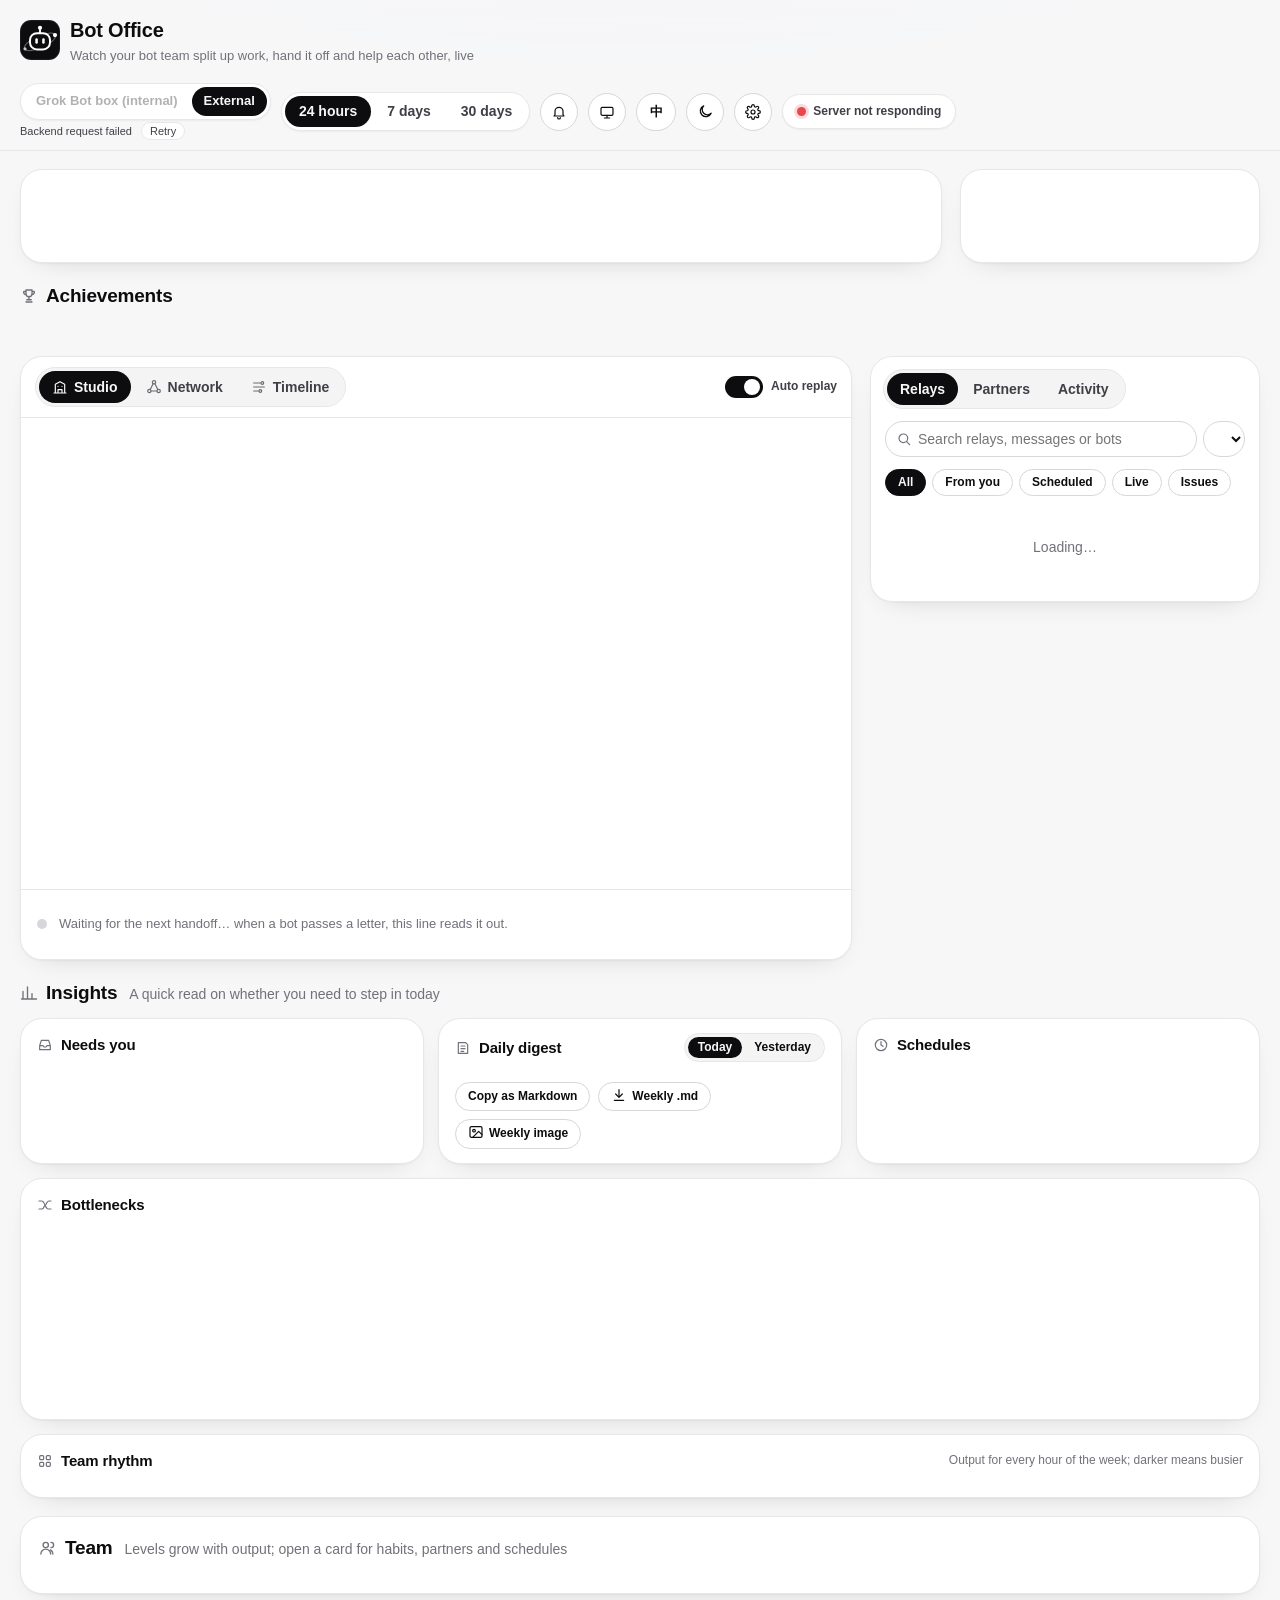
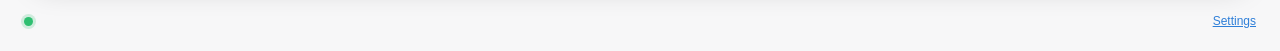
==== commit 266b7aa9: "Merge grok-bot status dashboard into the internal page; listen on 127.0.0.1:8080 Port the old dashbo" ====
--- a/frontend/index.html
+++ b/frontend/index.html
@@ -33,7 +33,6 @@
       <a class="icon-btn" id="tv-link" href="?tv=1" data-i18n-aria="tv.open" data-i18n-title="tv.open"><i data-icon="tv"></i></a>
       <button type="button" class="icon-btn lang-btn" id="lang" data-i18n="lang.switch" data-i18n-aria="aria.lang"></button>
       <button type="button" class="icon-btn" id="theme" data-i18n-aria="aria.theme"></button>
-      <button type="button" class="icon-btn tour-btn" id="tour-btn" data-i18n-aria="tour.open" data-i18n-title="tour.open">?</button>
       <a class="icon-btn" href="settings.html" data-i18n-aria="aria.settings" data-i18n-title="aria.settings"><i data-icon="gear"></i></a>
       <span class="pill" id="connection" role="status"></span>
     </div>
@@ -41,6 +40,19 @@
 
   <main class="page">
     <p class="banner" id="banner" role="status" hidden></p>
+
+    <section id="internal-panel" hidden aria-labelledby="host-title">
+      <div class="section-title">
+        <h2 id="host-title" data-i18n="host.title">grok-bot status</h2>
+        <span class="muted" id="host-stamp"></span>
+      </div>
+      <div id="host-status" class="internal-body"></div>
+      <div class="section-title">
+        <h2 id="internal-title" data-i18n="internal.title"></h2>
+        <span class="muted" id="internal-stamp"></span>
+      </div>
+      <div id="internal-body" class="internal-body"></div>
+    </section>
 
     <section class="hero">
       <div class="card hero-main">
@@ -51,15 +63,6 @@
         <div class="tiles" id="tiles"></div>
       </div>
       <div class="card fuel" id="fuel"></div>
-    </section>
-
-    <section id="internal-panel" hidden aria-labelledby="internal-title">
-      <div class="section-title">
-        <h2 id="internal-title" data-i18n="internal.title"></h2>
-        <span class="muted" id="internal-stamp"></span>
-      </div>
-      <p class="muted internal-intro" id="internal-intro" data-i18n="internal.introDemo" hidden></p>
-      <div id="internal-body" class="internal-body"></div>
     </section>
 
     <section class="awards-wrap" aria-labelledby="awards-title">
@@ -192,10 +195,6 @@
     <p class="muted" id="export-status" role="status"></p>
     <div class="btn-row"><a class="primary-btn" id="export-save" download hidden></a><button type="button" class="small-btn" id="export-close" data-i18n="export.close"></button></div>
   </dialog>
-  <dialog class="export-dialog tasks-dialog" id="tasks-dialog" aria-labelledby="tasks-title">
-    <button type="button" class="icon-btn close" id="tasks-close" data-i18n-aria="aria.close">✕</button>
-    <div id="tasks-body"></div>
-  </dialog>
   <dialog class="drawer" id="profile" aria-labelledby="profile-name">
     <button type="button" class="icon-btn close" id="profile-close" data-i18n-aria="aria.close">✕</button>
     <div id="profile-body"></div>
@@ -210,7 +209,6 @@
   <script src="js/internal.js"></script>
   <script src="js/export.js"></script>
   <script src="js/tv.js"></script>
-  <script src="js/tour.js"></script>
   <script src="js/main.js"></script>
 </body>
 </html>
--- a/frontend/css/app.css
+++ b/frontend/css/app.css
@@ -62,7 +62,7 @@
 
 .page{max-width:1480px;margin:auto;padding:10px 20px 20px;display:grid;grid-template-columns:minmax(0,1fr);gap:18px}
 .page>*{min-width:0}
-.banner{margin:0;padding:10px 16px;border-radius:16px;line-height:1.5;background:var(--card);border:1px solid var(--line-2);font-size:13px;color:var(--ink-2)}
+.banner{margin:0;padding:10px 16px;border-radius:999px;background:var(--card);border:1px solid var(--line-2);font-size:13px;color:var(--ink-2)}
 
 .hero{display:grid;grid-template-columns:minmax(0,1fr) 300px;gap:18px}
 .hero-main{padding:20px 24px 20px;position:relative;overflow:hidden}
@@ -412,7 +412,6 @@
 @media (max-width:760px){
   .page{padding:8px 12px 16px}
   .top{padding:14px 12px 4px}
-  .brand p{display:none}
   .hero{grid-template-columns:1fr}
   .tiles{grid-template-columns:repeat(2,minmax(0,1fr))}
   .hero-main h2{font-size:22px}
@@ -727,8 +726,11 @@
 .segmented button:disabled:hover{background:none}
 .mode-note{margin:0;max-width:42ch;font-size:11px;line-height:1.35;color:var(--ink-2)}
 .mode-note .retry,.internal-body .retry{margin-left:6px;border:1px solid var(--line);background:var(--card);color:inherit;border-radius:999px;padding:1px 8px;font:inherit;font-size:11px;cursor:pointer}
-.internal-body{display:grid;grid-template-columns:minmax(0,1fr);gap:18px}
-.internal-card{min-width:0}
+.internal-body{display:grid;gap:18px}
+#internal-panel .section-title:first-child{margin-top:0}
+.host-table{min-width:0!important}
+.host-status h3{font-size:15px;margin:14px 0 8px}
+.host-facts td:first-child{color:var(--muted);width:38%}
 .internal-card{padding:16px 18px 14px}
 .internal-card h3{font-size:16px;margin-bottom:10px}
 .internal-stats{display:flex;flex-wrap:wrap;gap:8px;margin:0 0 12px}
@@ -743,20 +745,9 @@
 .internal-table th,.internal-table td{text-align:left;padding:8px;border-bottom:1px solid var(--line);vertical-align:top}
 .internal-table th{color:var(--muted);font-size:12px;font-weight:600}
 .internal-table .name{font-weight:650}
-.internal-table td:nth-child(5){white-space:nowrap;font-variant-numeric:tabular-nums}
-.tasks-btn{font-size:13px;text-decoration:none;padding:2px 8px;border-radius:999px;white-space:nowrap}
-.tasks-btn:hover,.tasks-btn:focus-visible{background:var(--accent-soft)}
-.tasks-dialog{width:min(520px,calc(100vw - 32px));padding:22px}
-.tasks-dialog .close{position:absolute;right:14px;top:14px}
-.tasks-head{padding-right:44px;margin-bottom:8px}
-.tasks-head h3{margin:0}
-.tasks-head p{margin:4px 0 0;display:flex;flex-wrap:wrap;align-items:center;gap:6px 10px}
-.tasks-duty{margin:6px 0 14px;line-height:1.55}
-.tasks-dialog h4{margin:0 0 8px;font-size:13px;color:var(--muted);font-weight:650}
-.tasks-list{list-style:none;margin:0;padding:0;display:grid;gap:8px;max-height:min(60vh,420px);overflow:auto}
-.tasks-list li{display:grid;grid-template-columns:auto 1fr;gap:10px;align-items:baseline;padding:10px 12px;border:1px solid var(--line);border-radius:12px;line-height:1.5;word-break:break-word}
-.tasks-list time{font-variant-numeric:tabular-nums;font-size:12px;color:var(--muted);white-space:nowrap}
-.internal-intro{margin:-4px 0 12px}
+.internal-table details summary{cursor:pointer;color:var(--accent)}
+.internal-table details ul{margin:8px 0 0;padding-left:18px}
+.internal-table details li{margin:4px 0;word-break:break-word}
 .st-badge{display:inline-block;border-radius:999px;padding:1px 8px;font-size:12px;font-weight:650;white-space:nowrap}
 .st-badge.active{background:#2fbf71;color:#06210f}
 .st-badge.recent{background:var(--gold);color:#2a2208}
@@ -784,20 +775,3 @@
 /* box mode: only what the box really records */
 body.no-fuel #fuel{display:none}
 body.no-fuel .hero{grid-template-columns:minmax(0,1fr)}
-
-/* guided tour */
-.tour{position:fixed;inset:0;z-index:80}
-.tour-spot{position:fixed;border-radius:18px;box-shadow:0 0 0 9999px rgba(10,10,11,.55);outline:2px solid var(--accent);outline-offset:0;transition:all .3s cubic-bezier(.2,.9,.3,1);pointer-events:auto}
-.tour-card{position:fixed;width:min(380px,calc(100vw - 32px));padding:18px 18px 14px;z-index:81;box-shadow:0 18px 50px -12px rgba(0,0,0,.45);transition:top .3s,left .3s}
-.tour-card:focus{outline:none}
-.tour-card h3{margin:2px 0 6px;font-size:17px}
-.tour-card #tour-text{margin:0;line-height:1.6;color:var(--ink-2)}
-.tour-count{margin:0;font-size:12px;letter-spacing:.04em}
-.tour-actions{display:flex;align-items:center;gap:8px;margin-top:14px}
-.tour-actions .small-btn{margin-top:0;align-self:center}
-.tour-actions .primary-btn{border:0;cursor:pointer;font:inherit;font-weight:600;padding:7px 16px}
-.tour-btn{font-weight:750;font-size:15px}
-body.touring{overflow-x:hidden}
-@media (max-width:639px){.tour-card{left:16px!important;right:16px;width:auto;top:auto!important}}
-@media (prefers-reduced-motion:reduce){.tour-spot,.tour-card{transition:none}}
-body.tv .tour-btn,body.overlay .tour-btn{display:none}
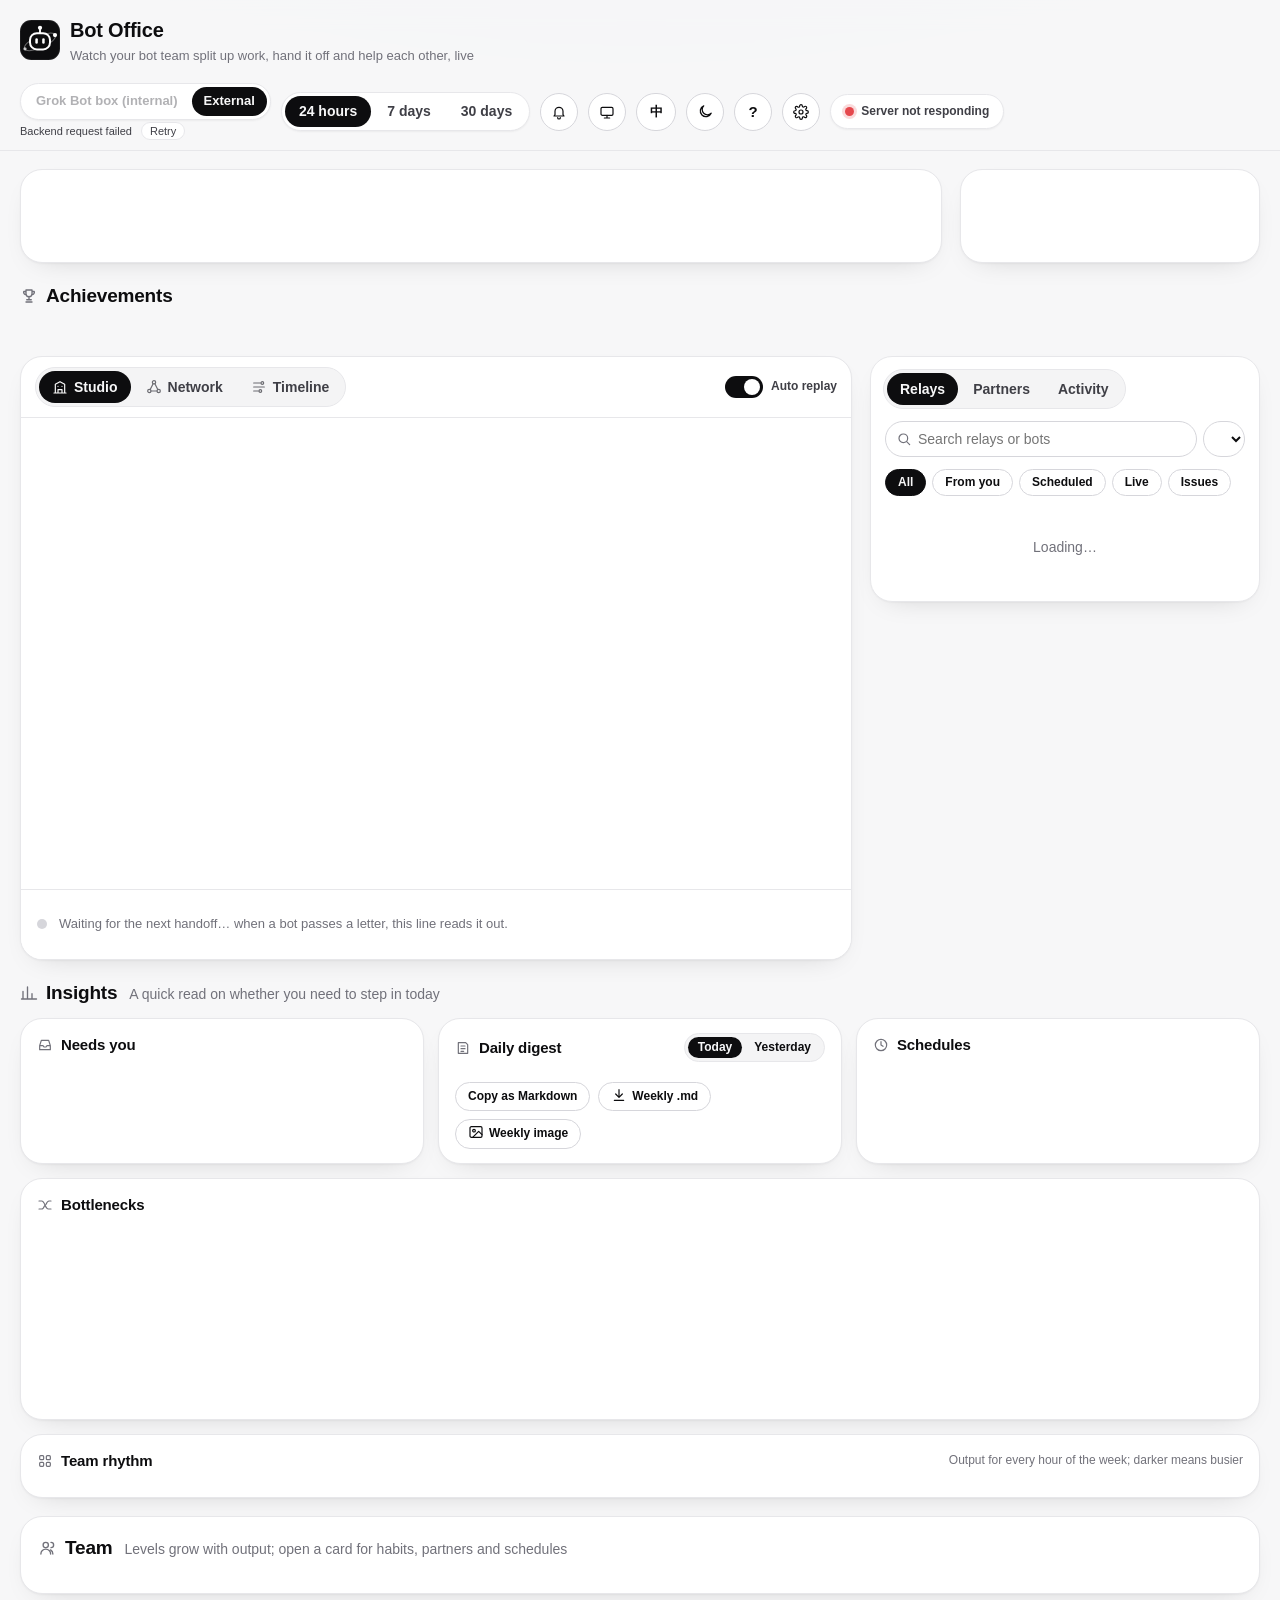
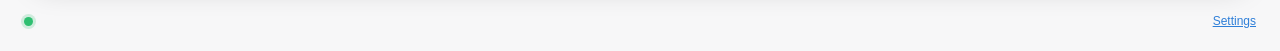
==== commit 2abb5c28: "Merge local-8080: host status and status board for the internal page" ====
--- a/frontend/index.html
+++ b/frontend/index.html
@@ -33,6 +33,7 @@
       <a class="icon-btn" id="tv-link" href="?tv=1" data-i18n-aria="tv.open" data-i18n-title="tv.open"><i data-icon="tv"></i></a>
       <button type="button" class="icon-btn lang-btn" id="lang" data-i18n="lang.switch" data-i18n-aria="aria.lang"></button>
       <button type="button" class="icon-btn" id="theme" data-i18n-aria="aria.theme"></button>
+      <button type="button" class="icon-btn tour-btn" id="tour-btn" data-i18n-aria="tour.open" data-i18n-title="tour.open">?</button>
       <a class="icon-btn" href="settings.html" data-i18n-aria="aria.settings" data-i18n-title="aria.settings"><i data-icon="gear"></i></a>
       <span class="pill" id="connection" role="status"></span>
     </div>
@@ -42,6 +43,7 @@
     <p class="banner" id="banner" role="status" hidden></p>
 
     <section id="internal-panel" hidden aria-labelledby="host-title">
+      <div id="status-board" class="status-board" hidden></div>
       <div class="section-title">
         <h2 id="host-title" data-i18n="host.title">grok-bot status</h2>
         <span class="muted" id="host-stamp"></span>
@@ -51,6 +53,7 @@
         <h2 id="internal-title" data-i18n="internal.title"></h2>
         <span class="muted" id="internal-stamp"></span>
       </div>
+      <p class="muted internal-intro" id="internal-intro" data-i18n="internal.introDemo" hidden></p>
       <div id="internal-body" class="internal-body"></div>
     </section>
 
@@ -195,6 +198,10 @@
     <p class="muted" id="export-status" role="status"></p>
     <div class="btn-row"><a class="primary-btn" id="export-save" download hidden></a><button type="button" class="small-btn" id="export-close" data-i18n="export.close"></button></div>
   </dialog>
+  <dialog class="export-dialog tasks-dialog" id="tasks-dialog" aria-labelledby="tasks-title">
+    <button type="button" class="icon-btn close" id="tasks-close" data-i18n-aria="aria.close">✕</button>
+    <div id="tasks-body"></div>
+  </dialog>
   <dialog class="drawer" id="profile" aria-labelledby="profile-name">
     <button type="button" class="icon-btn close" id="profile-close" data-i18n-aria="aria.close">✕</button>
     <div id="profile-body"></div>
@@ -209,6 +216,7 @@
   <script src="js/internal.js"></script>
   <script src="js/export.js"></script>
   <script src="js/tv.js"></script>
+  <script src="js/tour.js"></script>
   <script src="js/main.js"></script>
 </body>
 </html>
--- a/frontend/css/app.css
+++ b/frontend/css/app.css
@@ -62,7 +62,7 @@
 
 .page{max-width:1480px;margin:auto;padding:10px 20px 20px;display:grid;grid-template-columns:minmax(0,1fr);gap:18px}
 .page>*{min-width:0}
-.banner{margin:0;padding:10px 16px;border-radius:999px;background:var(--card);border:1px solid var(--line-2);font-size:13px;color:var(--ink-2)}
+.banner{margin:0;padding:10px 16px;border-radius:16px;line-height:1.5;background:var(--card);border:1px solid var(--line-2);font-size:13px;color:var(--ink-2)}
 
 .hero{display:grid;grid-template-columns:minmax(0,1fr) 300px;gap:18px}
 .hero-main{padding:20px 24px 20px;position:relative;overflow:hidden}
@@ -412,6 +412,7 @@
 @media (max-width:760px){
   .page{padding:8px 12px 16px}
   .top{padding:14px 12px 4px}
+  .brand p{display:none}
   .hero{grid-template-columns:1fr}
   .tiles{grid-template-columns:repeat(2,minmax(0,1fr))}
   .hero-main h2{font-size:22px}
@@ -726,7 +727,8 @@
 .segmented button:disabled:hover{background:none}
 .mode-note{margin:0;max-width:42ch;font-size:11px;line-height:1.35;color:var(--ink-2)}
 .mode-note .retry,.internal-body .retry{margin-left:6px;border:1px solid var(--line);background:var(--card);color:inherit;border-radius:999px;padding:1px 8px;font:inherit;font-size:11px;cursor:pointer}
-.internal-body{display:grid;gap:18px}
+.internal-body{display:grid;grid-template-columns:minmax(0,1fr);gap:18px}
+.internal-card{min-width:0}
 #internal-panel .section-title:first-child{margin-top:0}
 .host-table{min-width:0!important}
 .host-status h3{font-size:15px;margin:14px 0 8px}
@@ -745,9 +747,20 @@
 .internal-table th,.internal-table td{text-align:left;padding:8px;border-bottom:1px solid var(--line);vertical-align:top}
 .internal-table th{color:var(--muted);font-size:12px;font-weight:600}
 .internal-table .name{font-weight:650}
-.internal-table details summary{cursor:pointer;color:var(--accent)}
-.internal-table details ul{margin:8px 0 0;padding-left:18px}
-.internal-table details li{margin:4px 0;word-break:break-word}
+.internal-table td:nth-child(5){white-space:nowrap;font-variant-numeric:tabular-nums}
+.tasks-btn{font-size:13px;text-decoration:none;padding:2px 8px;border-radius:999px;white-space:nowrap}
+.tasks-btn:hover,.tasks-btn:focus-visible{background:var(--accent-soft)}
+.tasks-dialog{width:min(520px,calc(100vw - 32px));padding:22px}
+.tasks-dialog .close{position:absolute;right:14px;top:14px}
+.tasks-head{padding-right:44px;margin-bottom:8px}
+.tasks-head h3{margin:0}
+.tasks-head p{margin:4px 0 0;display:flex;flex-wrap:wrap;align-items:center;gap:6px 10px}
+.tasks-duty{margin:6px 0 14px;line-height:1.55}
+.tasks-dialog h4{margin:0 0 8px;font-size:13px;color:var(--muted);font-weight:650}
+.tasks-list{list-style:none;margin:0;padding:0;display:grid;gap:8px;max-height:min(60vh,420px);overflow:auto}
+.tasks-list li{display:grid;grid-template-columns:auto 1fr;gap:10px;align-items:baseline;padding:10px 12px;border:1px solid var(--line);border-radius:12px;line-height:1.5;word-break:break-word}
+.tasks-list time{font-variant-numeric:tabular-nums;font-size:12px;color:var(--muted);white-space:nowrap}
+.internal-intro{margin:-4px 0 12px}
 .st-badge{display:inline-block;border-radius:999px;padding:1px 8px;font-size:12px;font-weight:650;white-space:nowrap}
 .st-badge.active{background:#2fbf71;color:#06210f}
 .st-badge.recent{background:var(--gold);color:#2a2208}
@@ -772,6 +785,84 @@
 }
 /* the internal panel is part of the full dashboard, not the big screen or the overlay */
 body.tv #internal-panel,body.overlay #internal-panel{display:none!important}
+
+/* ---------------------------------------------------------------- internal status board */
+.status-board{display:grid;gap:14px;margin-bottom:8px}
+.sb-banner{display:flex;align-items:center;justify-content:space-between;gap:16px;flex-wrap:wrap;
+  padding:14px 20px;border-radius:20px;background:linear-gradient(180deg,color-mix(in srgb,#2fbf71 14%,var(--card)),color-mix(in srgb,#2fbf71 7%,var(--card)));
+  border:1px solid color-mix(in srgb,#2fbf71 28%,var(--line))}
+.sb-banner.warn{background:linear-gradient(180deg,color-mix(in srgb,var(--gold) 22%,var(--card)),color-mix(in srgb,var(--gold) 8%,var(--card)));
+  border-color:color-mix(in srgb,var(--gold) 40%,var(--line))}
+.sb-banner-left{display:flex;align-items:center;gap:10px}
+.sb-dot{width:10px;height:10px;border-radius:50%;background:#2fbf71;box-shadow:0 0 0 4px #2fbf7133}
+.sb-banner.warn .sb-dot{background:var(--gold);box-shadow:0 0 0 4px color-mix(in srgb,var(--gold) 30%,transparent)}
+.sb-banner h2{font-size:20px;letter-spacing:-.02em}
+.sb-banner-right{text-align:right;color:var(--ink-2);font-size:12px;line-height:1.45}
+.sb-banner-right b{display:block;color:var(--ink);font-weight:650}
+.sb-kpis{display:grid;grid-template-columns:repeat(6,minmax(0,1fr));gap:12px}
+.sb-card{position:relative;padding:14px 16px 12px;border-radius:18px;background:var(--card);border:1px solid var(--line);box-shadow:var(--raise-sm);min-width:0}
+.sb-card-top{display:flex;align-items:flex-start;justify-content:space-between;gap:8px;margin-bottom:6px}
+.sb-card-title{display:flex;align-items:center;gap:6px;color:var(--ink-2);font-size:13px;font-weight:600}
+.sb-help{width:18px;height:18px;padding:0;border-radius:50%;display:grid;place-items:center;font-size:11px;font-weight:700;color:var(--muted);border:1px solid var(--line-2);background:var(--card-2);line-height:1}
+.sb-help:hover{color:var(--ink);border-color:var(--ink-2)}
+.sb-pill{display:inline-block;border-radius:999px;padding:1px 8px;font-size:11px;font-weight:650;background:color-mix(in srgb,#2fbf71 18%,var(--card));color:#0d5c32;border:1px solid color-mix(in srgb,#2fbf71 35%,var(--line))}
+.sb-pill.watch{background:color-mix(in srgb,var(--gold) 22%,var(--card));color:#6a4b00;border-color:color-mix(in srgb,var(--gold) 45%,var(--line))}
+.sb-pill.none{background:var(--card-2);color:var(--muted);border-color:var(--line)}
+.sb-value{display:flex;align-items:baseline;gap:6px;flex-wrap:wrap;margin:4px 0 2px}
+.sb-value .num{font-size:28px;letter-spacing:-.03em;line-height:1.1}
+.sb-unit{color:var(--muted);font-size:12px;font-weight:550}
+.sb-compare,.sb-detail{margin:0;font-size:12px;color:var(--muted);line-height:1.45}
+.sb-compare .num{white-space:nowrap}
+.sb-section{padding:16px 18px 14px}
+.sb-section-head{display:flex;align-items:center;justify-content:space-between;gap:12px;flex-wrap:wrap;margin-bottom:8px}
+.sb-section-head h3{font-size:16px}
+.sb-legend{margin:0 0 12px;font-size:12px;color:var(--muted);line-height:1.45}
+.sb-split{display:grid;grid-template-columns:minmax(0,1.2fr) minmax(260px,.8fr);gap:14px}
+.sb-table{width:100%;border-collapse:collapse;min-width:0}
+.sb-table th,.sb-table td{text-align:left;padding:8px 6px;border-bottom:1px solid var(--line);vertical-align:middle;font-size:13px}
+.sb-table th{color:var(--muted);font-size:12px;font-weight:600}
+.sb-table .name{font-weight:650}
+.sb-hours{display:flex;gap:3px;flex-wrap:nowrap}
+.sb-cell{width:11px;height:18px;border-radius:3px;background:var(--card-2);border:1px solid var(--line);flex:none}
+.sb-cell.on{background:#3cc87a;border-color:color-mix(in srgb,#2fbf71 55%,#1e8a4f)}
+.sb-cell.partial{opacity:.45}
+.sb-chart-wrap{min-width:0}
+.sb-chart{width:100%;height:auto;display:block}
+.sb-chart-legend{display:flex;gap:14px;flex-wrap:wrap;margin:8px 0 0;font-size:12px;color:var(--muted)}
+.sb-chart-legend i{display:inline-block;width:16px;height:0;border-top:2px solid #2f7fd8;margin:0 6px 2px 0;vertical-align:middle}
+.sb-chart-legend i.avg{border-top-style:dashed;border-color:var(--muted)}
+.sb-live{display:inline-flex;align-items:center;gap:4px}
+.sb-live:before{content:"";width:8px;height:8px;border-radius:50%;border:2px solid #2f7fd8;background:var(--card)}
+@media (max-width:1100px){
+  .sb-kpis{grid-template-columns:repeat(3,minmax(0,1fr))}
+  .sb-split{grid-template-columns:1fr}
+}
+@media (max-width:700px){
+  .sb-kpis{grid-template-columns:repeat(2,minmax(0,1fr))}
+  .sb-value .num{font-size:24px}
+  .sb-cell{width:8px;height:14px}
+}
+@media (prefers-color-scheme:dark){:root:not([data-theme="light"]) .sb-pill{color:#b7f0cc}
+  :root:not([data-theme="light"]) .sb-pill.watch{color:#f6d48a}}
+:root[data-theme="dark"] .sb-pill{color:#b7f0cc}
+:root[data-theme="dark"] .sb-pill.watch{color:#f6d48a}
 /* box mode: only what the box really records */
 body.no-fuel #fuel{display:none}
 body.no-fuel .hero{grid-template-columns:minmax(0,1fr)}
+
+/* guided tour */
+.tour{position:fixed;inset:0;z-index:80}
+.tour-spot{position:fixed;border-radius:18px;box-shadow:0 0 0 9999px rgba(10,10,11,.55);outline:2px solid var(--accent);outline-offset:0;transition:all .3s cubic-bezier(.2,.9,.3,1);pointer-events:auto}
+.tour-card{position:fixed;width:min(380px,calc(100vw - 32px));padding:18px 18px 14px;z-index:81;box-shadow:0 18px 50px -12px rgba(0,0,0,.45);transition:top .3s,left .3s}
+.tour-card:focus{outline:none}
+.tour-card h3{margin:2px 0 6px;font-size:17px}
+.tour-card #tour-text{margin:0;line-height:1.6;color:var(--ink-2)}
+.tour-count{margin:0;font-size:12px;letter-spacing:.04em}
+.tour-actions{display:flex;align-items:center;gap:8px;margin-top:14px}
+.tour-actions .small-btn{margin-top:0;align-self:center}
+.tour-actions .primary-btn{border:0;cursor:pointer;font:inherit;font-weight:600;padding:7px 16px}
+.tour-btn{font-weight:750;font-size:15px}
+body.touring{overflow-x:hidden}
+@media (max-width:639px){.tour-card{left:16px!important;right:16px;width:auto;top:auto!important}}
+@media (prefers-reduced-motion:reduce){.tour-spot,.tour-card{transition:none}}
+body.tv .tour-btn,body.overlay .tour-btn{display:none}
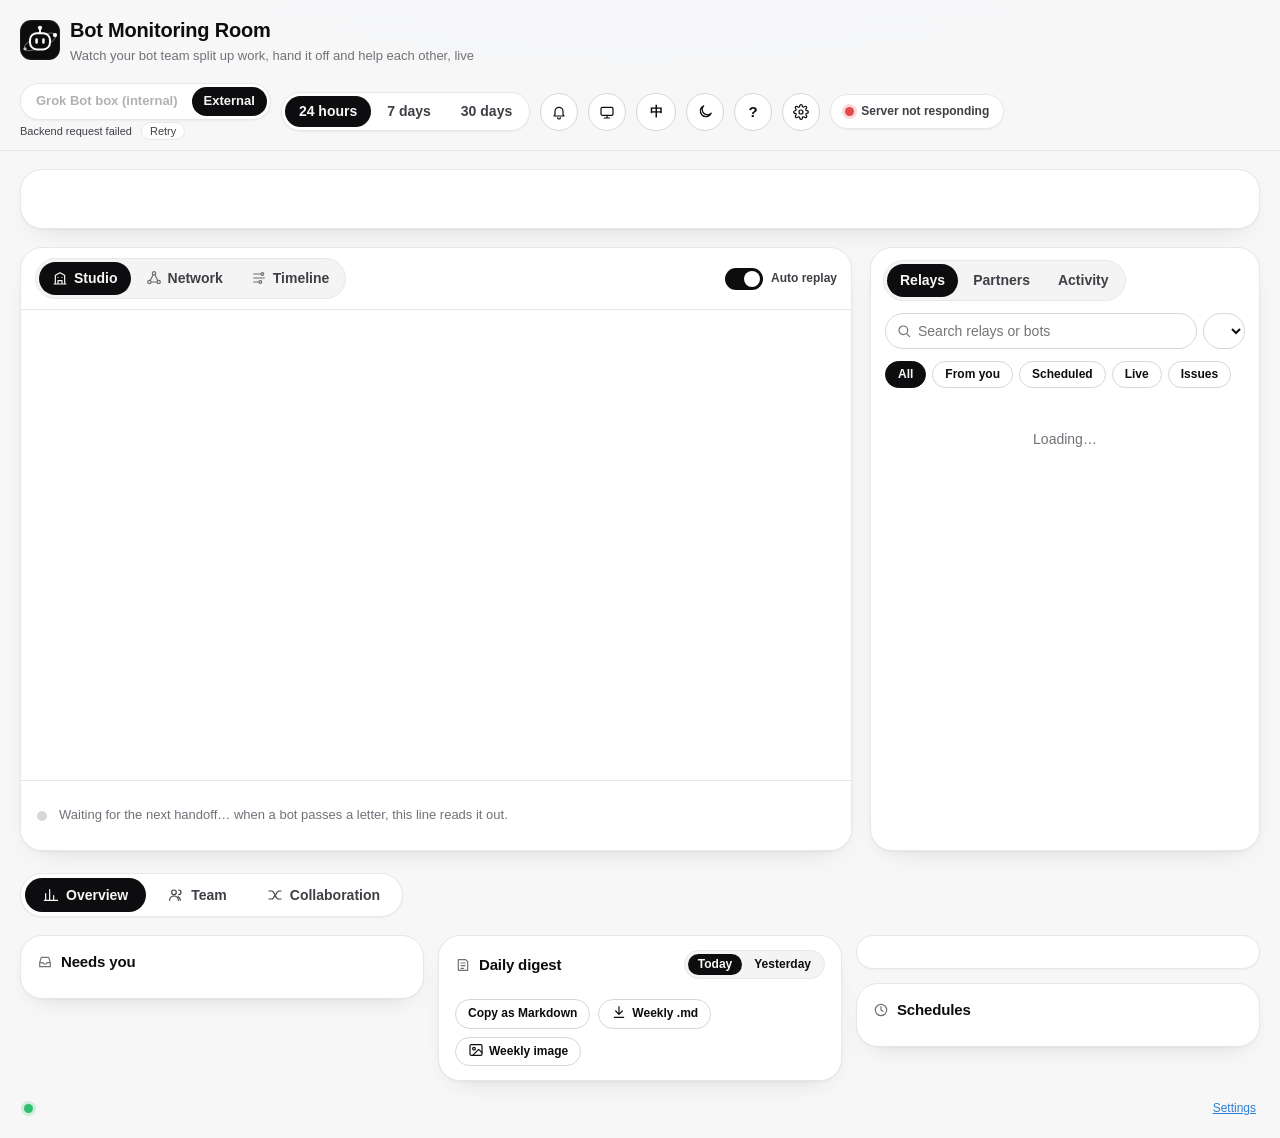
==== commit 533217b8: "v0.6.0: Bot Monitoring Room, studio first, tabs below - Rename to Bot Monitoring Room (Bot监控室), repo" ====
--- a/frontend/index.html
+++ b/frontend/index.html
@@ -3,7 +3,7 @@
 <head>
   <meta charset="utf-8">
   <meta name="viewport" content="width=device-width, initial-scale=1">
-  <title>Bot Office</title>
+  <title>Bot Monitoring Room</title>
   <link rel="icon" href="favicon.svg" type="image/svg+xml">
   <link rel="stylesheet" href="css/app.css">
 </head>
@@ -11,7 +11,7 @@
   <header class="top">
     <div class="brand">
       <span class="brand-logo" id="brand-logo"></span>
-      <div><h1 data-i18n="app.title">Bot协作室</h1><p data-i18n="app.tagline"></p></div>
+      <div><h1 data-i18n="app.title">Bot监控室</h1><p data-i18n="app.tagline"></p></div>
     </div>
     <div class="top-tools">
       <div class="mode-wrap" id="mode-switch">
@@ -42,35 +42,13 @@
   <main class="page">
     <p class="banner" id="banner" role="status" hidden></p>
 
-    <section id="internal-panel" hidden aria-labelledby="host-title">
-      <div id="status-board" class="status-board" hidden></div>
-      <div class="section-title">
-        <h2 id="host-title" data-i18n="host.title">grok-bot status</h2>
-        <span class="muted" id="host-stamp"></span>
-      </div>
-      <div id="host-status" class="internal-body"></div>
-      <div class="section-title">
-        <h2 id="internal-title" data-i18n="internal.title"></h2>
-        <span class="muted" id="internal-stamp"></span>
-      </div>
-      <p class="muted internal-intro" id="internal-intro" data-i18n="internal.introDemo" hidden></p>
-      <div id="internal-body" class="internal-body"></div>
-    </section>
-
-    <section class="hero">
-      <div class="card hero-main">
-        <div class="hero-art" id="hero-art" aria-hidden="true"></div>
+    <section class="card strip" aria-labelledby="hero-title">
+      <div class="strip-main">
         <p class="eyebrow" id="greeting"></p>
         <h2 id="hero-title"></h2>
         <p class="headline" id="headline" aria-live="polite"></p>
-        <div class="tiles" id="tiles"></div>
-      </div>
-      <div class="card fuel" id="fuel"></div>
-    </section>
-
-    <section class="awards-wrap" aria-labelledby="awards-title">
-      <div class="section-title"><h2 id="awards-title"><i data-icon="trophy" data-size="18"></i> <span data-i18n="awards.title"></span></h2><span class="muted" id="awards-note"></span></div>
-      <ol class="awards" id="awards"></ol>
+      </div>
+      <div class="tiles" id="tiles"></div>
     </section>
 
     <div class="layout">
@@ -138,8 +116,15 @@
       </aside>
     </div>
 
-    <section class="insights" aria-labelledby="insights-title">
-      <div class="section-title"><h2 id="insights-title"><i data-icon="insights" data-size="18"></i> <span data-i18n="insights.title"></span></h2><span class="muted" data-i18n="insights.note"></span></div>
+    <nav class="page-tabs" id="page-tabs" role="tablist" data-i18n-aria="aria.pageTabs">
+      <button type="button" role="tab" id="tab-btn-overview" data-tab="overview" aria-controls="tab-overview" aria-selected="true"><i data-icon="insights"></i><span data-i18n="tab.overview"></span></button>
+      <button type="button" role="tab" id="tab-btn-team" data-tab="team" aria-controls="tab-team" aria-selected="false" tabindex="-1"><i data-icon="team"></i><span data-i18n="tab.team"></span></button>
+      <button type="button" role="tab" id="tab-btn-collab" data-tab="collab" aria-controls="tab-collab" aria-selected="false" tabindex="-1"><i data-icon="flow"></i><span data-i18n="tab.collab"></span></button>
+      <button type="button" role="tab" id="tab-btn-host" data-tab="host" aria-controls="tab-host" aria-selected="false" tabindex="-1" hidden><i data-icon="gear"></i><span data-i18n="tab.host"></span></button>
+    </nav>
+
+    <section class="tab-panel" id="tab-overview" role="tabpanel" aria-labelledby="tab-btn-overview">
+      <div id="status-board" class="status-board" hidden></div>
       <div class="insight-grid">
         <article class="card insight">
           <header><h3><i data-icon="inbox"></i><span data-i18n="attn.title"></span> <span class="count" id="attention-count"></span></h3></header>
@@ -155,10 +140,37 @@
             <button type="button" class="small-btn" id="week-png"><i data-icon="image"></i> <span data-i18n="week.png"></span></button>
           </div>
         </article>
-        <article class="card insight">
-          <header><h3><i data-icon="clock"></i><span data-i18n="autos.title"></span> <span class="count" id="autos-count"></span></h3></header>
-          <div id="automations"></div>
-        </article>
+        <div class="ov-stack">
+          <article class="card fuel" id="fuel"></article>
+          <article class="card insight">
+            <header><h3><i data-icon="clock"></i><span data-i18n="autos.title"></span> <span class="count" id="autos-count"></span></h3></header>
+            <div id="automations"></div>
+          </article>
+        </div>
+      </div>
+    </section>
+
+    <section class="tab-panel" id="tab-team" role="tabpanel" aria-labelledby="tab-btn-team" hidden>
+      <section id="internal-panel" hidden aria-labelledby="internal-title">
+        <div class="section-title">
+          <h2 id="internal-title" data-i18n="internal.title"></h2>
+          <span class="muted" id="internal-stamp"></span>
+        </div>
+        <p class="muted internal-intro" id="internal-intro" data-i18n="internal.introDemo" hidden></p>
+        <div id="internal-body" class="internal-body"></div>
+      </section>
+      <section class="card roster-wrap" aria-labelledby="roster-title">
+        <div class="section-title"><h2 id="roster-title"><i data-icon="team" data-size="18"></i> <span data-i18n="roster.title"></span></h2><span class="muted" data-i18n="roster.note"></span></div>
+        <div class="roster" id="roster"></div>
+      </section>
+      <section class="awards-wrap" aria-labelledby="awards-title">
+        <div class="section-title"><h2 id="awards-title"><i data-icon="trophy" data-size="18"></i> <span data-i18n="awards.title"></span></h2><span class="muted" id="awards-note"></span></div>
+        <ol class="awards" id="awards"></ol>
+      </section>
+    </section>
+
+    <section class="tab-panel insights" id="tab-collab" role="tabpanel" aria-labelledby="tab-btn-collab" hidden>
+      <div class="insight-grid">
         <article class="card insight wide" id="bottleneck-card">
           <header><h3><i data-icon="flow"></i><span data-i18n="neck.title"></span></h3><span class="muted" id="neck-note"></span></header>
           <div class="neck-kpis" id="neck-kpis"></div>
@@ -167,6 +179,7 @@
             <div class="neck-links" id="neck-links"></div>
           </div>
         </article>
+        <div class="wide" id="box-edges" hidden></div>
         <article class="card insight wide">
           <header><h3><i data-icon="grid"></i><span data-i18n="rhythm.title"></span></h3><span class="muted" data-i18n="rhythm.note"></span></header>
           <div id="rhythm"></div>
@@ -174,10 +187,14 @@
       </div>
     </section>
 
-    <section class="card roster-wrap" aria-labelledby="roster-title">
-      <div class="section-title"><h2 id="roster-title"><i data-icon="team" data-size="18"></i> <span data-i18n="roster.title"></span></h2><span class="muted" data-i18n="roster.note"></span></div>
-      <div class="roster" id="roster"></div>
-    </section>
+    <section class="tab-panel" id="tab-host" role="tabpanel" aria-labelledby="tab-btn-host" hidden>
+      <div class="section-title">
+        <h2 id="host-title" data-i18n="host.title"></h2>
+        <span class="muted" id="host-stamp"></span>
+      </div>
+      <div id="host-status" class="internal-body"></div>
+    </section>
+
     <footer class="foot muted"><span class="live-dot"></span><span id="freshness"></span><span class="spacer"></span><a href="settings.html" data-i18n="foot.settings"></a></footer>
   </main>
 
@@ -216,6 +233,7 @@
   <script src="js/internal.js"></script>
   <script src="js/export.js"></script>
   <script src="js/tv.js"></script>
+  <script src="js/tabs.js"></script>
   <script src="js/tour.js"></script>
   <script src="js/main.js"></script>
 </body>
--- a/frontend/css/app.css
+++ b/frontend/css/app.css
@@ -64,15 +64,20 @@
 .page>*{min-width:0}
 .banner{margin:0;padding:10px 16px;border-radius:16px;line-height:1.5;background:var(--card);border:1px solid var(--line-2);font-size:13px;color:var(--ink-2)}
 
-.hero{display:grid;grid-template-columns:minmax(0,1fr) 300px;gap:18px}
-.hero-main{padding:20px 24px 20px;position:relative;overflow:hidden}
-.hero-art{position:absolute;right:16px;top:6px;width:270px;height:140px;pointer-events:none}
-.hero-art svg{width:100%;height:100%;overflow:visible}
-.hero-heart{display:none}
+/* status strip: one line of what's happening, above the studio */
+.strip{display:grid;grid-template-columns:minmax(0,1fr) auto;gap:18px;align-items:center;padding:14px 18px}
+.strip-main{min-width:0}
+.strip .tiles{grid-template-columns:repeat(4,minmax(104px,1fr))}
+.strip .tile{padding:10px 12px 9px 26px}
+.strip .tile:before{left:12px;top:16px}
+.strip .tile b{font-size:21px}
+.strip .tile span{font-size:11.5px;display:block;white-space:nowrap;overflow:hidden;text-overflow:ellipsis}
+@media (max-width:1100px){.strip{grid-template-columns:1fr;gap:12px}}
 .eyebrow{margin:0;color:var(--muted);font-size:12px;font-weight:550;letter-spacing:.06em;text-transform:uppercase}
-.hero-main h2{font-size:30px;line-height:1.2;letter-spacing:-.02em;margin-top:2px;max-width:calc(100% - 280px)}
-.hero-main h2 em{font-style:normal;color:var(--accent)}
-.headline{margin:8px 0 16px;color:var(--ink-2);min-height:28px;display:flex;align-items:center;gap:8px;transition:opacity .4s;max-width:calc(100% - 280px)}
+.strip h2{font-size:22px;line-height:1.25;letter-spacing:-.02em;margin-top:2px}
+.strip h2 em{font-style:normal;color:var(--accent)}
+.headline{margin:4px 0 0;color:var(--ink-2);min-height:26px;display:flex;align-items:center;gap:8px;transition:opacity .4s;font-size:14px;min-width:0}
+.headline > span{min-width:0;overflow:hidden;text-overflow:ellipsis;white-space:nowrap}
 .headline .avatar{flex:none}
 .headline.fade{opacity:0}
 .tiles{display:grid;grid-template-columns:repeat(4,minmax(0,1fr));gap:10px;position:relative}
@@ -162,7 +167,8 @@
 .tw-star.d2{animation-delay:-.6s}.tw-star.d3{animation-delay:-1.2s}
 .actor{transition:transform 1.25s cubic-bezier(.45,.05,.35,1),opacity .4s,filter .4s;cursor:pointer}
 .actor .name{opacity:0;transition:opacity .3s}
-.actor.away .name,.actor.hall .name{opacity:1}
+.actor.hall .name{opacity:1}
+.actor.resting .creature{filter:saturate(.7) brightness(.97)}
 .actor.faded{opacity:.25;filter:grayscale(.9)}
 .actor:focus{outline:none}
 .actor:focus-visible .ground{stroke:var(--focus);stroke-width:3}
@@ -406,16 +412,15 @@
   #flow-detail{max-height:640px}
 }
 @media (max-width:900px){
-  .hero-art{display:none}
-  .hero-main h2,.headline{max-width:none}
+  .strip{grid-template-columns:1fr}
 }
 @media (max-width:760px){
   .page{padding:8px 12px 16px}
   .top{padding:14px 12px 4px}
   .brand p{display:none}
-  .hero{grid-template-columns:1fr}
   .tiles{grid-template-columns:repeat(2,minmax(0,1fr))}
-  .hero-main h2{font-size:22px}
+  .strip h2{font-size:19px}
+  .strip .tiles{grid-template-columns:repeat(2,minmax(0,1fr))}
   .stage-hint{display:none}
   .partners li{grid-template-columns:28px 90px 1fr 28px}
 }
@@ -641,8 +646,8 @@
 
 /* big screen (?tv=1) */
 body.tv{overflow:hidden}
-body.tv .top,body.tv .banner,body.tv .hero,body.tv .awards-wrap,body.tv .side,body.tv .roster-wrap,body.tv .foot,
-body.tv .stage-bar,body.tv .replay-bar,body.tv .scrubber,body.tv .insights{display:none!important}
+body.tv .top,body.tv .banner,body.tv .strip,body.tv .page-tabs,body.tv .tab-panel,body.tv .side,body.tv .foot,
+body.tv .stage-bar,body.tv .replay-bar,body.tv .scrubber{display:none!important}
 body.tv .page{max-width:none;padding:58px 14px 52px;height:100vh;gap:0}
 body.tv .layout{grid-template-columns:1fr;height:100%}
 body.tv .stage{height:100%;display:flex;flex-direction:column}
@@ -652,8 +657,8 @@
 body.tv .narration{min-height:80px;font-size:16px}
 body.tv .toasts{width:min(420px,40%)}
 body.tv.tv-neck .layout{display:none}
-body.tv.tv-neck .insights{display:block!important}
-body.tv.tv-neck .insights .section-title,body.tv.tv-neck .insight:not(#bottleneck-card){display:none}
+body.tv.tv-neck #tab-collab{display:block!important}
+body.tv.tv-neck #tab-collab .insight:not(#bottleneck-card),body.tv.tv-neck #box-edges{display:none!important}
 body.tv.tv-neck .insight-grid{grid-template-columns:1fr}
 body.tv.tv-neck #bottleneck-card{min-height:calc(100vh - 130px);justify-content:center}
 body.tv.tv-neck .neck-kpi b{font-size:28px}
@@ -675,8 +680,8 @@
 /* stream overlay (?overlay=1) */
 html:has(body.overlay){background:transparent}
 body.overlay{background:transparent!important;overflow:hidden}
-body.overlay .top,body.overlay .banner,body.overlay .hero,body.overlay .awards-wrap,body.overlay .side,body.overlay .roster-wrap,body.overlay .foot,
-body.overlay .stage-bar,body.overlay .replay-bar,body.overlay .scrubber,body.overlay .insights,body.overlay .narration{display:none!important}
+body.overlay .top,body.overlay .banner,body.overlay .strip,body.overlay .page-tabs,body.overlay .tab-panel,body.overlay .side,body.overlay .foot,
+body.overlay .stage-bar,body.overlay .replay-bar,body.overlay .scrubber,body.overlay .narration{display:none!important}
 body.overlay .page{max-width:none;padding:0}
 body.overlay .layout{grid-template-columns:1fr}
 body.overlay .stage{background:transparent;border:0;box-shadow:none}
@@ -696,6 +701,7 @@
 .hook-list li{display:grid;grid-template-columns:130px minmax(0,1fr) minmax(0,170px) auto auto;gap:8px;align-items:center}
 .hook-list li.muted{display:block;font-size:13px}
 .hook-list .icon-btn{width:34px;height:34px}
+.service-list li{grid-template-columns:minmax(0,1fr) 120px auto}
 .test-results{list-style:none;margin:10px 0 0;padding:0;font-size:13px;display:grid;gap:4px}
 .test-results .ok{color:#1e9a68}.test-results .bad{color:#c9363c}
 pre.code{margin:6px 0 0;padding:10px 12px;border-radius:12px;background:var(--card-2);border:1px solid var(--line);font:12px/1.5 var(--mono);white-space:pre-wrap;word-break:break-all;max-width:760px}
@@ -827,7 +833,7 @@
 .sb-cell.on{background:#3cc87a;border-color:color-mix(in srgb,#2fbf71 55%,#1e8a4f)}
 .sb-cell.partial{opacity:.45}
 .sb-chart-wrap{min-width:0}
-.sb-chart{width:100%;height:auto;display:block}
+.sb-chart{width:100%;height:auto;max-height:260px;display:block}
 .sb-chart-legend{display:flex;gap:14px;flex-wrap:wrap;margin:8px 0 0;font-size:12px;color:var(--muted)}
 .sb-chart-legend i{display:inline-block;width:16px;height:0;border-top:2px solid #2f7fd8;margin:0 6px 2px 0;vertical-align:middle}
 .sb-chart-legend i.avg{border-top-style:dashed;border-color:var(--muted)}
@@ -848,7 +854,6 @@
 :root[data-theme="dark"] .sb-pill.watch{color:#f6d48a}
 /* box mode: only what the box really records */
 body.no-fuel #fuel{display:none}
-body.no-fuel .hero{grid-template-columns:minmax(0,1fr)}
 
 /* guided tour */
 .tour{position:fixed;inset:0;z-index:80}
@@ -866,3 +871,37 @@
 @media (max-width:639px){.tour-card{left:16px!important;right:16px;width:auto;top:auto!important}}
 @media (prefers-reduced-motion:reduce){.tour-spot,.tour-card{transition:none}}
 body.tv .tour-btn,body.overlay .tour-btn{display:none}
+
+/* tabs under the studio */
+.page-tabs{display:flex;gap:4px;padding:4px;border-radius:999px;background:var(--card);border:1px solid var(--line);box-shadow:var(--raise-sm);justify-self:start;max-width:100%;overflow-x:auto;scrollbar-width:none;margin-top:4px}
+.page-tabs::-webkit-scrollbar{display:none}
+.page-tabs button{display:inline-flex;align-items:center;gap:7px;border:0;background:none;color:var(--ink-2);font:600 14px var(--sans);padding:9px 18px;border-radius:999px;white-space:nowrap;cursor:pointer;box-shadow:none}
+.page-tabs button:hover{background:var(--card-2);color:var(--ink)}
+.page-tabs button[aria-selected="true"]{background:var(--ink);color:var(--bg)}
+.page-tabs button:focus-visible{outline:2px solid var(--focus);outline-offset:2px}
+.tab-panel{display:grid;gap:18px;grid-template-columns:minmax(0,1fr);animation:tab-in .22s ease-out}
+.tab-panel[hidden]{display:none}
+@keyframes tab-in{from{opacity:0;transform:translateY(4px)}to{opacity:1;transform:none}}
+@media (prefers-reduced-motion:reduce){.tab-panel{animation:none}}
+#tab-overview .insight-grid{grid-template-columns:repeat(auto-fit,minmax(min(100%,300px),1fr));align-items:start}
+.ov-stack{display:grid;gap:14px;align-content:start;min-width:0}
+.ov-stack > [hidden]{display:none}
+body.reading-box .ov-stack{display:none}
+.team-table .name{min-width:150px}
+.team-table .name .sub{display:block;font-weight:400;font-size:12px;color:var(--muted);margin-top:1px}
+.team-table .bot-link{font-size:inherit;font-weight:650;color:var(--ink);text-decoration:none;padding:0}
+.team-table .bot-link:hover{color:var(--accent);text-decoration:underline}
+.team-table .col-last{white-space:nowrap;font-variant-numeric:tabular-nums}
+.team-table td.num,.team-table th.col-files,.team-table th.col-messages{text-align:right}
+.team-table th{white-space:nowrap}
+.team-table .col-hours .sb-hours{min-width:150px}
+/* Side by side, the relay list is exactly as tall as the studio and scrolls inside. */
+@media (min-width:1181px){
+  .layout{align-items:stretch}
+  .layout>.side{position:relative;top:auto;height:0;min-height:100%;max-height:none}
+}
+@media (max-width:640px){
+  .page-tabs{justify-self:stretch}
+  .page-tabs button{flex:1;justify-content:center;padding:8px 10px;font-size:13px}
+  .page-tabs button i{display:none}
+}
